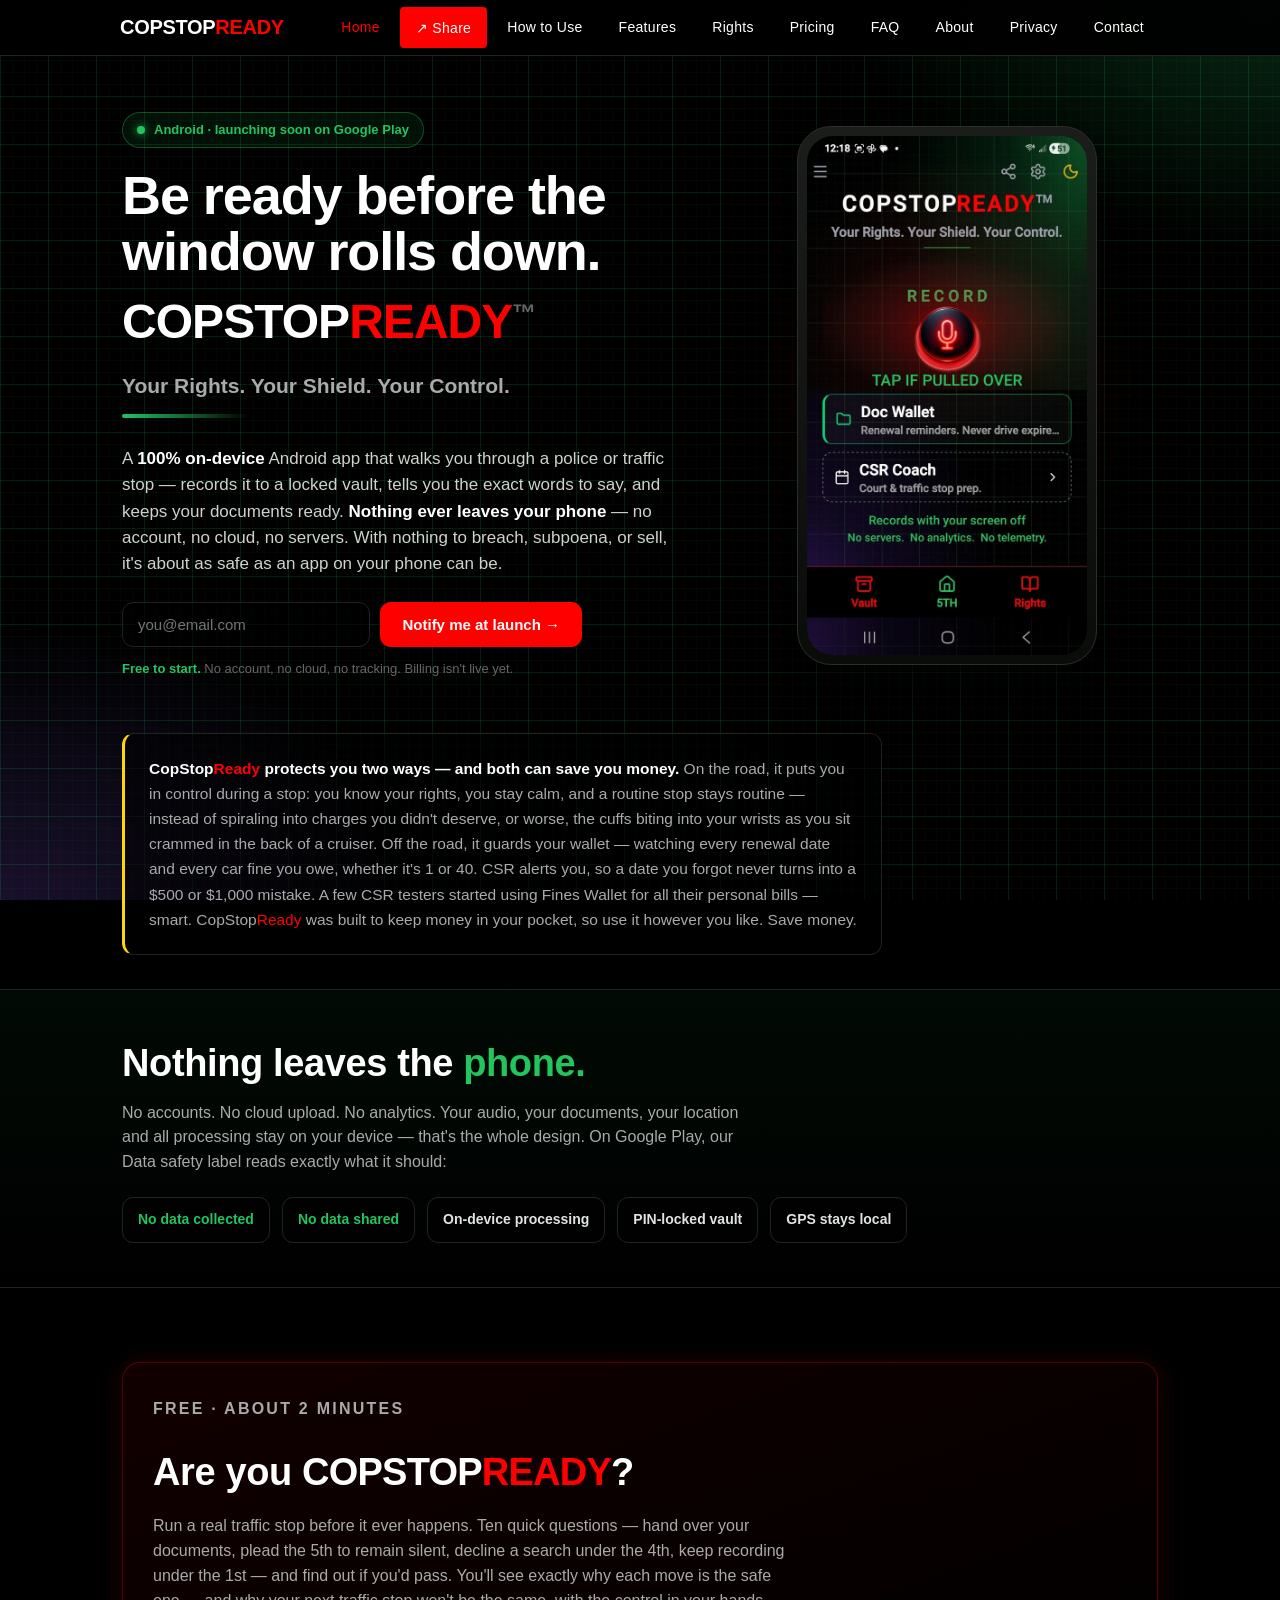
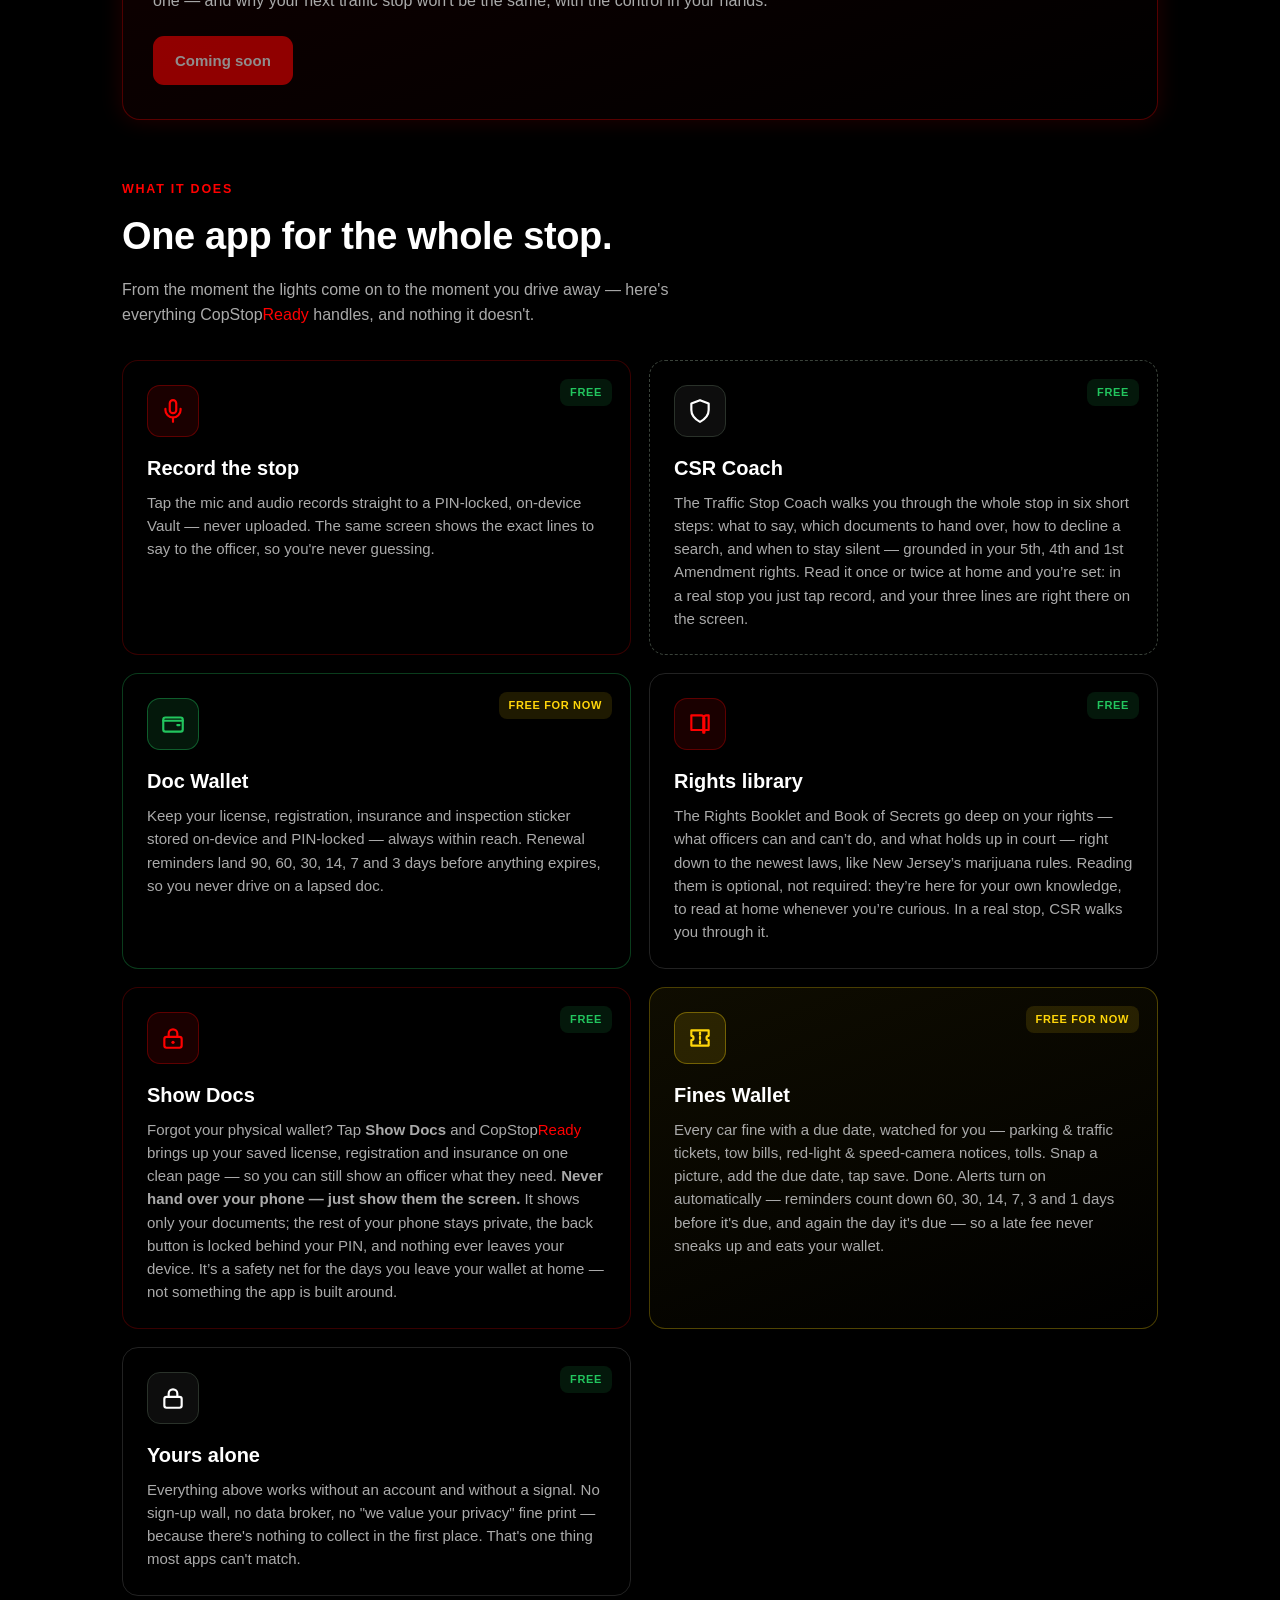
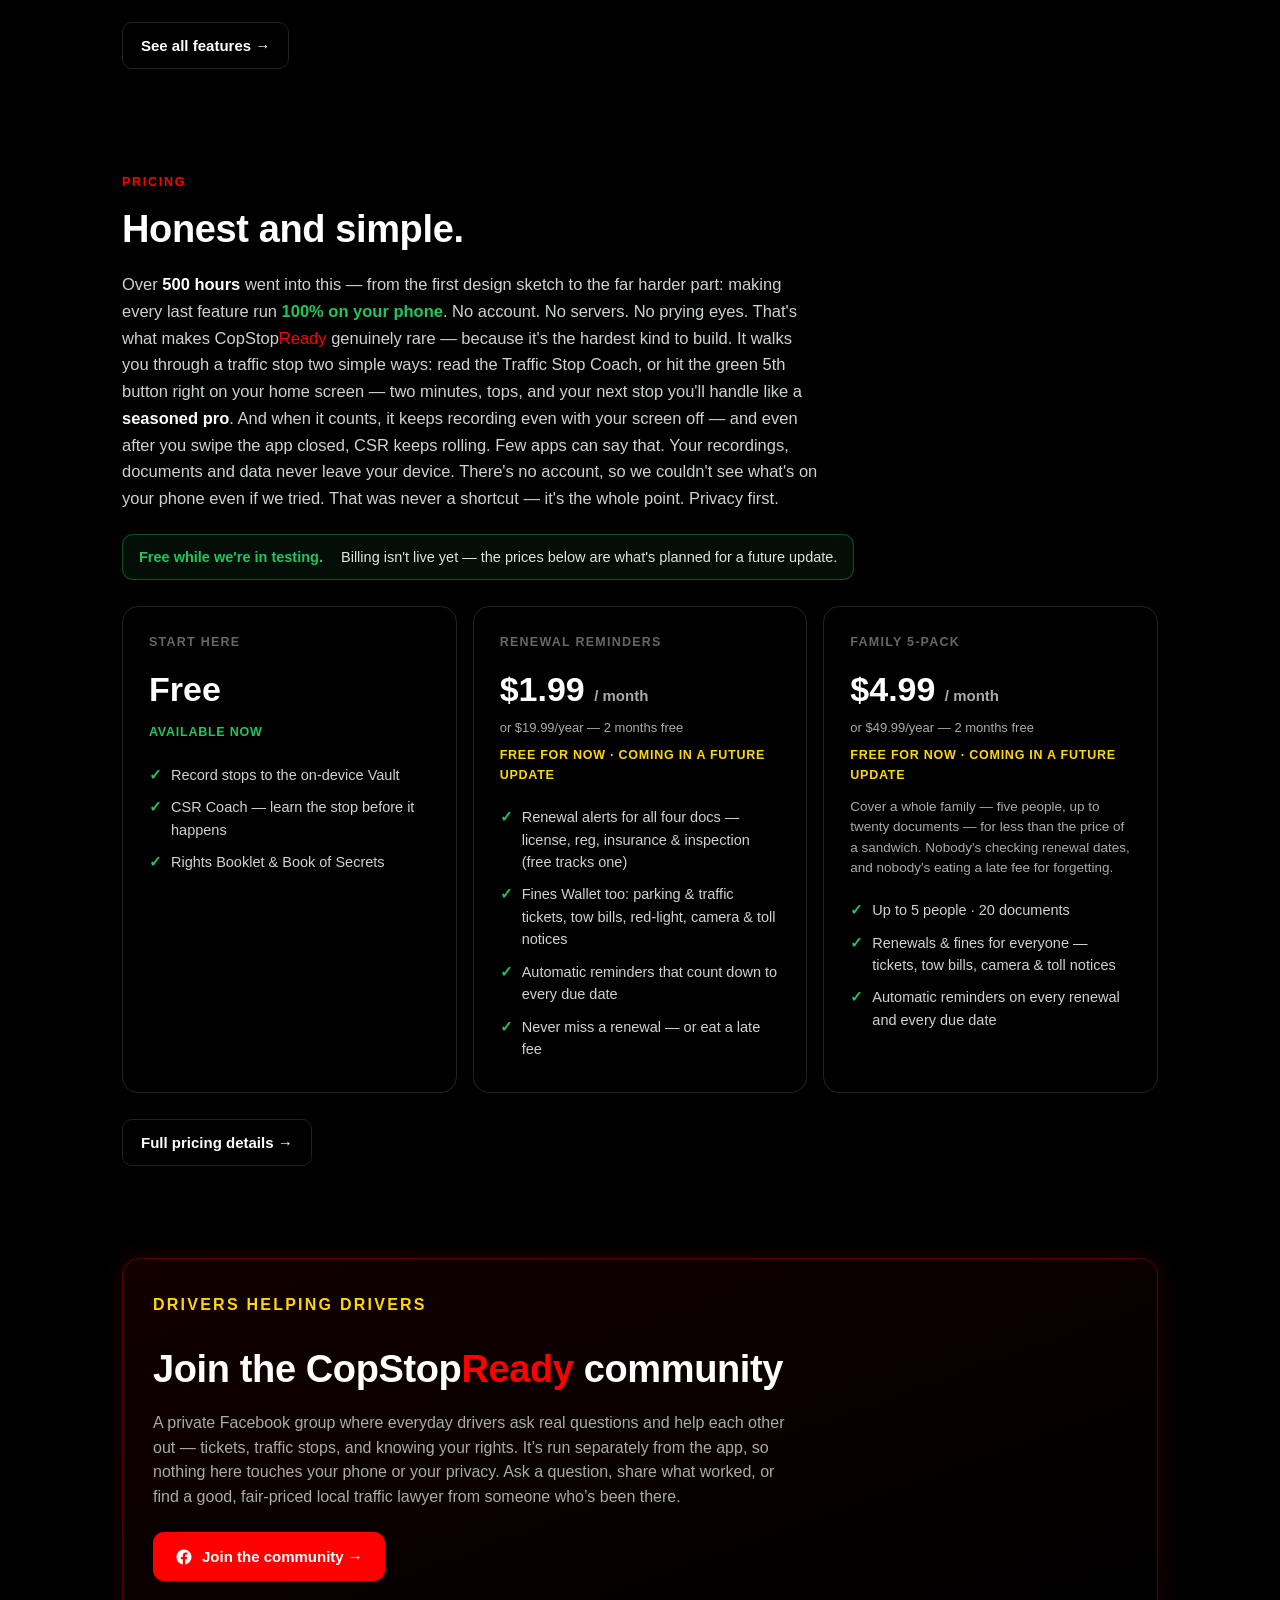
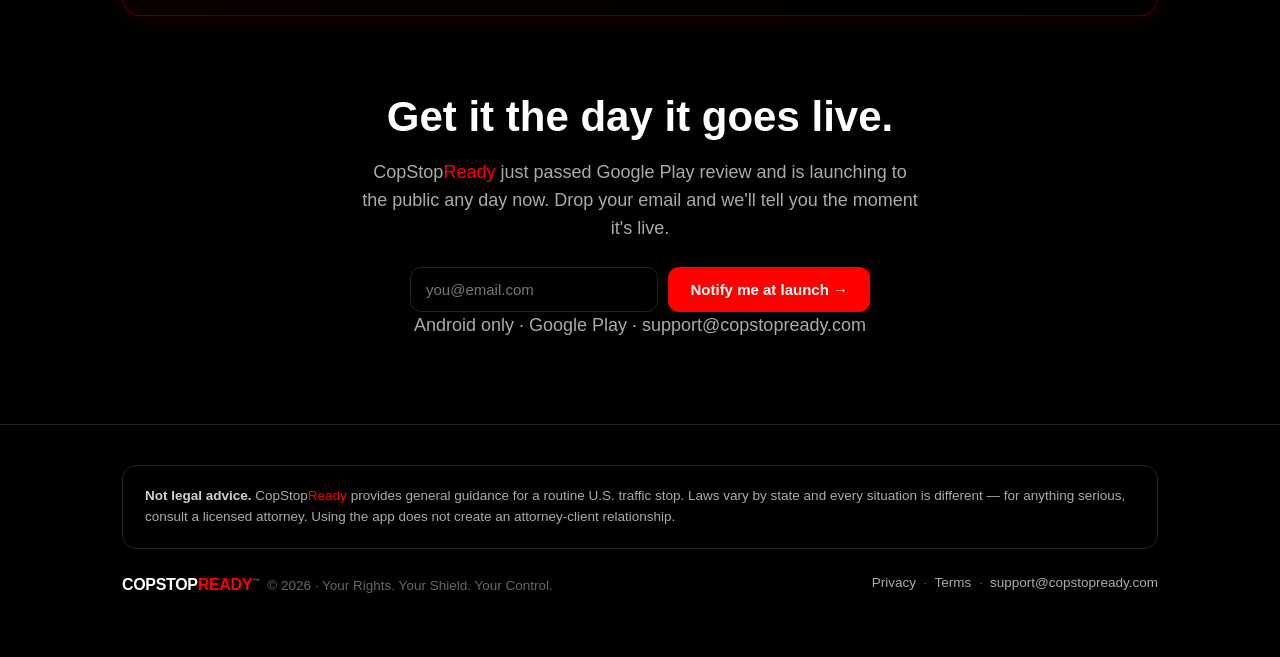
==== index.html @ 3f1f944c "Home: rework 500-hours paragraph - two ways, screen-off and records-after-swipe-closed" ====
<!DOCTYPE html>
<html lang="en">
<head>
  <meta charset="UTF-8">
  <meta name="viewport" content="width=device-width, initial-scale=1.0">
  <meta name="description" content="CopStopReady is a 100% on-device Android app that walks you through a police or traffic stop — records it to a locked vault, tells you exactly what to say, and keeps your documents ready. Nothing leaves your phone.">
  <title>CopStopReady — Your Rights. Your Shield. Your Control.</title>
  <link rel="stylesheet" href="/nav.css">
  <script src="/nav.js" defer></script>
  <style>
    * { box-sizing: border-box; margin: 0; padding: 0; }
    html, body {
      color: var(--csr-fg);
      font-family: -apple-system, BlinkMacSystemFont, "Segoe UI", Roboto, "Helvetica Neue", Arial, sans-serif;
      -webkit-font-smoothing: antialiased;
      line-height: 1.55;
    }
    a { color: inherit; text-decoration: none; }
    .wrap { max-width: var(--csr-max-width); margin: 0 auto; padding: 0 22px; }

    /* red glow layer over the shared green grid */
    .glowfield {
      position: fixed; inset: 0; z-index: -1; pointer-events: none;
      background:
        radial-gradient(60% 40% at 50% -5%, rgba(255,0,0,.20), transparent 60%),
        radial-gradient(50% 40% at 100% 0%, rgba(34,197,94,.10), transparent 60%),
        radial-gradient(55% 45% at 0% 12%, rgba(34,197,94,.06), transparent 60%);
    }

    .mark { font-weight: 900; letter-spacing: -.02em; }
    .mark .c { color: #fff; }
    .mark .r { color: var(--csr-accent); }
    .mark .tm { color: var(--csr-fg-mute); font-weight: 700; font-size: .5em; vertical-align: super; }

    .btn {
      display: inline-flex; align-items: center; gap: 9px; font-weight: 800;
      border-radius: 11px; padding: 13px 22px; cursor: pointer; border: 0; font-size: 15px;
      transition: transform .12s ease, box-shadow .12s ease;
    }
    .btn-red { background: var(--csr-accent); color: #fff; }
    .btn-red:hover { transform: translateY(-1px); box-shadow: 0 10px 30px rgba(255,0,0,.35); }

    /* HERO */
    .hero { padding: 40px 0 20px; }
    .hero-grid { display: grid; grid-template-columns: 1.15fr .85fr; gap: 42px; align-items: center; }
    .badge {
      display: inline-flex; align-items: center; gap: 9px;
      border: 1px solid rgba(34,197,94,.35); background: rgba(34,197,94,.08); color: #22c55e;
      border-radius: 999px; padding: 7px 14px; font-size: 13px; font-weight: 700;
    }
    .badge .dot { width: 8px; height: 8px; border-radius: 50%; background: #22c55e; box-shadow: 0 0 10px #22c55e; }
    h1 { font-size: clamp(32px,5vw,54px); line-height: 1.03; margin: 20px 0 6px; font-weight: 900; letter-spacing: -.02em; }
    .brandline { font-size: clamp(28px,4.2vw,48px); margin: 2px 0 10px; }
    .tagline { font-size: clamp(16px,2.2vw,21px); color: var(--csr-fg-dim); font-weight: 700; margin: 0; }
    .ul { display: inline-block; height: 4px; width: 128px; border-radius: 3px;
      background: linear-gradient(90deg,#22c55e,rgba(34,197,94,0)); margin: 12px 0 20px; }
    .lede { font-size: 17px; color: #cdd3cd; max-width: 560px; margin: 0 0 24px; }
    .lede b { color: #fff; }
    .form { display: flex; gap: 10px; max-width: 460px; flex-wrap: wrap; }
    .form input {
      flex: 1; min-width: 210px; background: rgba(0,0,0,.55); border: 1px solid var(--csr-border);
      color: #fff; border-radius: 11px; padding: 13px 15px; font-size: 15px; outline: none;
    }
    .form input:focus { border-color: #22c55e; }
    .subnote { color: var(--csr-fg-mute); font-size: 13px; margin: 12px 0 0; }
    .subnote .free { color: #22c55e; font-weight: 700; }
    .ok { color: #22c55e; font-weight: 700; font-size: 14px; margin: 12px 0 0; display: none; }

    .phone-stage { position: relative; display: flex; justify-content: center; }
    .glow { position: absolute; width: 80%; height: 80%; top: 8%; left: 10%;
      background: radial-gradient(circle, rgba(255,0,0,.35), transparent 62%); filter: blur(30px); z-index: 0; }
    .phone { position: relative; z-index: 1; width: min(300px,80vw); border-radius: 34px; padding: 9px;
      background: linear-gradient(#1a1d1a,#0a0c0a); border: 1px solid #2a2f2a; box-shadow: 0 30px 70px rgba(0,0,0,.65); }
    .phone img { width: 100%; height: auto; display: block; border-radius: 26px; }
    @media (max-width: 900px) { .hero-grid { grid-template-columns: 1fr; gap: 26px; } .phone-stage { order: -1; } }

    /* PRIVACY BAND */
    .band { margin: 34px 0; border-top: 1px solid var(--csr-border); border-bottom: 1px solid var(--csr-border);
      background: linear-gradient(180deg, rgba(34,197,94,.05), transparent); padding: 44px 0; }
    .band h2 { font-size: clamp(25px,3.6vw,38px); margin: 0 0 8px; font-weight: 900; letter-spacing: -.01em; }
    .band h2 .g { color: #22c55e; }
    .band p { color: var(--csr-fg-dim); max-width: 640px; margin: 0 0 22px; font-size: 16px; }
    .chips { display: flex; flex-wrap: wrap; gap: 12px; }
    .chip { border: 1px solid var(--csr-border); background: rgba(0,0,0,.5); border-radius: 11px; padding: 11px 15px;
      font-size: 14px; font-weight: 600; color: #dfe4df; }
    .chip b { color: #22c55e; }

    /* QUIZ CALLOUT */
    .quizcta { background: linear-gradient(160deg, rgba(255,0,0,.07), rgba(0,0,0,.5)); border: 1px solid rgba(255,0,0,.3); border-radius: 18px; padding: 34px 30px; box-shadow: 0 0 22px rgba(255,0,0,.14); }
    .quizcta h2 { font-size: clamp(24px,3.4vw,36px); font-weight: 900; margin: 0 0 12px; letter-spacing: -.01em; }
    .quizcta p { color: var(--csr-fg-dim); max-width: 640px; margin: 0 0 22px; font-size: 16px; }
    .quizcta .btn { text-decoration: none; }

    /* SECTIONS */
    .sec { padding: 52px 0; }
    .kicker { color: var(--csr-accent); font-weight: 800; letter-spacing: .14em; text-transform: uppercase; font-size: 12.5px; margin: 0 0 8px; }
    .sec h2 { font-size: clamp(25px,3.6vw,38px); margin: 0 0 12px; font-weight: 900; letter-spacing: -.01em; }
    .sec .sub { color: var(--csr-fg-dim); max-width: 600px; margin: 0 0 32px; font-size: 16px; }

    .features { display: grid; grid-template-columns: repeat(2,1fr); gap: 18px; }
    @media (max-width: 820px) { .features { grid-template-columns: 1fr; } }
    .card { background: rgba(0,0,0,.5); border: 1px solid var(--csr-border); border-radius: 16px; padding: 24px; position: relative; overflow: hidden; }
    .card .ico { width: 52px; height: 52px; border-radius: 13px; display: flex; align-items: center; justify-content: center; margin-bottom: 16px; }
    .card h3 { margin: 0 0 7px; font-size: 20px; font-weight: 800; }
    .card p { margin: 0; color: var(--csr-fg-dim); font-size: 15px; }
    .card .tag { position: absolute; top: 18px; right: 18px; font-size: 11px; font-weight: 800; letter-spacing: .06em;
      padding: 5px 10px; border-radius: 8px; text-transform: uppercase; }
    .tag-free { background: rgba(34,197,94,.12); color: #22c55e; }
    .tag-soon { background: rgba(255,214,10,.12); color: #ffd60a; }
    .f-red .ico { background: rgba(255,0,0,.10); border: 1px solid rgba(255,0,0,.30); color: var(--csr-accent); }
    .f-red { border-color: rgba(255,0,0,.22); }
    .f-gold .ico { background: rgba(255,214,10,.12); border: 1px solid rgba(255,214,10,.35); color: #ffd60a; }
    .f-gold { background: linear-gradient(160deg, rgba(255,214,10,.06), rgba(0,0,0,.5)); border-color: rgba(255,214,10,.28); }
    .f-green .ico { background: rgba(34,197,94,.12); border: 1px solid rgba(34,197,94,.4); color: #22c55e; }
    .f-green { border-color: rgba(34,197,94,.3); }
    .f-coach { border: 1px dashed #3a423a; }
    .f-coach .ico { background: rgba(255,255,255,.05); border: 1px solid #2a322a; color: #fff; }
    .f-rights .ico { background: rgba(255,0,0,.10); border: 1px solid rgba(255,0,0,.30); color: var(--csr-accent); }
    .worth { color: #ffd60a; font-weight: 800; }
    .more { display: inline-flex; align-items: center; gap: 8px; margin-top: 26px; color: #fff; font-weight: 700; font-size: 15px;
      border: 1px solid var(--csr-border); border-radius: 10px; padding: 11px 18px; }
    .more:hover { border-color: var(--csr-accent); color: var(--csr-accent); }

    /* SHOTS */
    .shots { display: grid; grid-template-columns: repeat(4,1fr); gap: 18px; align-items: start; }
    @media (max-width: 900px) { .shots { grid-template-columns: 1fr 1fr; max-width: 620px; margin: 0 auto; } }
    @media (max-width: 520px) { .shots { grid-template-columns: 1fr; max-width: 320px; } }
    .shot { background: linear-gradient(#141714,#0a0c0a); border: 1px solid #232a23; border-radius: 22px; padding: 8px; }
    .shot img { width: 100%; height: auto; display: block; border-radius: 16px; }
    .shot span { display: block; text-align: center; color: var(--csr-fg-dim); font-size: 13.5px; font-weight: 600; padding: 12px 6px 6px; }

    /* PRICING TEASER */
    .pricelead { color: #cdd3cd; max-width: 700px; font-size: 16.5px; line-height: 1.62; margin: 0 0 22px; }
    .pricelead b { color: #fff; }
    .pricelead .g { color: #22c55e; font-weight: 700; }
    .pricebar { display: inline-flex; align-items: center; gap: 10px; border: 1px solid rgba(34,197,94,.35);
      background: rgba(34,197,94,.07); border-radius: 11px; padding: 11px 16px; color: #dfe4df; font-size: 14.5px; margin-bottom: 26px; }
    .pricebar b { color: #22c55e; }
    .plans { display: grid; grid-template-columns: repeat(3,1fr); gap: 16px; }
    .plan-lead { color: var(--csr-fg-dim); font-size: 13.5px; line-height: 1.5; margin: 12px 0 0; }
    @media (max-width: 980px) { .plans { grid-template-columns: repeat(2,1fr); } }
    @media (max-width: 560px) { .plans { grid-template-columns: 1fr; } }
    .plan { background: rgba(0,0,0,.5); border: 1px solid var(--csr-border); border-radius: 16px; padding: 26px; }
    .plan.hi { border-color: rgba(255,214,10,.4); background: linear-gradient(170deg, rgba(255,214,10,.06), rgba(0,0,0,.5)); }
    .plan .pt { font-size: 12.5px; font-weight: 800; letter-spacing: .1em; text-transform: uppercase; color: var(--csr-fg-mute); margin: 0 0 10px; }
    .plan .price { font-size: 34px; font-weight: 900; margin: 0; }
    .plan .price small { font-size: 15px; color: var(--csr-fg-dim); font-weight: 600; }
    .plan .free-now { font-size: 12.5px; font-weight: 800; color: #ffd60a; text-transform: uppercase; letter-spacing: .06em; margin: 8px 0 0; }
    .plan .free-now.g { color: #22c55e; }
    .plan ul { list-style: none; padding: 0; margin: 16px 0 0; }
    .plan li { color: #cdd3cd; font-size: 14.5px; padding: 5px 0 5px 22px; position: relative; }
    .plan li::before { content: "✓"; color: #22c55e; position: absolute; left: 0; font-weight: 700; }

    /* FINAL CTA */
    .final { text-align: center; padding: 60px 0; }
    .final h2 { font-size: clamp(27px,4vw,42px); font-weight: 900; margin: 0 0 10px; }
    .final p { color: var(--csr-fg-dim); font-size: 18px; margin: 0 auto 24px; max-width: 560px; }
    .final .form { margin: 0 auto; justify-content: center; }

    /* FOOTER */
    footer { border-top: 1px solid var(--csr-border); padding: 40px 0 60px; }
    .disc { background: rgba(0,0,0,.5); border: 1px solid var(--csr-border); border-radius: 14px; padding: 20px 22px;
      color: var(--csr-fg-dim); font-size: 13.5px; margin-bottom: 24px; }
    .disc b { color: #cdd3cd; }
    .foot { display: flex; justify-content: space-between; gap: 16px; flex-wrap: wrap; color: var(--csr-fg-mute); font-size: 13.5px; }
    .foot a { color: var(--csr-fg-dim); }
    .foot a:hover { color: #fff; }

    @media (min-width: 768px) { .hero { padding: 56px 0 24px; } }
  </style>
  <link rel="icon" type="image/png" href="/favicon.png">
  <link rel="apple-touch-icon" href="/apple-touch-icon.png">
  <meta property="og:type" content="website">
  <meta property="og:site_name" content="CopStopReady">
  <meta property="og:title" content="CopStopReady — Your Rights. Your Shield. Your Control.">
  <meta property="og:description" content="CopStopReady is a 100% on-device Android app that walks you through a police or traffic stop — records it to a locked vault, tells you exactly what to say, and keeps your documents ready. Nothing leaves your phone.">
  <meta property="og:url" content="https://copstopready.com/">
  <meta property="og:image" content="https://copstopready.com/img/og.jpg">
  <meta property="og:image:width" content="1200">
  <meta property="og:image:height" content="630">
  <meta name="twitter:card" content="summary_large_image">
  <meta name="twitter:title" content="CopStopReady — Your Rights. Your Shield. Your Control.">
  <meta name="twitter:description" content="CopStopReady is a 100% on-device Android app that walks you through a police or traffic stop — records it to a locked vault, tells you exactly what to say, and keeps your documents ready. Nothing leaves your phone.">
  <meta name="twitter:image" content="https://copstopready.com/img/og.jpg">
</head>
<body>
  <div class="glowfield"></div>
  <nav id="csr-nav"></nav>

  <!-- HERO -->
  <section class="hero">
    <div class="wrap hero-grid">
      <div>
        <span class="badge"><span class="dot"></span>Android &middot; launching soon on Google Play</span>
        <h1>Be ready before the window rolls down.</h1>
        <div class="brandline mark"><span class="c">COPSTOP</span><span class="r">READY</span><span class="tm">&trade;</span></div>
        <p class="tagline">Your Rights. Your Shield. Your Control.</p>
        <span class="ul"></span>
        <p class="lede">A <b>100% on-device</b> Android app that walks you through a police or traffic stop &mdash; records it to a locked vault, tells you the exact words to say, and keeps your documents ready. <b>Nothing ever leaves your phone</b> &mdash; no account, no cloud, no servers. With nothing to breach, subpoena, or sell, it's about as safe as an app on your phone can be.</p>
        <form class="form" onsubmit="return csrJoin(event,this)">
          <input type="email" name="email" placeholder="you@email.com" required aria-label="Email address">
          <button class="btn btn-red" type="submit">Notify me at launch &rarr;</button>
        </form>
        <p class="ok" data-ok>Thanks &mdash; your email app should open so you can send it. We'll add you to the launch list.</p>
        <p class="subnote"><span class="free">Free to start.</span> No account, no cloud, no tracking. Billing isn't live yet.</p>
      </div>
      <div class="phone-stage">
        <div class="glow"></div>
        <div class="phone"><img src="/img/home.jpg" alt="CopStopReady home screen" width="620" height="1151"></div>
      </div>
    </div>
  </section>

  <!-- TWO WAYS -->
  <section class="sec" style="padding:30px 0 0">
    <div class="wrap">
      <div style="background:rgba(0,0,0,.55);border:1px solid var(--csr-border);border-left:3px solid #ffd60a;border-radius:12px;padding:22px 24px;max-width:760px;">
        <p style="color:var(--csr-fg-dim);font-size:15.5px;line-height:1.62;margin:0;"><strong style="color:#fff;">CopStop<span style="color:var(--csr-accent)">Ready</span> protects you two ways &mdash; and both can save you money.</strong> On the road, it puts you in control during a stop: you know your rights, you stay calm, and a routine stop stays routine &mdash; instead of spiraling into charges you didn't deserve, or worse, the cuffs biting into your wrists as you sit crammed in the back of a cruiser. Off the road, it guards your wallet &mdash; watching every renewal date and every car fine you owe, whether it's 1 or 40. CSR alerts you, so a date you forgot never turns into a $500 or $1,000 mistake. A few CSR testers started using Fines Wallet for all their personal bills &mdash; smart. CopStop<span style="color:var(--csr-accent)">Ready</span> was built to keep money in your pocket, so use it however you like. Save money.</p>
      </div>
    </div>
  </section>

  <!-- PRIVACY BAND -->
  <section class="band">
    <div class="wrap">
      <h2>Nothing leaves the <span class="g">phone.</span></h2>
      <p>No accounts. No cloud upload. No analytics. Your audio, your documents, your location and all processing stay on your device &mdash; that's the whole design. On Google Play, our Data safety label reads exactly what it should:</p>
      <div class="chips">
        <div class="chip"><b>No data collected</b></div>
        <div class="chip"><b>No data shared</b></div>
        <div class="chip">On-device processing</div>
        <div class="chip">PIN-locked vault</div>
        <div class="chip">GPS stays local</div>
      </div>
    </div>
  </section>

  <!-- QUIZ CALLOUT -->
  <section class="sec" style="padding:40px 0 8px">
    <div class="wrap">
      <div class="quizcta">
        <p class="kicker">Free &middot; about 2 minutes</p>
        <h2>Are you <span class="mark"><span class="c">COPSTOP</span><span class="r">READY</span></span>?</h2>
        <p>Run a real traffic stop before it ever happens. Ten quick questions &mdash; hand over your documents, plead the 5th to remain silent, decline a search under the 4th, keep recording under the 1st &mdash; and find out if you'd pass. You'll see exactly why each move is the safe one &mdash; and why your next traffic stop won't be the same, with the control in your hands.</p>
        <!-- QUIZ-DISABLED: to re-enable, delete the span below and uncomment the link -->
        <!-- <a class="btn btn-red" href="/quiz/">Take the test &rarr;</a> -->
        <span class="btn btn-red" style="opacity:.55;cursor:not-allowed" aria-disabled="true">Coming soon</span>
      </div>
    </div>
  </section>

  <!-- FEATURES -->
  <section class="sec">
    <div class="wrap">
      <p class="kicker">What it does</p>
      <h2>One app for the whole stop.</h2>
      <p class="sub">From the moment the lights come on to the moment you drive away &mdash; here's everything CopStop<span style="color:var(--csr-accent)">Ready</span> handles, and nothing it doesn't.</p>
      <div class="features">

        <div class="card f-red">
          <span class="tag tag-free">Free</span>
          <div class="ico"><svg width="26" height="26" viewBox="0 0 24 24" fill="none" stroke="currentColor" stroke-width="2" stroke-linecap="round" stroke-linejoin="round"><path d="M12 2a3 3 0 0 0-3 3v6a3 3 0 0 0 6 0V5a3 3 0 0 0-3-3z"/><path d="M19 10v1a7 7 0 0 1-14 0v-1"/><line x1="12" y1="18" x2="12" y2="22"/></svg></div>
          <h3>Record the stop</h3>
          <p>Tap the mic and audio records straight to a PIN-locked, on-device Vault &mdash; never uploaded. The same screen shows the exact lines to say to the officer, so you're never guessing.</p>
        </div>

        <div class="card f-coach">
          <span class="tag tag-free">Free</span>
          <div class="ico"><svg width="26" height="26" viewBox="0 0 24 24" fill="none" stroke="currentColor" stroke-width="2" stroke-linecap="round" stroke-linejoin="round"><path d="M12 2l8 3v6c0 5-3.5 8.5-8 11-4.5-2.5-8-6-8-11V5l8-3z"/></svg></div>
          <h3>CSR Coach</h3>
          <p>The Traffic Stop Coach walks you through the whole stop in six short steps: what to say, which documents to hand over, how to decline a search, and when to stay silent &mdash; grounded in your 5th, 4th and 1st Amendment rights. Read it once or twice at home and you&rsquo;re set: in a real stop you just tap record, and your three lines are right there on the screen.</p>
        </div>

        <div class="card f-green">
          <span class="tag tag-soon">Free for now</span>
          <div class="ico"><svg width="26" height="26" viewBox="0 0 24 24" fill="none" stroke="currentColor" stroke-width="2" stroke-linecap="round" stroke-linejoin="round"><rect x="3" y="6" width="18" height="13" rx="2"/><path d="M3 9h18"/><path d="M16 13h2"/></svg></div>
          <h3>Doc Wallet</h3>
          <p>Keep your license, registration, insurance and inspection sticker stored on-device and PIN-locked &mdash; always within reach. Renewal reminders land 90, 60, 30, 14, 7 and 3 days before anything expires, so you never drive on a lapsed doc.</p>
        </div>

        <div class="card f-rights">
          <span class="tag tag-free">Free</span>
          <div class="ico"><svg width="26" height="26" viewBox="0 0 24 24" fill="none" stroke="currentColor" stroke-width="2" stroke-linecap="round" stroke-linejoin="round"><path d="M4 4h9a3 3 0 0 1 3 3v13a2.5 2.5 0 0 0-2.5-2.5H4z"/><path d="M20 4h-2a3 3 0 0 0-3 3v13a2.5 2.5 0 0 1 2.5-2.5H20z"/></svg></div>
          <h3>Rights library</h3>
          <p>The Rights Booklet and Book of Secrets go deep on your rights &mdash; what officers can and can&rsquo;t do, and what holds up in court &mdash; right down to the newest laws, like New Jersey&rsquo;s marijuana rules. Reading them is optional, not required: they&rsquo;re here for your own knowledge, to read at home whenever you&rsquo;re curious. In a real stop, CSR walks you through it.</p>
        </div>

        <div class="card f-red">
          <span class="tag tag-free">Free</span>
          <div class="ico"><svg width="26" height="26" viewBox="0 0 24 24" fill="none" stroke="currentColor" stroke-width="2" stroke-linecap="round" stroke-linejoin="round"><rect x="4" y="11" width="16" height="10" rx="2"/><path d="M8 11V8a4 4 0 0 1 8 0v3"/><circle cx="12" cy="16" r="1.5" fill="currentColor" stroke="none"/></svg></div>
          <h3>Show Docs</h3>
          <p>Forgot your physical wallet? Tap <strong>Show Docs</strong> and CopStop<span style="color:var(--csr-accent)">Ready</span> brings up your saved license, registration and insurance on one clean page &mdash; so you can still show an officer what they need. <strong>Never hand over your phone &mdash; just show them the screen.</strong> It shows only your documents; the rest of your phone stays private, the back button is locked behind your PIN, and nothing ever leaves your device. It&rsquo;s a safety net for the days you leave your wallet at home &mdash; not something the app is built around.</p>
        </div>

        <div class="card f-gold">
          <span class="tag tag-soon">Free for now</span>
          <div class="ico"><svg width="26" height="26" viewBox="0 0 24 24" fill="none" stroke="currentColor" stroke-width="2" stroke-linecap="round" stroke-linejoin="round"><path d="M4 5h16v5a2 2 0 0 0 0 4v5H4v-5a2 2 0 0 0 0-4z"/><line x1="12" y1="7" x2="12" y2="17" stroke-dasharray="2 2"/></svg></div>
          <h3>Fines Wallet</h3>
          <p>Every car fine with a due date, watched for you &mdash; parking &amp; traffic tickets, tow bills, red-light &amp; speed-camera notices, tolls. Snap a picture, add the due date, tap save. Done. Alerts turn on automatically &mdash; reminders count down 60, 30, 14, 7, 3 and 1 days before it's due, and again the day it's due &mdash; so a late fee never sneaks up and eats your wallet.</p>
        </div>

        <div class="card">
          <span class="tag tag-free">Free</span>
          <div class="ico" style="background:rgba(255,255,255,.05);border:1px solid #2a322a;color:#fff"><svg width="26" height="26" viewBox="0 0 24 24" fill="none" stroke="currentColor" stroke-width="2" stroke-linecap="round" stroke-linejoin="round"><rect x="4" y="11" width="16" height="10" rx="2"/><path d="M8 11V8a4 4 0 0 1 8 0v3"/></svg></div>
          <h3>Yours alone</h3>
          <p>Everything above works without an account and without a signal. No sign-up wall, no data broker, no "we value your privacy" fine print &mdash; because there's nothing to collect in the first place. That's one thing most apps can't match.</p>
        </div>

      </div>
      <a class="more" href="/features/">See all features &rarr;</a>
    </div>
  </section>

  <!-- PRICING TEASER -->
  <section class="sec">
    <div class="wrap">
      <p class="kicker">Pricing</p>
      <h2>Honest and simple.</h2>
      <p class="pricelead">Over <b>500 hours</b> went into this &mdash; from the first design sketch to the far harder part: making every last feature run <span class="g">100% on your phone</span>. No account. No servers. No prying eyes. That's what makes CopStop<span style="color:var(--csr-accent)">Ready</span> genuinely rare &mdash; because it's the hardest kind to build. It walks you through a traffic stop two simple ways: read the Traffic Stop Coach, or hit the green 5th button right on your home screen &mdash; two minutes, tops, and your next stop you'll handle like a <b>seasoned pro</b>. And when it counts, it keeps recording even with your screen off &mdash; and even after you swipe the app closed, CSR keeps rolling. Few apps can say that. Your recordings, documents and data never leave your device. There's no account, so we couldn't see what's on your phone even if we tried. That was never a shortcut &mdash; it's the whole point. Privacy first.</p>
      <div class="pricebar"><b>Free while we're in testing.</b>&nbsp; Billing isn't live yet &mdash; the prices below are what's planned for a future update.</div>
      <div class="plans">
        <div class="plan">
          <p class="pt">Start here</p>
          <p class="price">Free</p>
          <p class="free-now g">Available now</p>
          <ul>
            <li>Record stops to the on-device Vault</li>
            <li>CSR Coach &mdash; learn the stop before it happens</li>
            <li>Rights Booklet &amp; Book of Secrets</li>
          </ul>
        </div>
        <div class="plan">
          <p class="pt">Renewal Reminders</p>
          <p class="price">$1.99 <small>/ month</small></p>
          <p style="color:var(--csr-fg-dim);font-size:13px;margin:3px 0 0;">or $19.99/year &mdash; 2 months free</p>
          <p class="free-now">Free for now &middot; coming in a future update</p>
          <ul>
            <li>Renewal alerts for all four docs &mdash; license, reg, insurance &amp; inspection (free tracks one)</li>
            <li>Fines Wallet too: parking &amp; traffic tickets, tow bills, red-light, camera &amp; toll notices</li>
            <li>Automatic reminders that count down to every due date</li>
            <li>Never miss a renewal &mdash; or eat a late fee</li>
          </ul>
        </div>
        <div class="plan">
          <p class="pt">Family 5-Pack</p>
          <p class="price">$4.99 <small>/ month</small></p>
          <p style="color:var(--csr-fg-dim);font-size:13px;margin:3px 0 0;">or $49.99/year &mdash; 2 months free</p>
          <p class="free-now">Free for now &middot; coming in a future update</p>
          <p class="plan-lead">Cover a whole family &mdash; five people, up to twenty documents &mdash; for less than the price of a sandwich. Nobody's checking renewal dates, and nobody's eating a late fee for forgetting.</p>
          <ul>
            <li>Up to 5 people &middot; 20 documents</li>
            <li>Renewals &amp; fines for everyone &mdash; tickets, tow bills, camera &amp; toll notices</li>
            <li>Automatic reminders on every renewal and every due date</li>
          </ul>
        </div>
      </div>
      <a class="more" href="/pricing/">Full pricing details &rarr;</a>
    </div>
  </section>

  <!-- COMMUNITY -->
  <section class="sec" style="padding:40px 0 8px">
    <div class="wrap">
      <div class="quizcta">
        <p class="kicker" style="color:#ffd60a">Drivers helping drivers</p>
        <h2>Join the CopStop<span style="color:var(--csr-accent)">Ready</span> community</h2>
        <p>A private Facebook group where everyday drivers ask real questions and help each other out &mdash; tickets, traffic stops, and knowing your rights. It&rsquo;s run separately from the app, so nothing here touches your phone or your privacy. Ask a question, share what worked, or find a good, fair-priced local traffic lawyer from someone who&rsquo;s been there.</p>
        <a class="btn btn-red" href="https://www.facebook.com/groups/1964012004300071" target="_blank" rel="noopener">
          <svg width="18" height="18" viewBox="0 0 24 24" fill="currentColor" aria-hidden="true"><path d="M22 12.06C22 6.5 17.52 2 12 2S2 6.5 2 12.06c0 5 3.66 9.15 8.44 9.94v-7.03H7.9v-2.9h2.54V9.85c0-2.51 1.49-3.9 3.78-3.9 1.09 0 2.24.2 2.24.2v2.46h-1.26c-1.24 0-1.63.77-1.63 1.56v1.87h2.78l-.44 2.9h-2.34V22c4.78-.79 8.44-4.94 8.44-9.94z"/></svg>
          Join the community &rarr;
        </a>
      </div>
    </div>
  </section>

  <!-- FINAL CTA -->
  <section class="final">
    <div class="wrap">
      <h2>Get it the day it goes live.</h2>
      <p>CopStop<span style="color:var(--csr-accent)">Ready</span> just passed Google Play review and is launching to the public any day now. Drop your email and we'll tell you the moment it's live.</p>
      <form class="form" onsubmit="return csrJoin(event,this)">
        <input type="email" name="email" placeholder="you@email.com" required aria-label="Email address">
        <button class="btn btn-red" type="submit">Notify me at launch &rarr;</button>
      </form>
      <p class="ok" data-ok>Thanks &mdash; your email app should open so you can send it. We'll add you to the launch list.</p>
      <p class="subnote">Android only &middot; Google Play &middot; <a href="mailto:support@copstopready.com" style="color:var(--csr-fg-dim)">support@copstopready.com</a></p>
    </div>
  </section>

  <!-- FOOTER -->
  <footer>
    <div class="wrap">
      <div class="disc">
        <b>Not legal advice.</b> CopStop<span style="color:var(--csr-accent)">Ready</span> provides general guidance for a routine U.S. traffic stop. Laws vary by state and every situation is different &mdash; for anything serious, consult a licensed attorney. Using the app does not create an attorney-client relationship.
      </div>
      <div class="foot">
        <div><span class="mark" style="font-size:16px"><span class="c">COPSTOP</span><span class="r">READY</span><span class="tm">&trade;</span></span> &nbsp;&copy; 2026 &middot; Your Rights. Your Shield. Your Control.</div>
        <div>
          <a href="/privacy/">Privacy</a> &nbsp;&middot;&nbsp;
          <a href="/terms/">Terms</a> &nbsp;&middot;&nbsp;
          <a href="mailto:support@copstopready.com">support@copstopready.com</a>
        </div>
      </div>
    </div>
  </footer>

  <script>
    function csrJoin(e, form) {
      e.preventDefault();
      var email = (form.email.value || "").trim();
      if (!email) return false;
      var s = encodeURIComponent("CopStopReady launch list");
      var b = encodeURIComponent("Please add me to the launch list: " + email);
      window.location.href = "mailto:support@copstopready.com?subject=" + s + "&body=" + b;
      var ok = form.parentElement.querySelector("[data-ok]");
      if (ok) ok.style.display = "block";
      form.reset();
      return false;
    }
  </script>
</body>
</html>
---- nav.css ----
/* CopStopReady site nav + global tokens. BC-SITE-NAV-1. */
:root {
  --csr-bg: #000;
  --csr-bg-card: #0a0a0a;
  --csr-fg: #fff;
  --csr-fg-dim: #aaa;
  --csr-fg-mute: #666;
  --csr-accent: #FF0000;
  --csr-accent-hover: #FF3838;
  --csr-border: #222;
  --csr-nav-height: 56px;
  --csr-max-width: 1080px;
}

/* Reserve space at top of every page so content does not slide under fixed nav. */
body { padding-top: var(--csr-nav-height); }

#csr-nav {
  position: fixed;
  top: 0;
  left: 0;
  right: 0;
  height: var(--csr-nav-height);
  background: rgba(0, 0, 0, 0.92);
  backdrop-filter: blur(12px);
  -webkit-backdrop-filter: blur(12px);
  border-bottom: 1px solid var(--csr-border);
  z-index: 1000;
  display: flex;
  align-items: center;
}

.csr-nav-inner {
  width: 100%;
  max-width: var(--csr-max-width);
  margin: 0 auto;
  padding: 0 20px;
  display: flex;
  align-items: center;
  justify-content: space-between;
}

.csr-nav-brand {
  font-size: 18px;
  font-weight: 800;
  letter-spacing: -0.3px;
  text-decoration: none;
  white-space: nowrap;
}
.csr-nav-brand .copstop { color: var(--csr-fg); }
.csr-nav-brand .ready   { color: var(--csr-accent); }

/* Mobile: hamburger button right side. */
.csr-nav-toggle {
  background: none;
  border: 0;
  width: 44px;
  height: 44px;
  padding: 0;
  cursor: pointer;
  display: flex;
  flex-direction: column;
  justify-content: center;
  align-items: center;
  gap: 5px;
}
.csr-nav-toggle span {
  display: block;
  width: 22px;
  height: 2px;
  background: var(--csr-fg);
  transition: transform 0.2s ease, opacity 0.2s ease;
  border-radius: 1px;
}
.csr-nav-toggle[aria-expanded="true"] span:nth-child(1) { transform: translateY(7px) rotate(45deg); }
.csr-nav-toggle[aria-expanded="true"] span:nth-child(2) { opacity: 0; }
.csr-nav-toggle[aria-expanded="true"] span:nth-child(3) { transform: translateY(-7px) rotate(-45deg); }

/* Mobile menu: full-screen drawer. */
.csr-nav-menu {
  position: fixed;
  top: var(--csr-nav-height);
  left: 0;
  right: 0;
  bottom: 0;
  /* Explicit height: #csr-nav's backdrop-filter makes it the containing block
     for this fixed drawer, so bottom:0 alone collapses it. */
  height: calc(100vh - var(--csr-nav-height));
  height: calc(100dvh - var(--csr-nav-height));
  background: var(--csr-bg);
  display: flex;
  flex-direction: column;
  padding: 24px 20px 48px;
  gap: 4px;
  transform: translateX(100%);
  transition: transform 0.25s ease;
  overflow-y: auto;
}
.csr-nav-menu[data-open="true"] { transform: translateX(0); }

.csr-nav-link {
  display: block;
  padding: 16px 12px;
  color: var(--csr-fg);
  text-decoration: none;
  font-size: 18px;
  font-weight: 600;
  border-bottom: 1px solid var(--csr-border);
  letter-spacing: 0.2px;
}
.csr-nav-link:hover { color: var(--csr-accent); }
.csr-nav-link[aria-current="page"] { color: var(--csr-accent); }

/* Share button in the nav */
.csr-nav-share {
  background: var(--csr-accent);
  color: var(--csr-fg);
  border: 0;
  cursor: pointer;
  font-weight: 700;
  border-radius: 6px;
  font-family: inherit;
}
.csr-nav-share:hover { background: var(--csr-accent-hover); color: var(--csr-fg); }

/* Desktop nav: horizontal inline links. */
@media (min-width: 768px) {
  .csr-nav-toggle { display: none; }
  .csr-nav-menu {
    position: static;
    transform: none;
    height: auto;
    flex-direction: row;
    background: transparent;
    padding: 0;
    gap: 4px;
    overflow: visible;
  }
  .csr-nav-link {
    padding: 10px 16px;
    font-size: 14px;
    font-weight: 500;
    border-bottom: 0;
    border-radius: 4px;
    letter-spacing: 0.3px;
  }
  .csr-nav-link:hover { background: var(--csr-bg-card); }
  .csr-nav-brand { font-size: 20px; }
}

/* Prevent body scroll when mobile menu is open. */
body[data-nav-open="true"] { overflow: hidden; }

/* ============================================================ */
/* BC-SITE-GRID-BG-1: red grid background, mirrors the in-app   */
/* home-screen aesthetic. Pure CSS, no images.                  */
/* ============================================================ */
html {
  background-color: var(--csr-bg);
  background-image:
    /* gridMinor vertical (sub-squares). */
    linear-gradient(to right, rgba(34, 197, 94, 0.04) 1px, transparent 1px),
    /* gridMinor horizontal (sub-squares). */
    linear-gradient(to bottom, rgba(34, 197, 94, 0.04) 1px, transparent 1px),
    /* gridMajor vertical. */
    linear-gradient(to right, rgba(34, 197, 94, 0.12) 1px, transparent 1px),
    /* gridMajor horizontal. */
    linear-gradient(to bottom, rgba(34, 197, 94, 0.12) 1px, transparent 1px),
    /* glow: green top-right (mirrors in-app mic halo). */
    radial-gradient(55% 45% at 100% 0%, rgba(34, 197, 94, 0.20), transparent 62%),
    /* glow: purple bottom-left (mirrors in-app CSR Coach card). */
    radial-gradient(55% 50% at 0% 100%, rgba(139, 92, 246, 0.18), transparent 62%);
  background-size:
    9px 9px,
    9px 9px,
    36px 36px,
    36px 36px,
    100% 100%,
    100% 100%;
  background-attachment: fixed, fixed, fixed, fixed, fixed, fixed;
  background-position: 0 0, 0 0, 0 0, 0 0, 0 0, 0 0;
  background-repeat: repeat, repeat, repeat, repeat, no-repeat, no-repeat;
}

/* Body inherits transparent so html grid shows through. */
body {
  background: transparent;
}

/* BC-SITE-GLOW-1: shared glow replaces per-page red .glowfield. */
.glowfield { display: none !important; }

/* On small screens, denser grid feels right; keep 36px. */
@media (min-width: 768px) {
  html {
    background-size:
      12px 12px,
      12px 12px,
      48px 48px,
      48px 48px,
      100% 100%,
      100% 100%;
  }
}

/* Privacy page container has its own dark bg; lift it so the   */
/* grid shows through edges but content is still readable.      */
.container {
  background: rgba(0, 0, 0, 0.55);
}
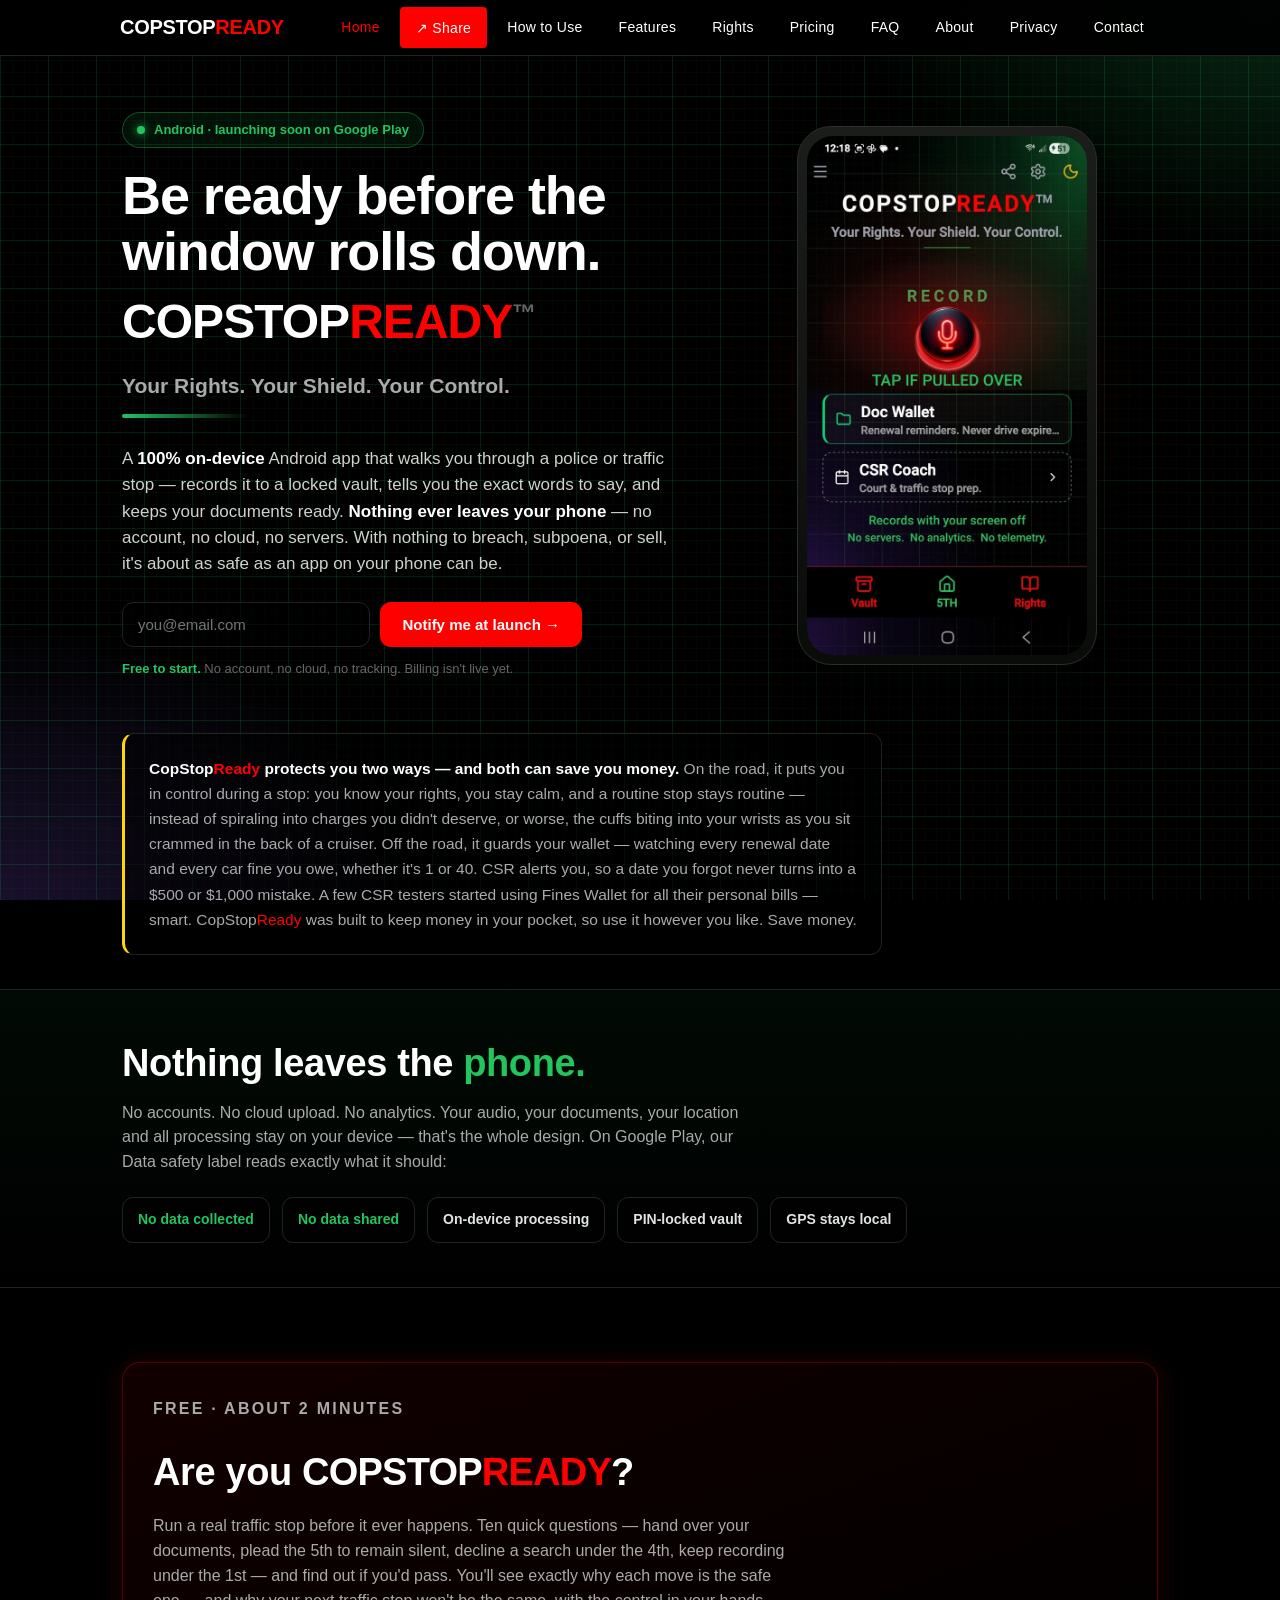
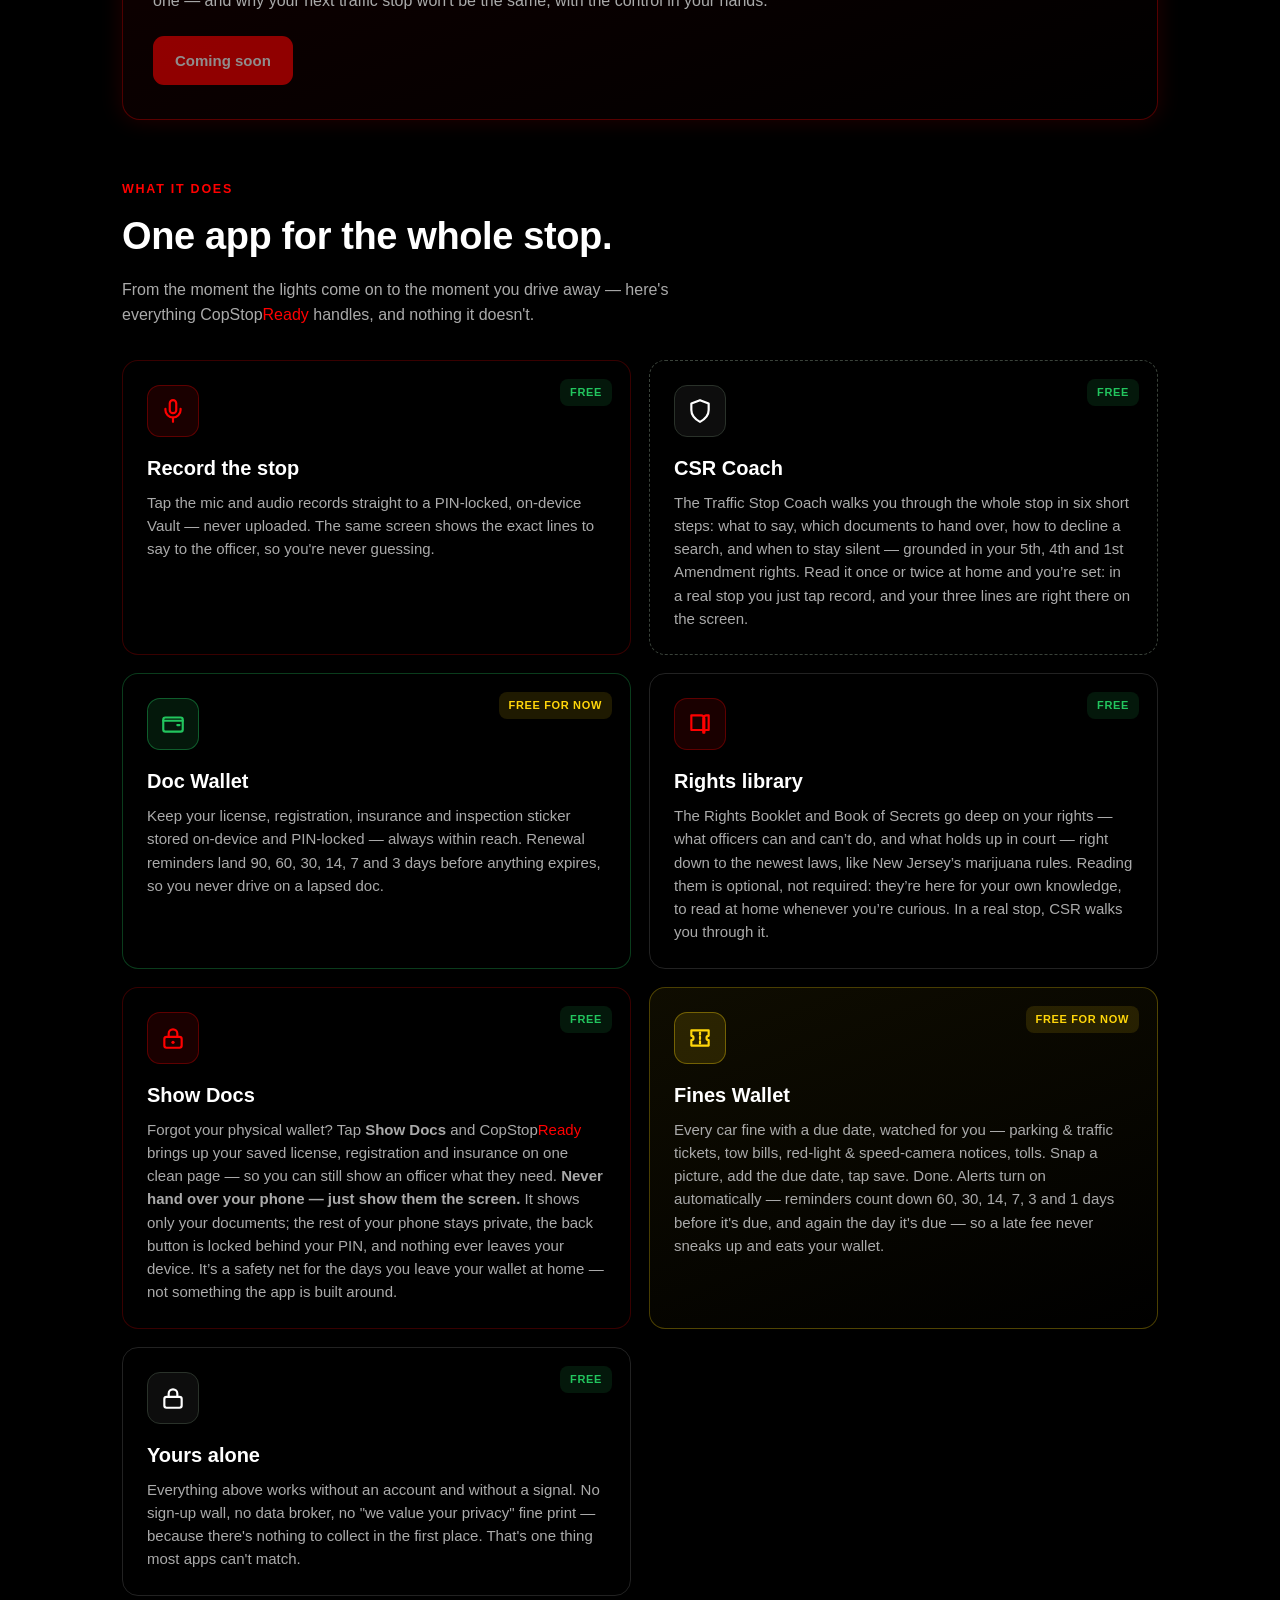
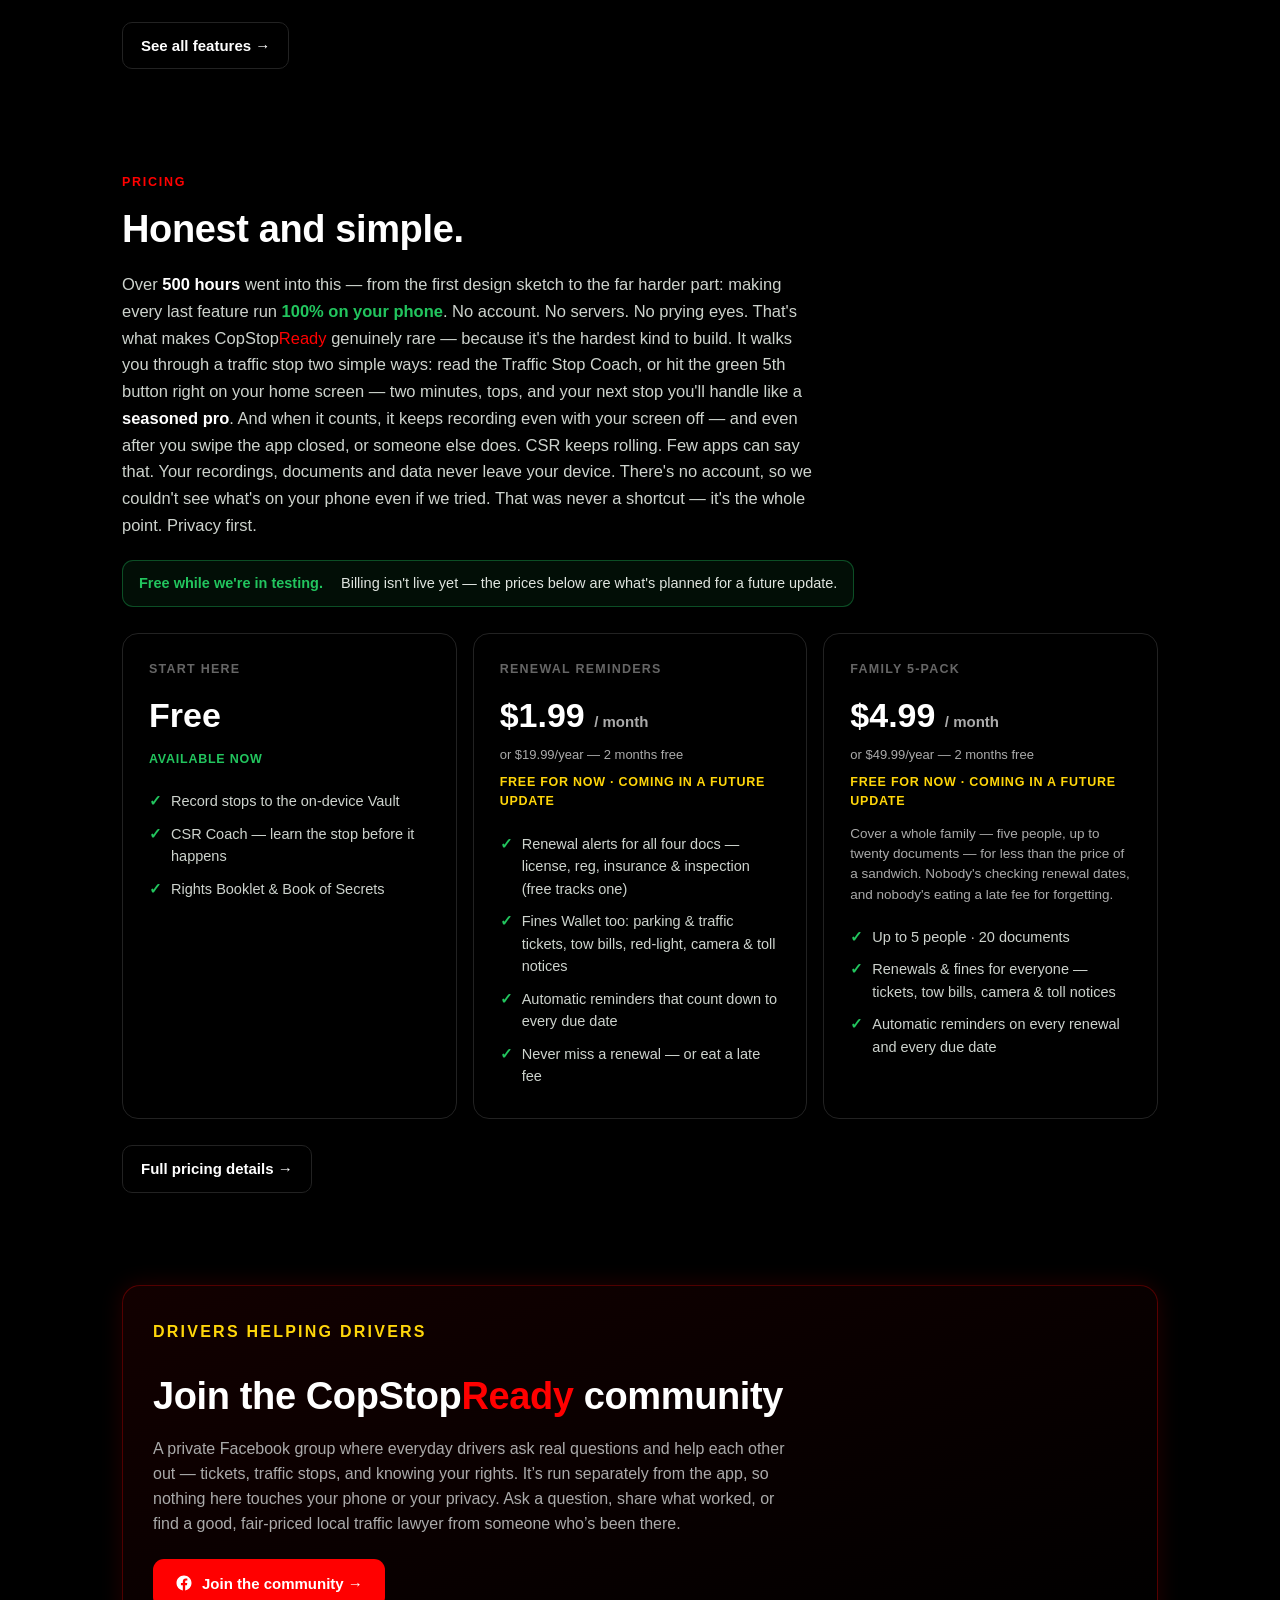
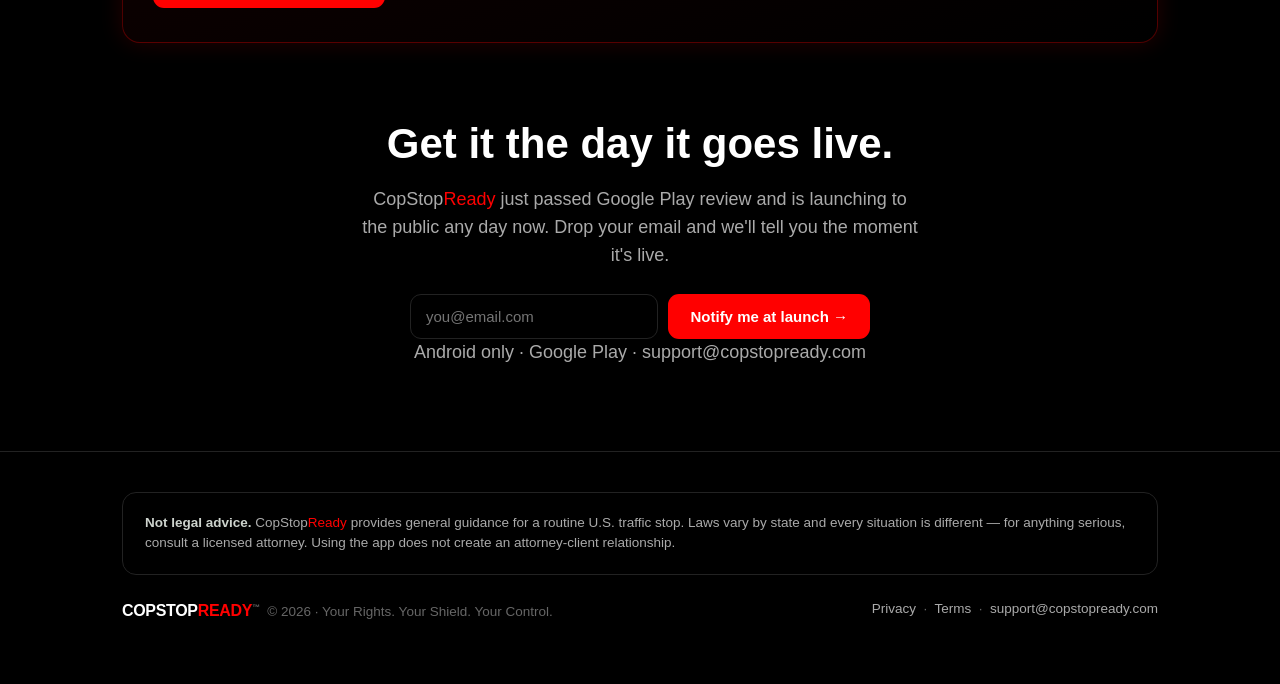
==== commit 4b7cf50c: "Home: recording keeps rolling even if someone else swipes app closed" ====
--- a/index.html
+++ b/index.html
@@ -316,7 +316,7 @@
     <div class="wrap">
       <p class="kicker">Pricing</p>
       <h2>Honest and simple.</h2>
-      <p class="pricelead">Over <b>500 hours</b> went into this &mdash; from the first design sketch to the far harder part: making every last feature run <span class="g">100% on your phone</span>. No account. No servers. No prying eyes. That's what makes CopStop<span style="color:var(--csr-accent)">Ready</span> genuinely rare &mdash; because it's the hardest kind to build. It walks you through a traffic stop two simple ways: read the Traffic Stop Coach, or hit the green 5th button right on your home screen &mdash; two minutes, tops, and your next stop you'll handle like a <b>seasoned pro</b>. And when it counts, it keeps recording even with your screen off &mdash; and even after you swipe the app closed, CSR keeps rolling. Few apps can say that. Your recordings, documents and data never leave your device. There's no account, so we couldn't see what's on your phone even if we tried. That was never a shortcut &mdash; it's the whole point. Privacy first.</p>
+      <p class="pricelead">Over <b>500 hours</b> went into this &mdash; from the first design sketch to the far harder part: making every last feature run <span class="g">100% on your phone</span>. No account. No servers. No prying eyes. That's what makes CopStop<span style="color:var(--csr-accent)">Ready</span> genuinely rare &mdash; because it's the hardest kind to build. It walks you through a traffic stop two simple ways: read the Traffic Stop Coach, or hit the green 5th button right on your home screen &mdash; two minutes, tops, and your next stop you'll handle like a <b>seasoned pro</b>. And when it counts, it keeps recording even with your screen off &mdash; and even after you swipe the app closed, or someone else does. CSR keeps rolling. Few apps can say that. Your recordings, documents and data never leave your device. There's no account, so we couldn't see what's on your phone even if we tried. That was never a shortcut &mdash; it's the whole point. Privacy first.</p>
       <div class="pricebar"><b>Free while we're in testing.</b>&nbsp; Billing isn't live yet &mdash; the prices below are what's planned for a future update.</div>
       <div class="plans">
         <div class="plan">
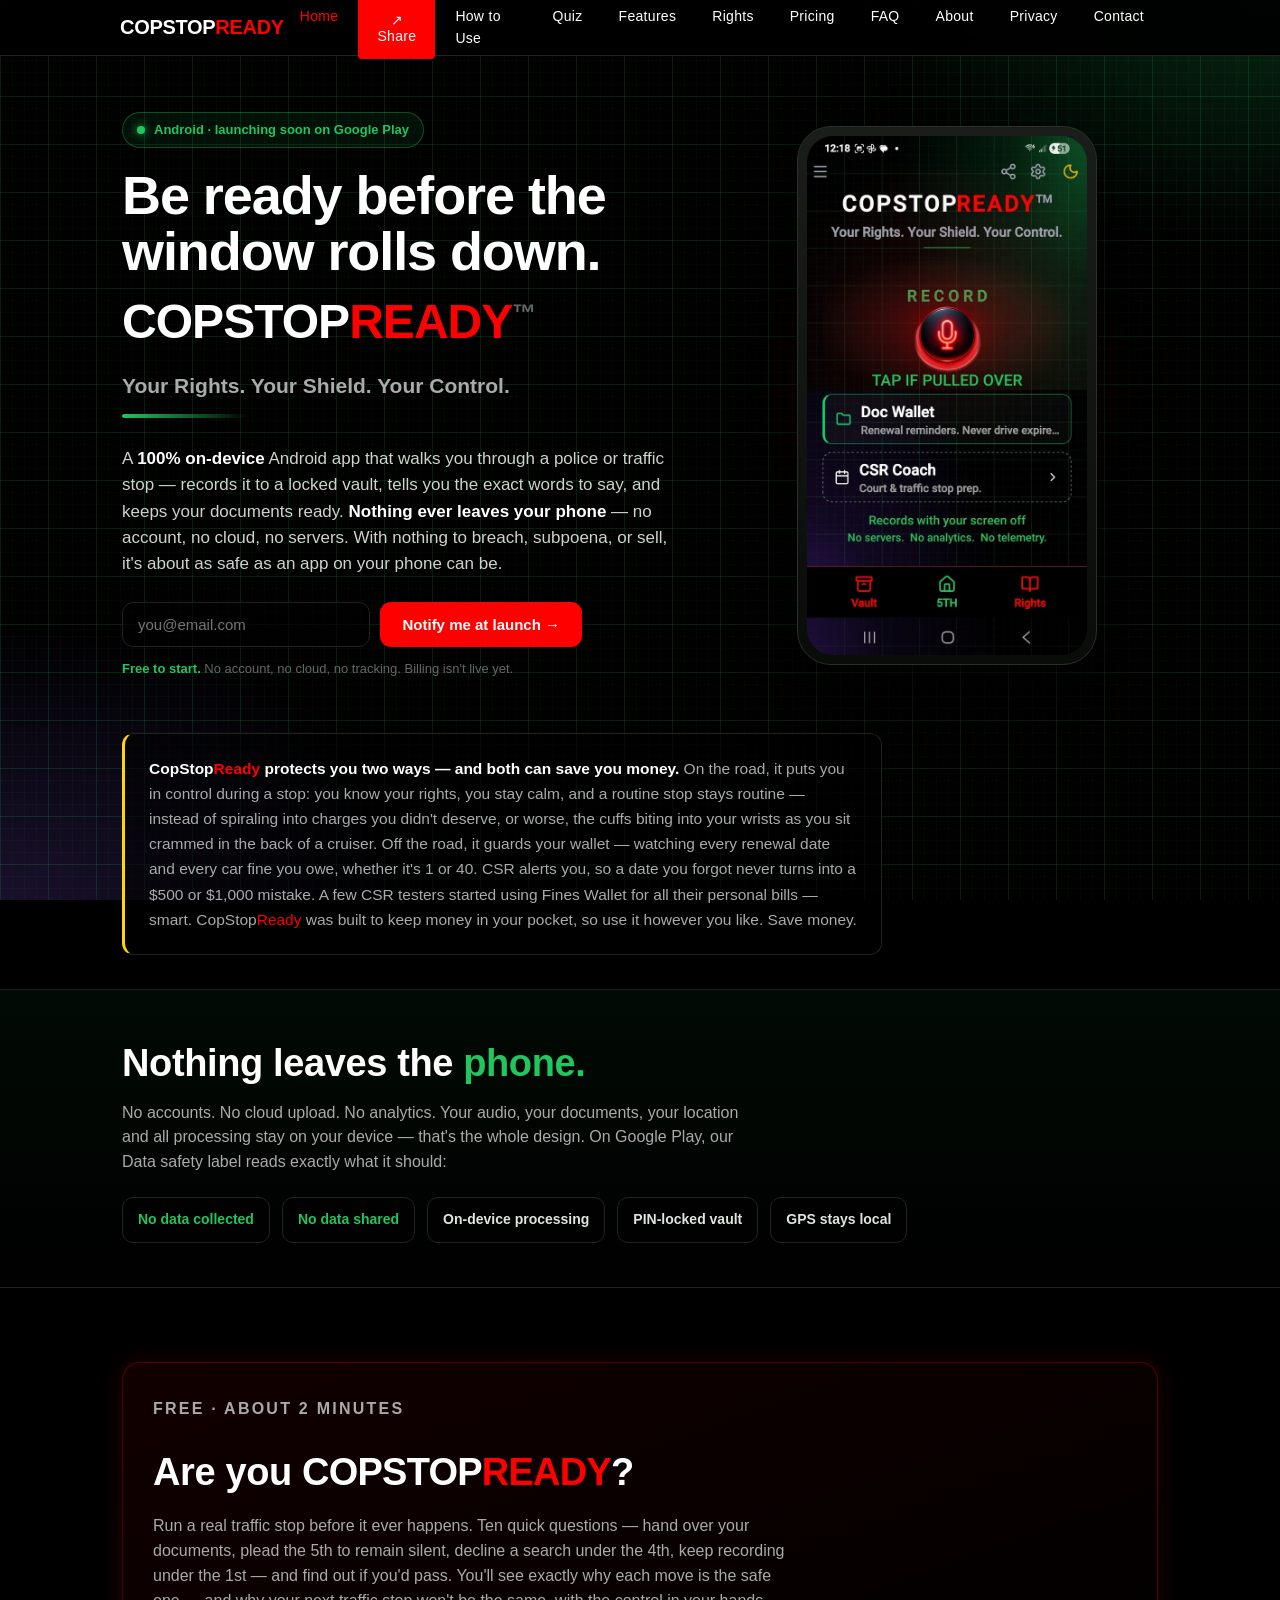
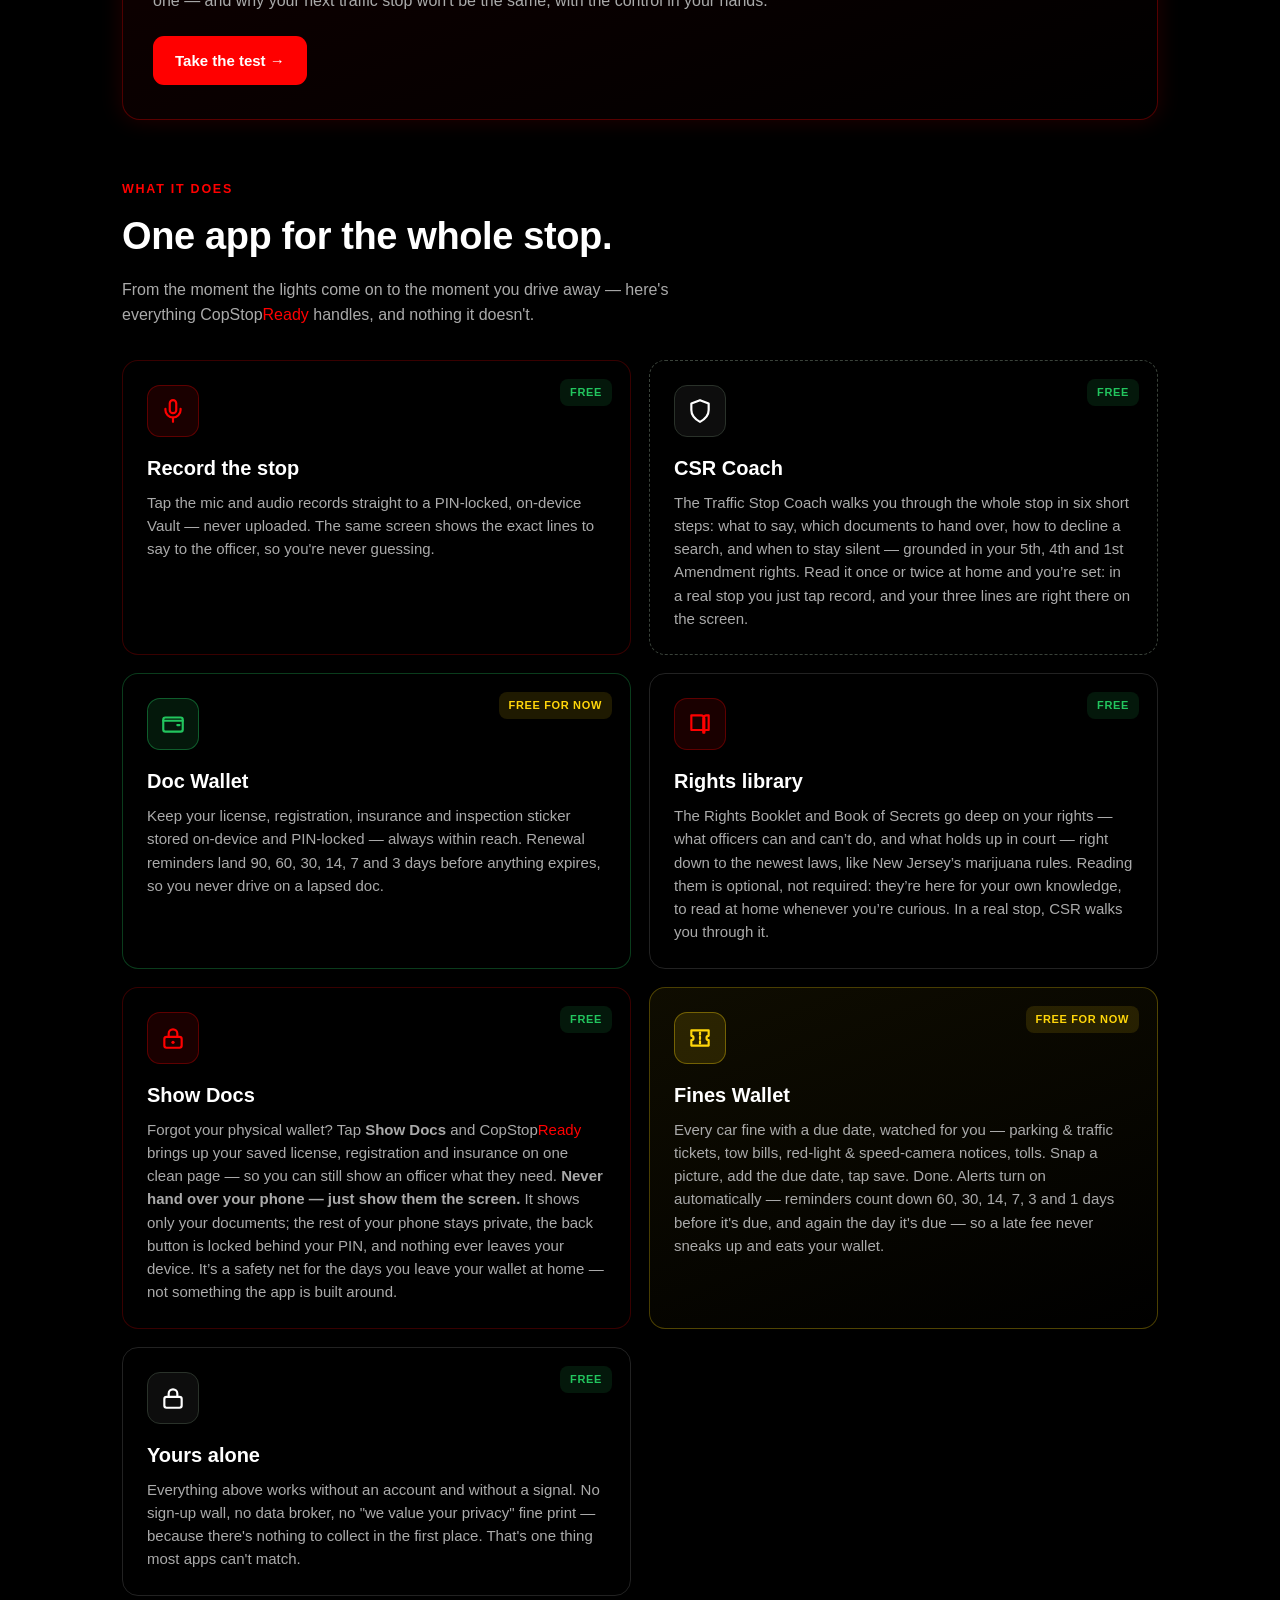
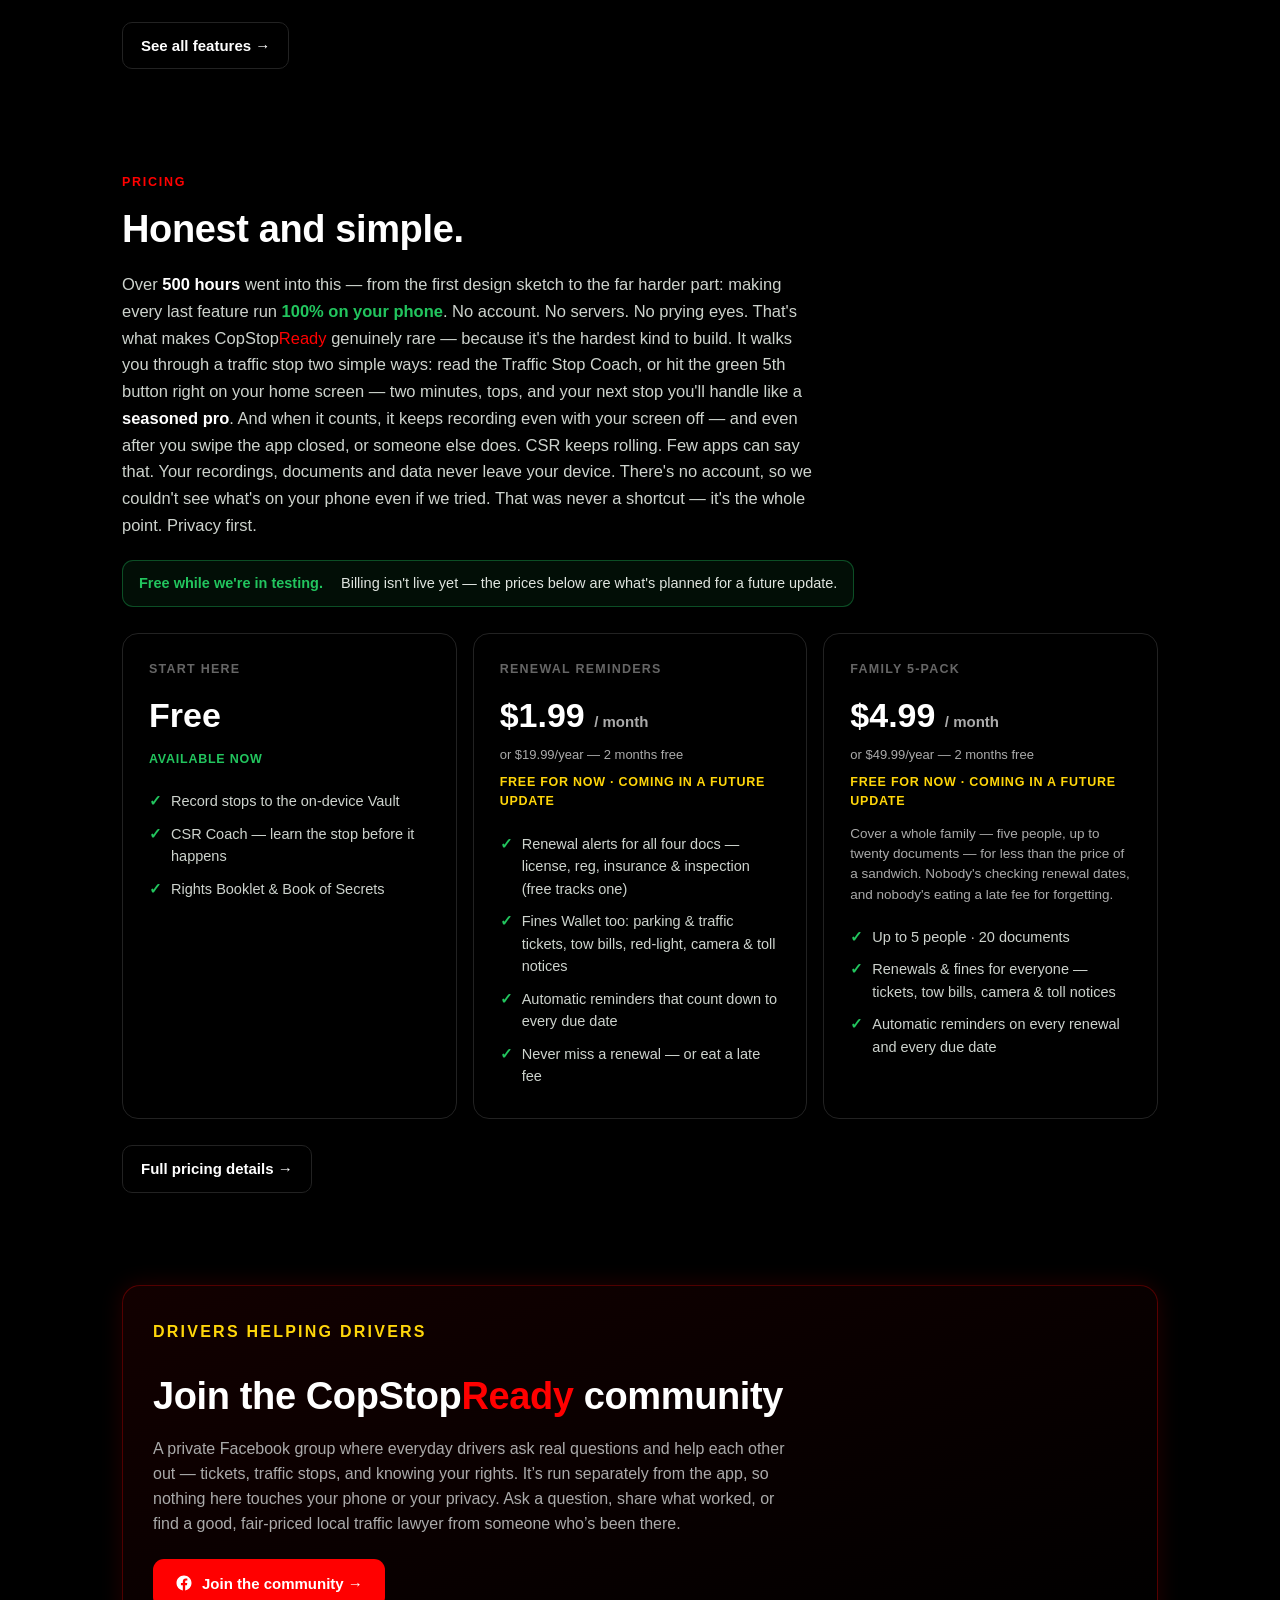
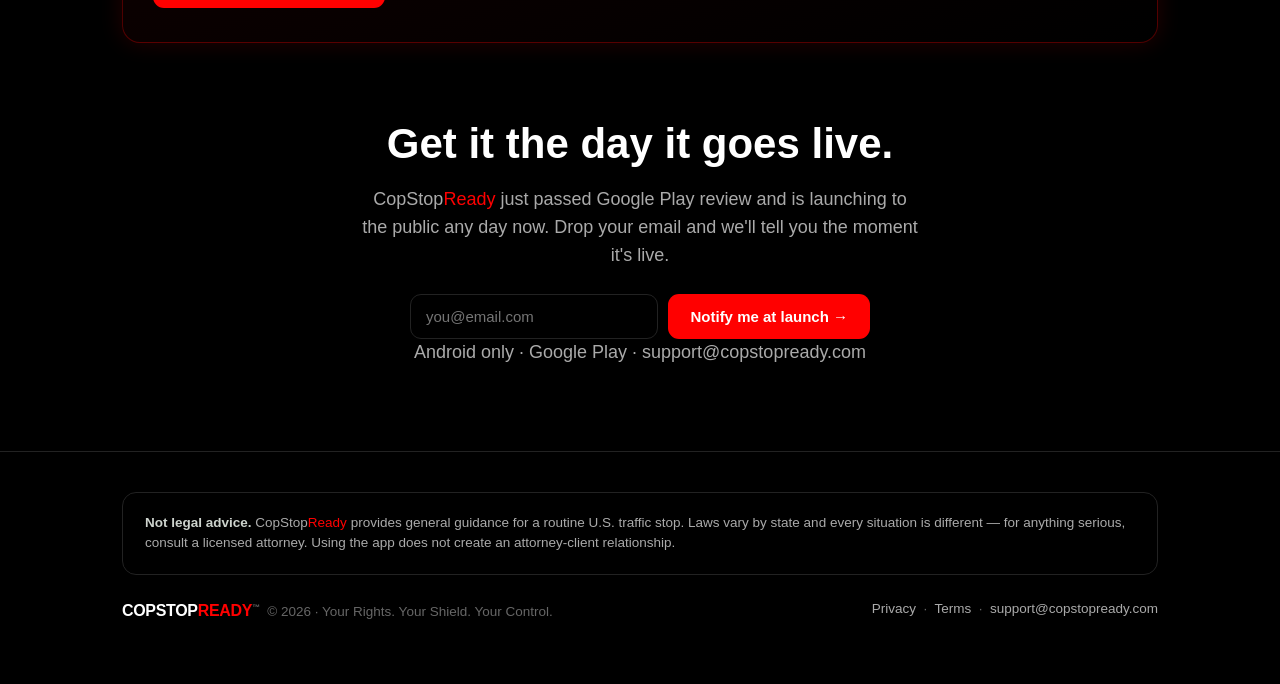
==== commit ddaef902: "Re-enable quiz (remove disable blocks)" ====
--- a/index.html
+++ b/index.html
@@ -242,9 +242,7 @@
         <p class="kicker">Free &middot; about 2 minutes</p>
         <h2>Are you <span class="mark"><span class="c">COPSTOP</span><span class="r">READY</span></span>?</h2>
         <p>Run a real traffic stop before it ever happens. Ten quick questions &mdash; hand over your documents, plead the 5th to remain silent, decline a search under the 4th, keep recording under the 1st &mdash; and find out if you'd pass. You'll see exactly why each move is the safe one &mdash; and why your next traffic stop won't be the same, with the control in your hands.</p>
-        <!-- QUIZ-DISABLED: to re-enable, delete the span below and uncomment the link -->
-        <!-- <a class="btn btn-red" href="/quiz/">Take the test &rarr;</a> -->
-        <span class="btn btn-red" style="opacity:.55;cursor:not-allowed" aria-disabled="true">Coming soon</span>
+        <a class="btn btn-red" href="/quiz/">Take the test &rarr;</a>
       </div>
     </div>
   </section>
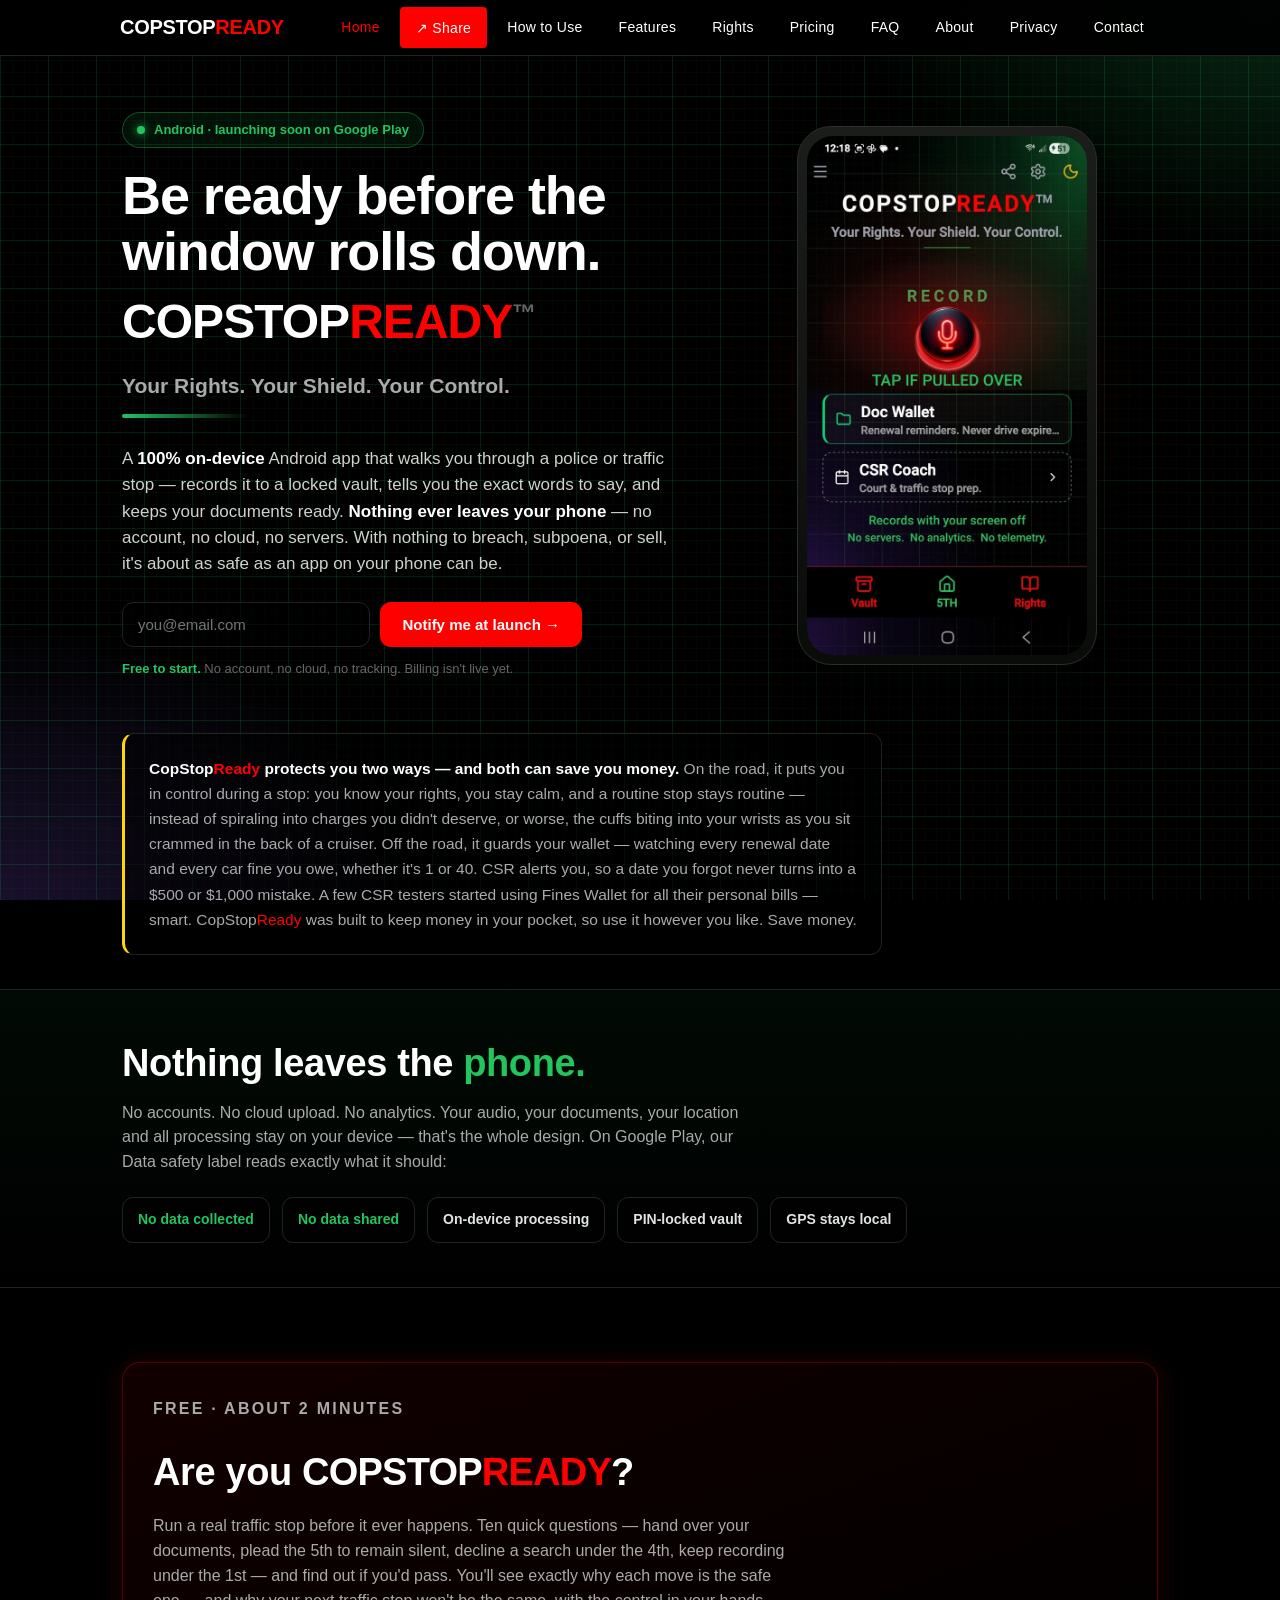
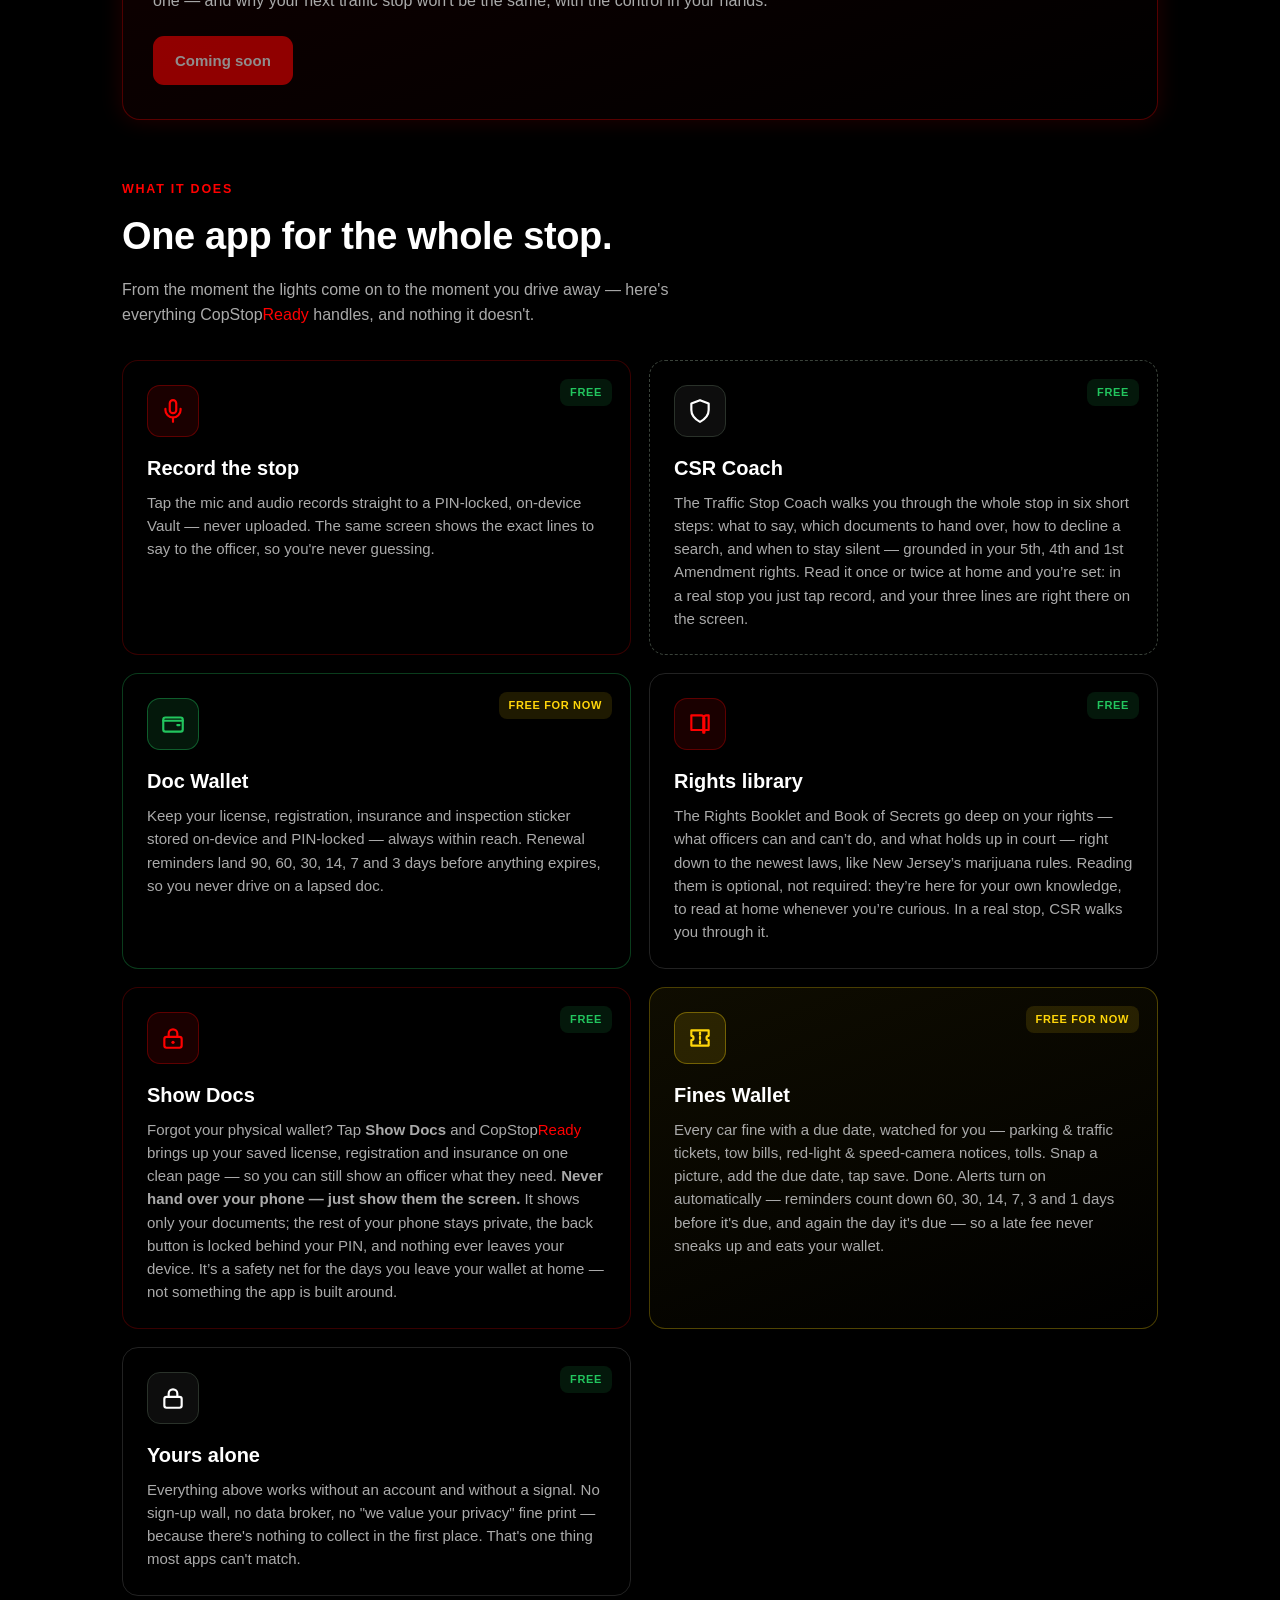
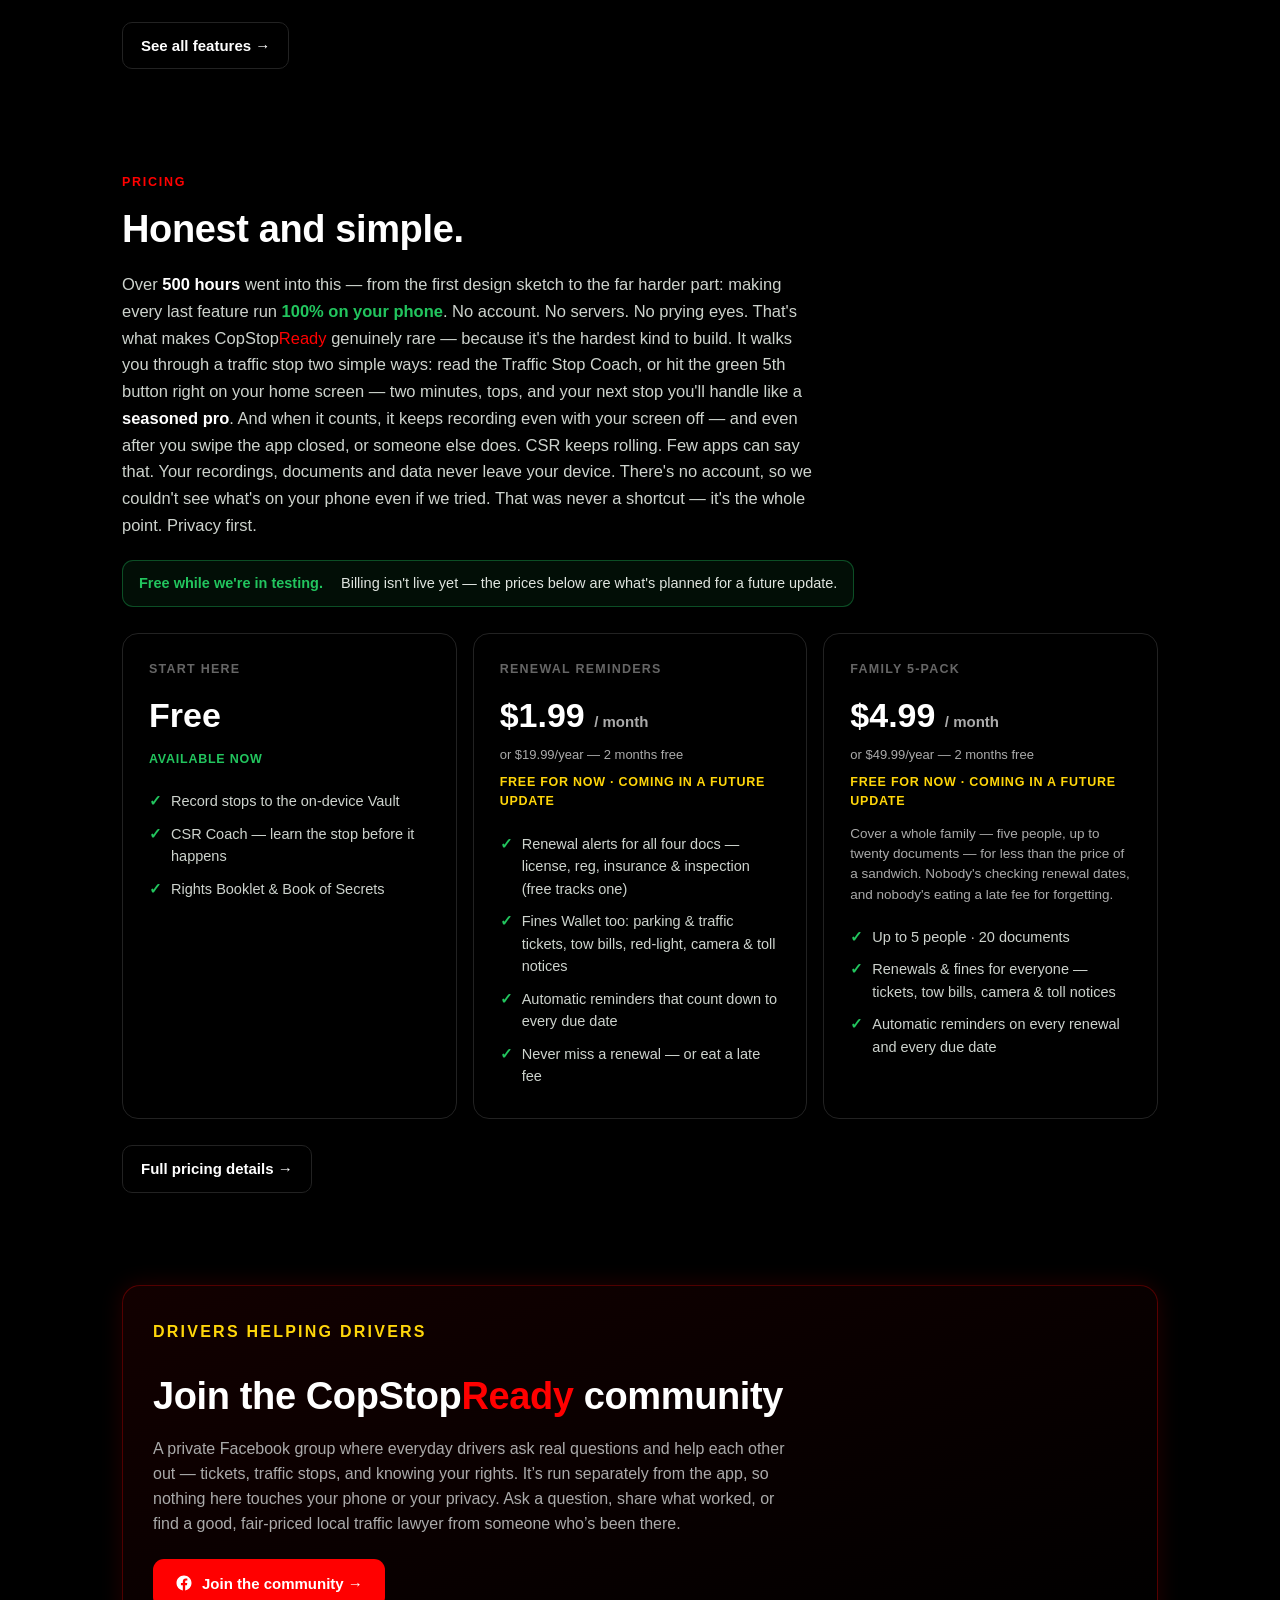
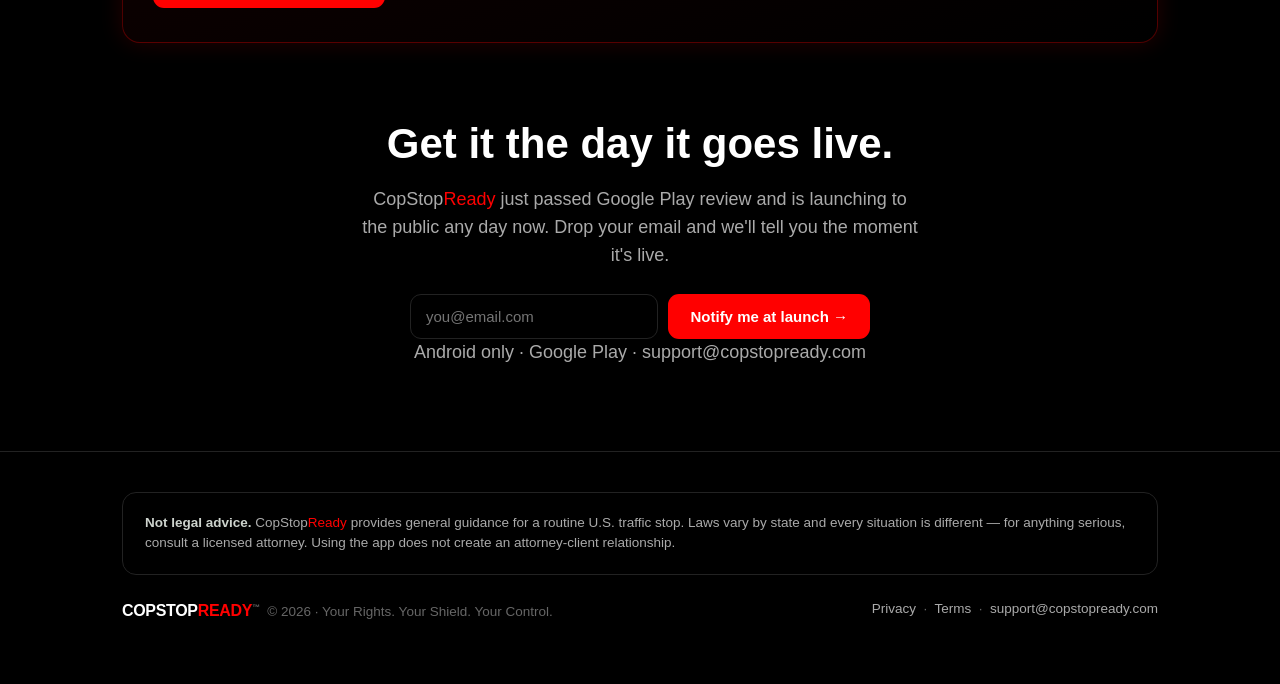
==== commit b21db811: "Quiz: disable again until all replies are recorded" ====
--- a/index.html
+++ b/index.html
@@ -242,7 +242,9 @@
         <p class="kicker">Free &middot; about 2 minutes</p>
         <h2>Are you <span class="mark"><span class="c">COPSTOP</span><span class="r">READY</span></span>?</h2>
         <p>Run a real traffic stop before it ever happens. Ten quick questions &mdash; hand over your documents, plead the 5th to remain silent, decline a search under the 4th, keep recording under the 1st &mdash; and find out if you'd pass. You'll see exactly why each move is the safe one &mdash; and why your next traffic stop won't be the same, with the control in your hands.</p>
-        <a class="btn btn-red" href="/quiz/">Take the test &rarr;</a>
+        <!-- QUIZ-DISABLED: to re-enable, delete the span below and uncomment the link -->
+        <!-- <a class="btn btn-red" href="/quiz/">Take the test &rarr;</a> -->
+        <span class="btn btn-red" style="opacity:.55;cursor:not-allowed" aria-disabled="true">Coming soon</span>
       </div>
     </div>
   </section>
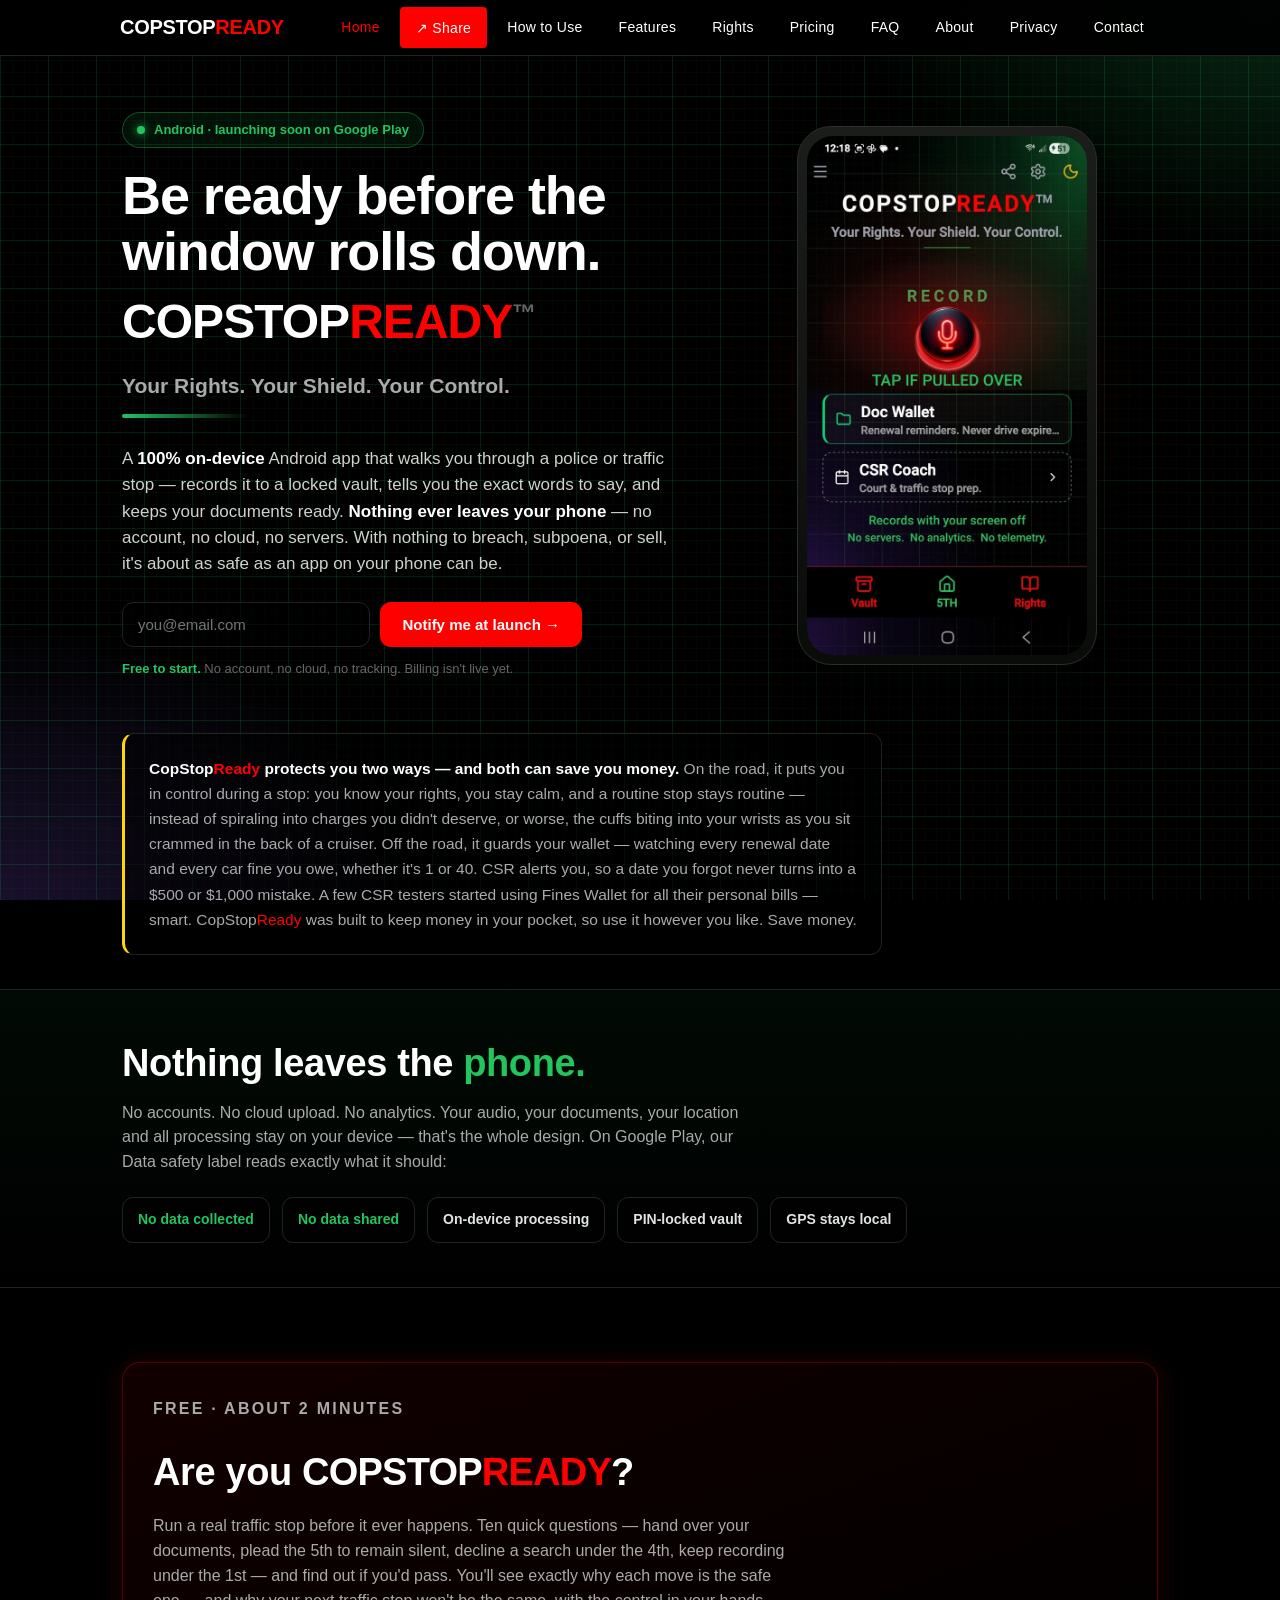
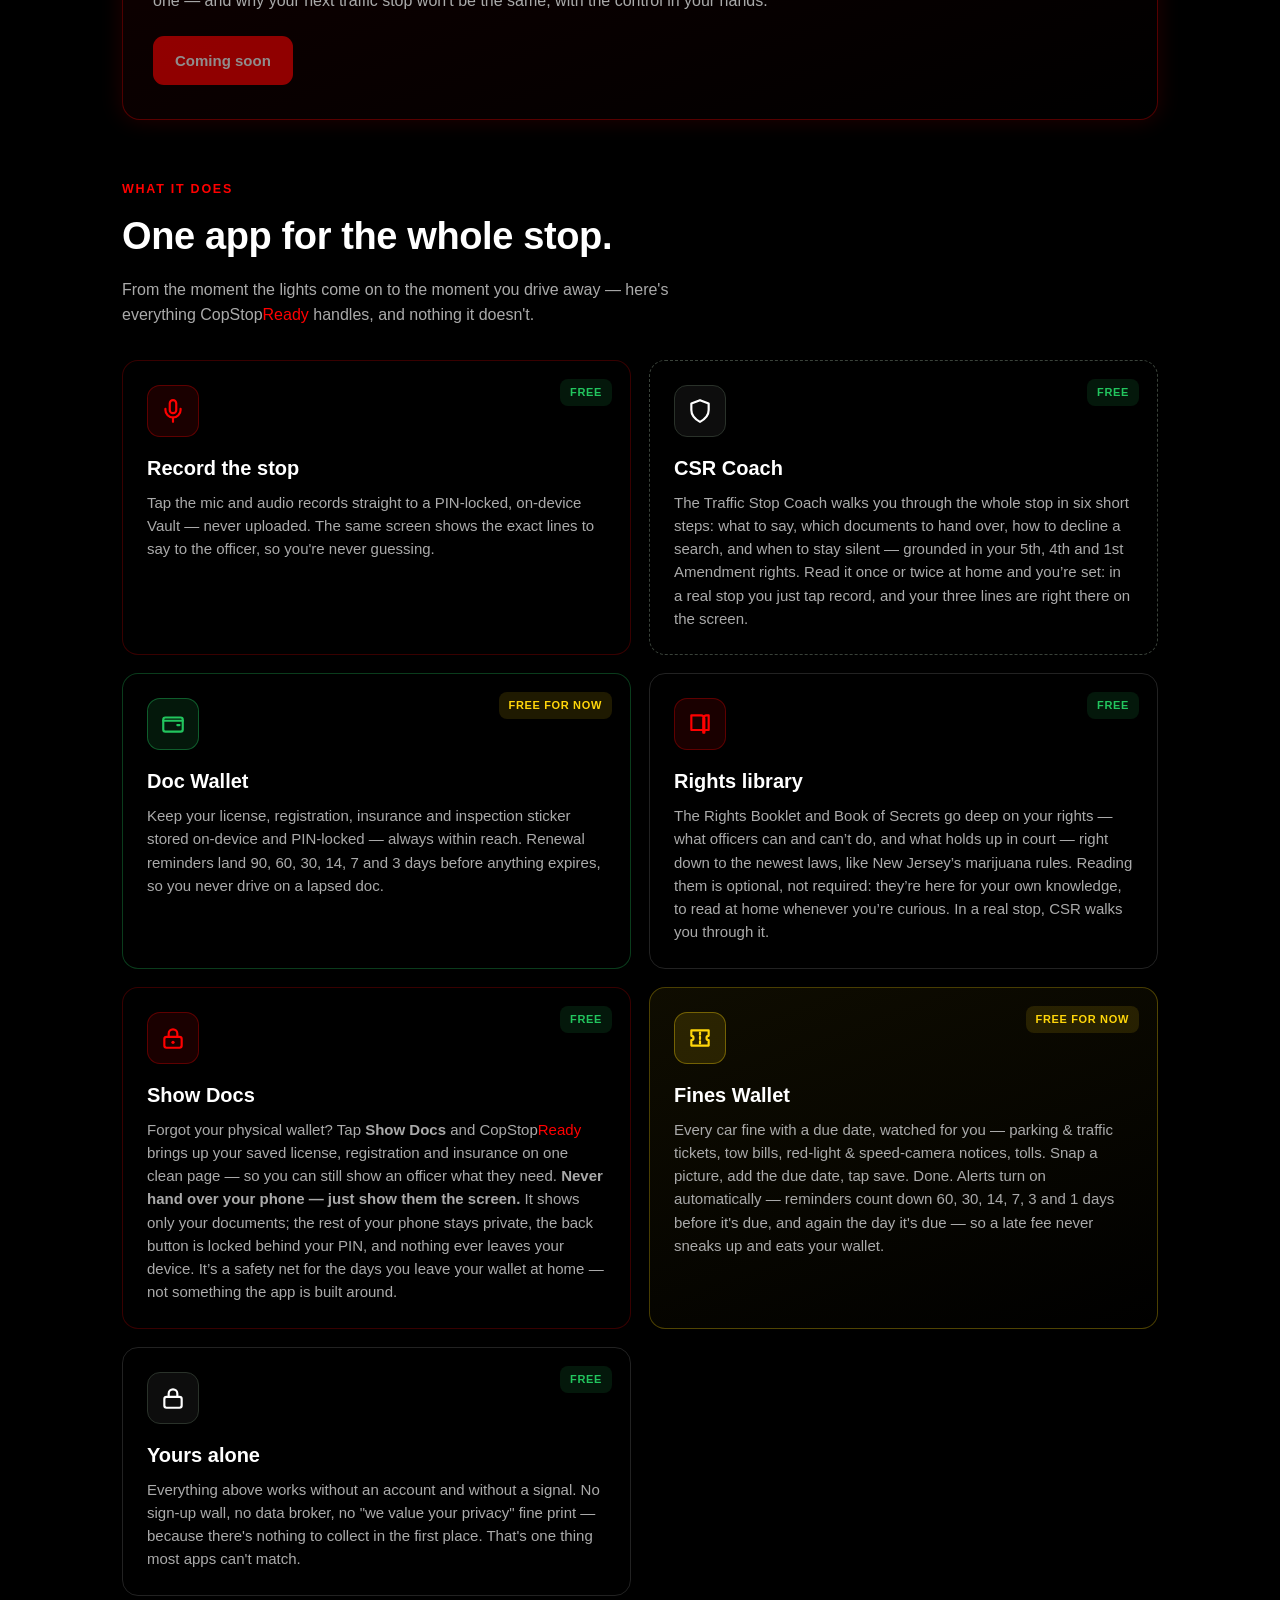
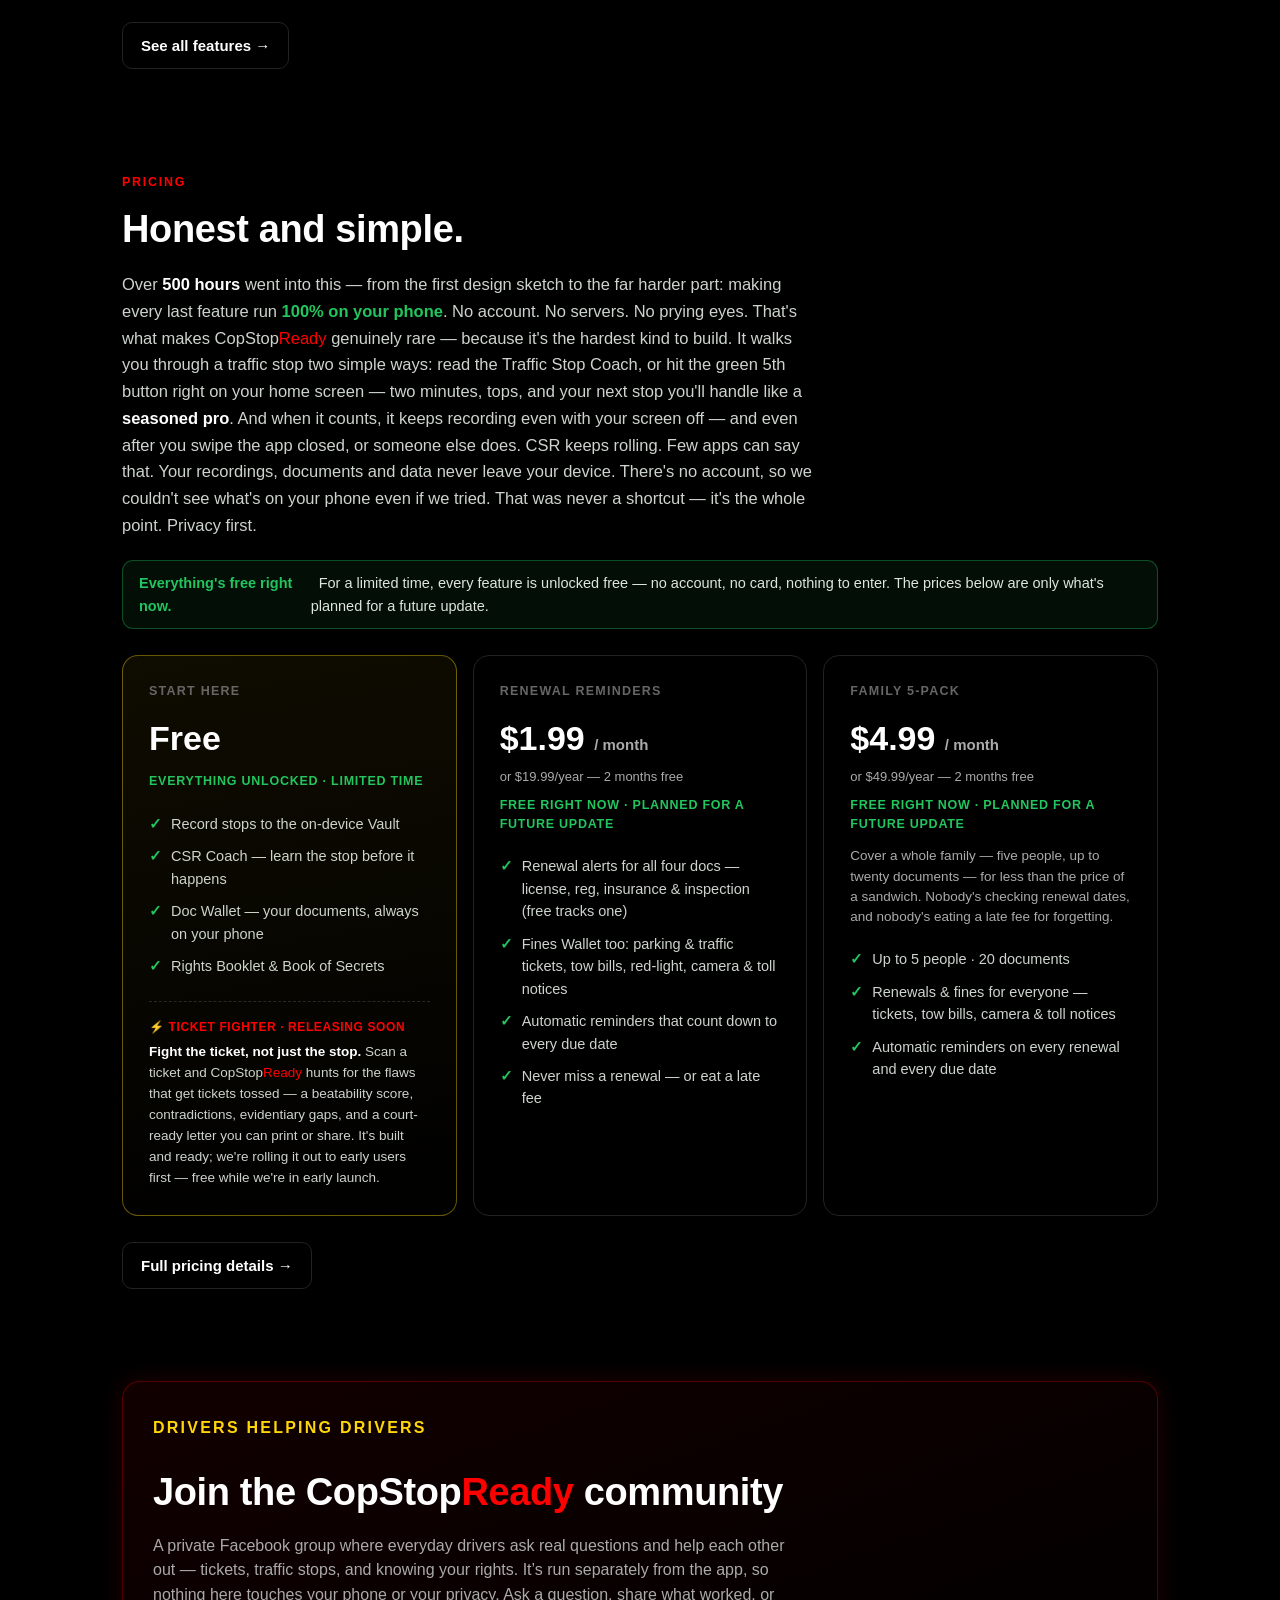
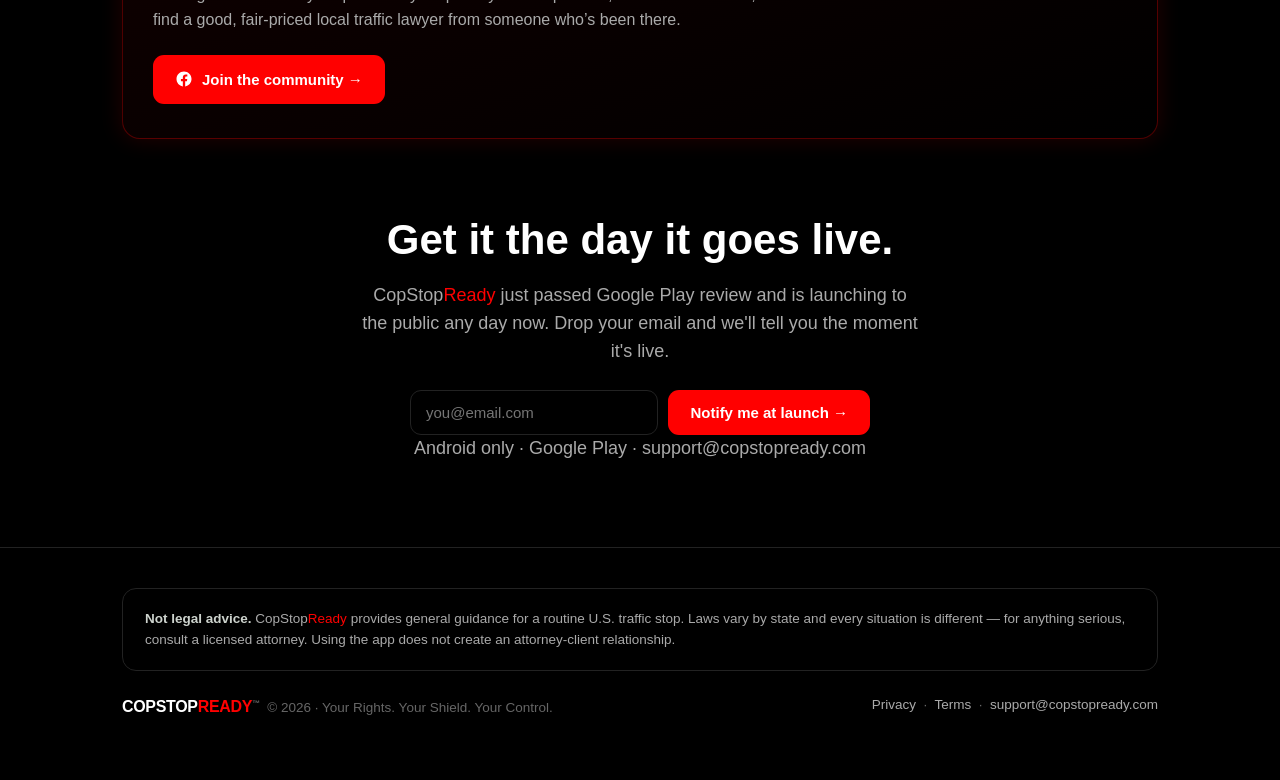
==== commit 4d89ad29: "Pricing: everything free for a limited time, add Ticket Fighter tease to Free card" ====
--- a/index.html
+++ b/index.html
@@ -151,6 +151,10 @@
     .plan li { color: #cdd3cd; font-size: 14.5px; padding: 5px 0 5px 22px; position: relative; }
     .plan li::before { content: "✓"; color: #22c55e; position: absolute; left: 0; font-weight: 700; }
 
+    .plan .tf { margin-top: 18px; padding-top: 16px; border-top: 1px dashed rgba(255,255,255,.14); }
+    .plan .tf-tag { font-size: 12px; font-weight: 800; letter-spacing: .05em; text-transform: uppercase; color: var(--csr-accent); margin: 0 0 6px; }
+    .plan .tf-body { color: #cdd3cd; font-size: 13.5px; line-height: 1.55; margin: 0; }
+    .plan .tf-body b { color: #fff; }
     /* FINAL CTA */
     .final { text-align: center; padding: 60px 0; }
     .final h2 { font-size: clamp(27px,4vw,42px); font-weight: 900; margin: 0 0 10px; }
@@ -317,23 +321,28 @@
       <p class="kicker">Pricing</p>
       <h2>Honest and simple.</h2>
       <p class="pricelead">Over <b>500 hours</b> went into this &mdash; from the first design sketch to the far harder part: making every last feature run <span class="g">100% on your phone</span>. No account. No servers. No prying eyes. That's what makes CopStop<span style="color:var(--csr-accent)">Ready</span> genuinely rare &mdash; because it's the hardest kind to build. It walks you through a traffic stop two simple ways: read the Traffic Stop Coach, or hit the green 5th button right on your home screen &mdash; two minutes, tops, and your next stop you'll handle like a <b>seasoned pro</b>. And when it counts, it keeps recording even with your screen off &mdash; and even after you swipe the app closed, or someone else does. CSR keeps rolling. Few apps can say that. Your recordings, documents and data never leave your device. There's no account, so we couldn't see what's on your phone even if we tried. That was never a shortcut &mdash; it's the whole point. Privacy first.</p>
-      <div class="pricebar"><b>Free while we're in testing.</b>&nbsp; Billing isn't live yet &mdash; the prices below are what's planned for a future update.</div>
+      <div class="pricebar"><b>Everything's free right now.</b>&nbsp; For a limited time, every feature is unlocked free &mdash; no account, no card, nothing to enter. The prices below are only what's planned for a future update.</div>
       <div class="plans">
-        <div class="plan">
+        <div class="plan hi">
           <p class="pt">Start here</p>
           <p class="price">Free</p>
-          <p class="free-now g">Available now</p>
+          <p class="free-now g">Everything unlocked &middot; limited time</p>
           <ul>
             <li>Record stops to the on-device Vault</li>
             <li>CSR Coach &mdash; learn the stop before it happens</li>
+            <li>Doc Wallet &mdash; your documents, always on your phone</li>
             <li>Rights Booklet &amp; Book of Secrets</li>
           </ul>
+          <div class="tf">
+            <p class="tf-tag">&#9889; Ticket Fighter &middot; releasing soon</p>
+            <p class="tf-body"><b>Fight the ticket, not just the stop.</b> Scan a ticket and CopStop<span style="color:var(--csr-accent)">Ready</span> hunts for the flaws that get tickets tossed &mdash; a beatability score, contradictions, evidentiary gaps, and a court-ready letter you can print or share. It's built and ready; we're rolling it out to early users first &mdash; free while we're in early launch.</p>
+          </div>
         </div>
         <div class="plan">
           <p class="pt">Renewal Reminders</p>
           <p class="price">$1.99 <small>/ month</small></p>
           <p style="color:var(--csr-fg-dim);font-size:13px;margin:3px 0 0;">or $19.99/year &mdash; 2 months free</p>
-          <p class="free-now">Free for now &middot; coming in a future update</p>
+          <p class="free-now g">Free right now &middot; planned for a future update</p>
           <ul>
             <li>Renewal alerts for all four docs &mdash; license, reg, insurance &amp; inspection (free tracks one)</li>
             <li>Fines Wallet too: parking &amp; traffic tickets, tow bills, red-light, camera &amp; toll notices</li>
@@ -345,7 +354,7 @@
           <p class="pt">Family 5-Pack</p>
           <p class="price">$4.99 <small>/ month</small></p>
           <p style="color:var(--csr-fg-dim);font-size:13px;margin:3px 0 0;">or $49.99/year &mdash; 2 months free</p>
-          <p class="free-now">Free for now &middot; coming in a future update</p>
+          <p class="free-now g">Free right now &middot; planned for a future update</p>
           <p class="plan-lead">Cover a whole family &mdash; five people, up to twenty documents &mdash; for less than the price of a sandwich. Nobody's checking renewal dates, and nobody's eating a late fee for forgetting.</p>
           <ul>
             <li>Up to 5 people &middot; 20 documents</li>
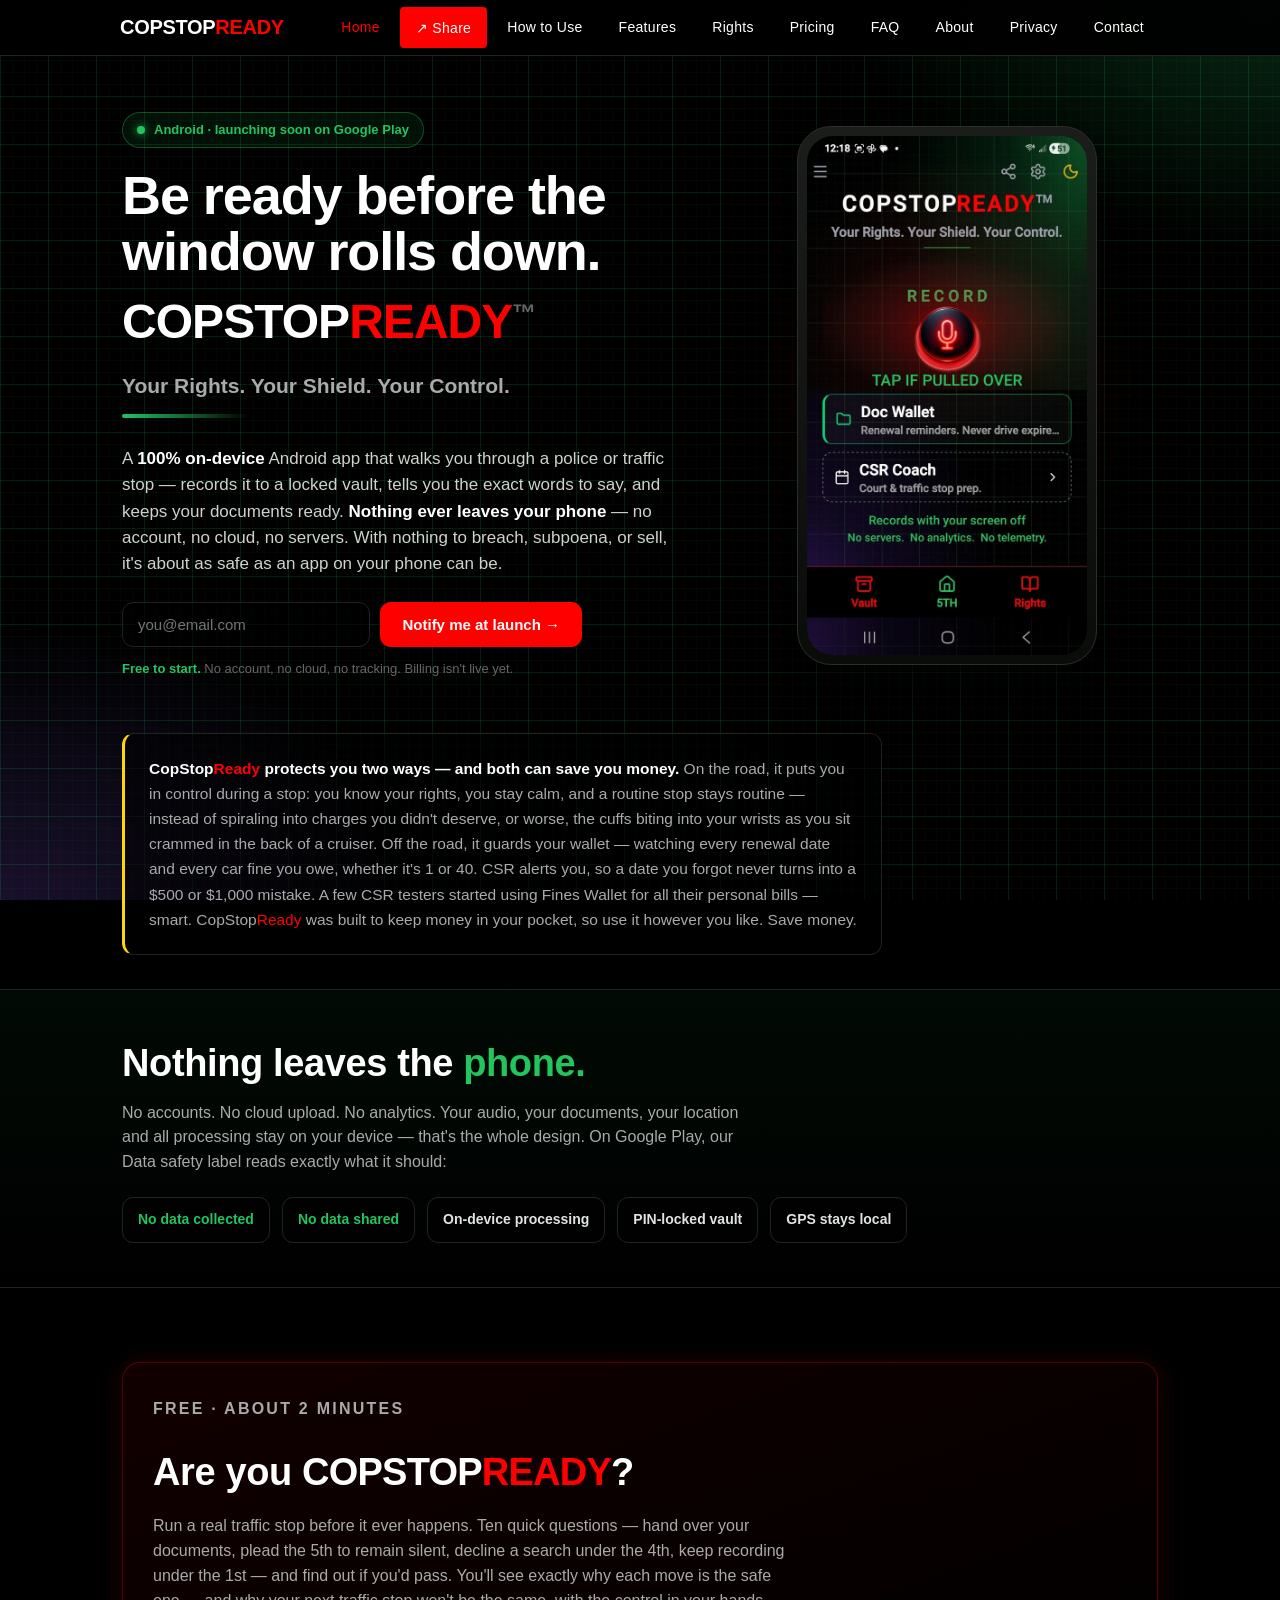
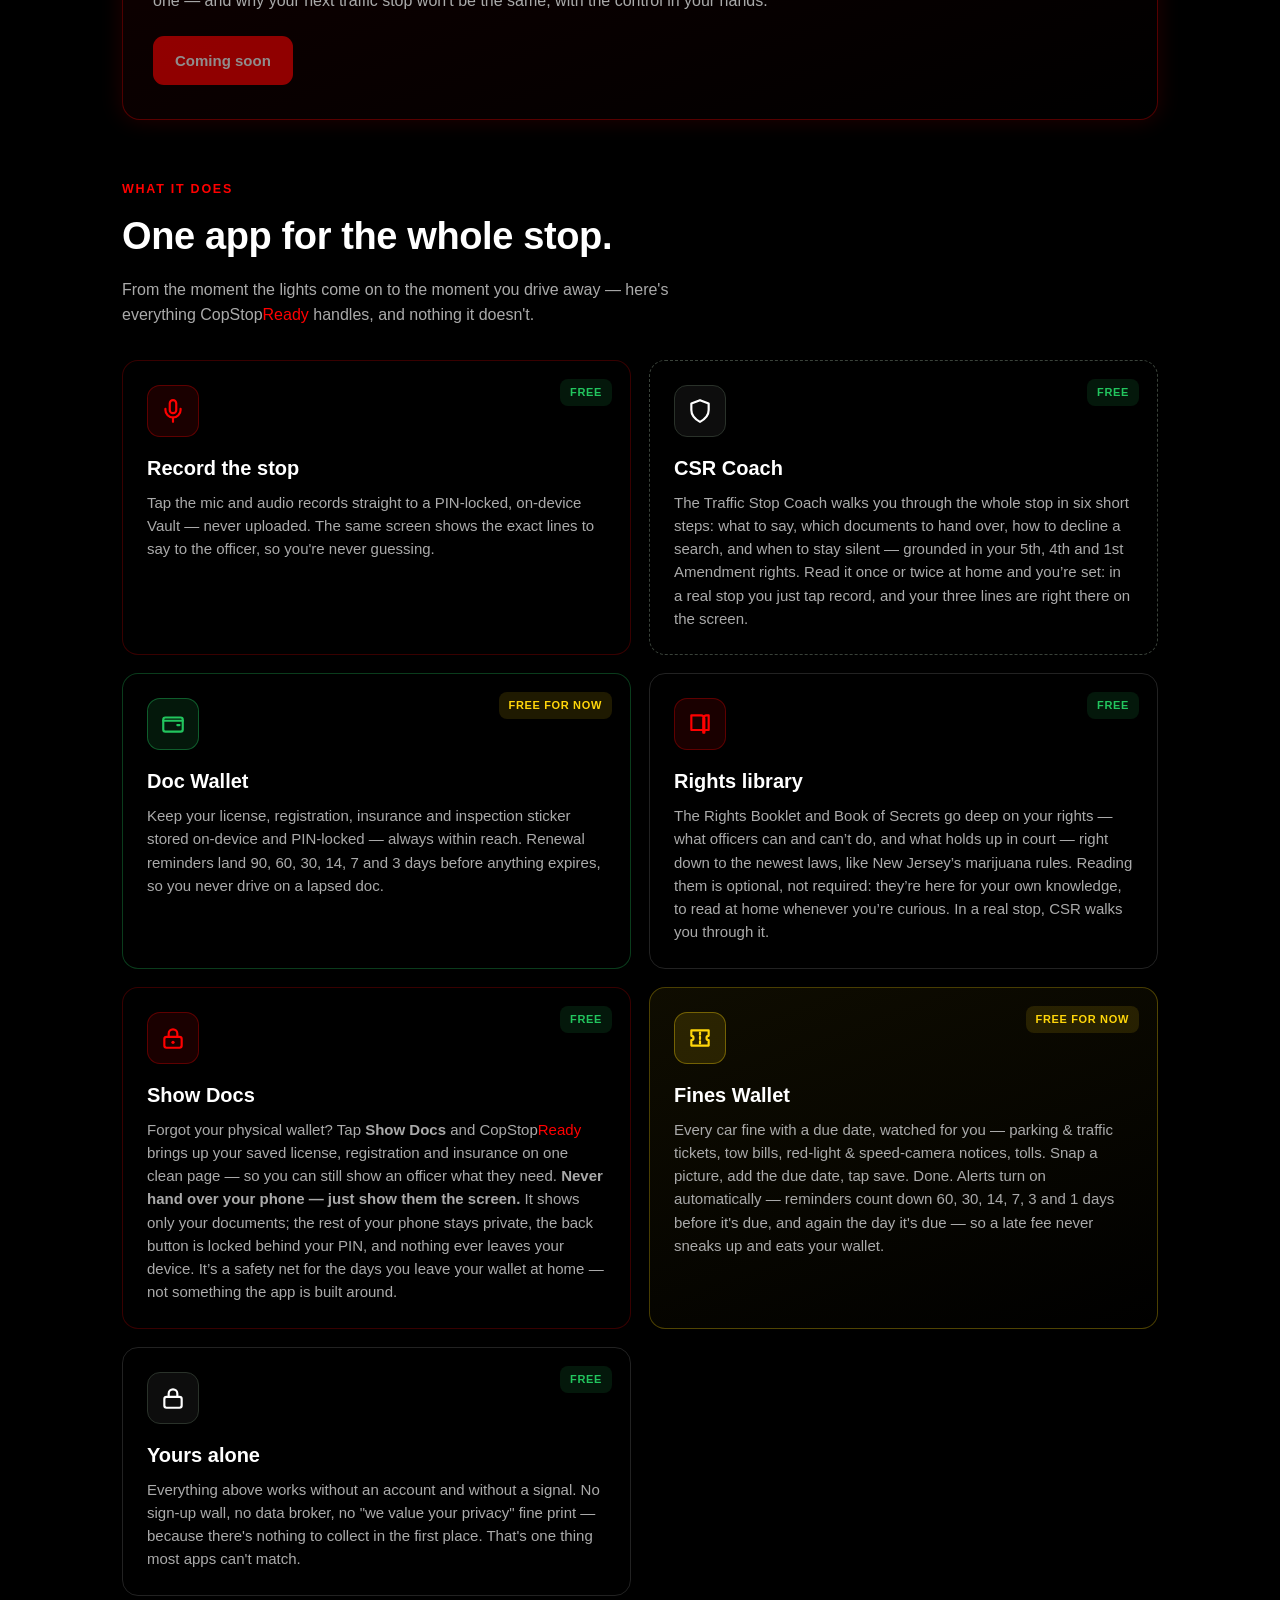
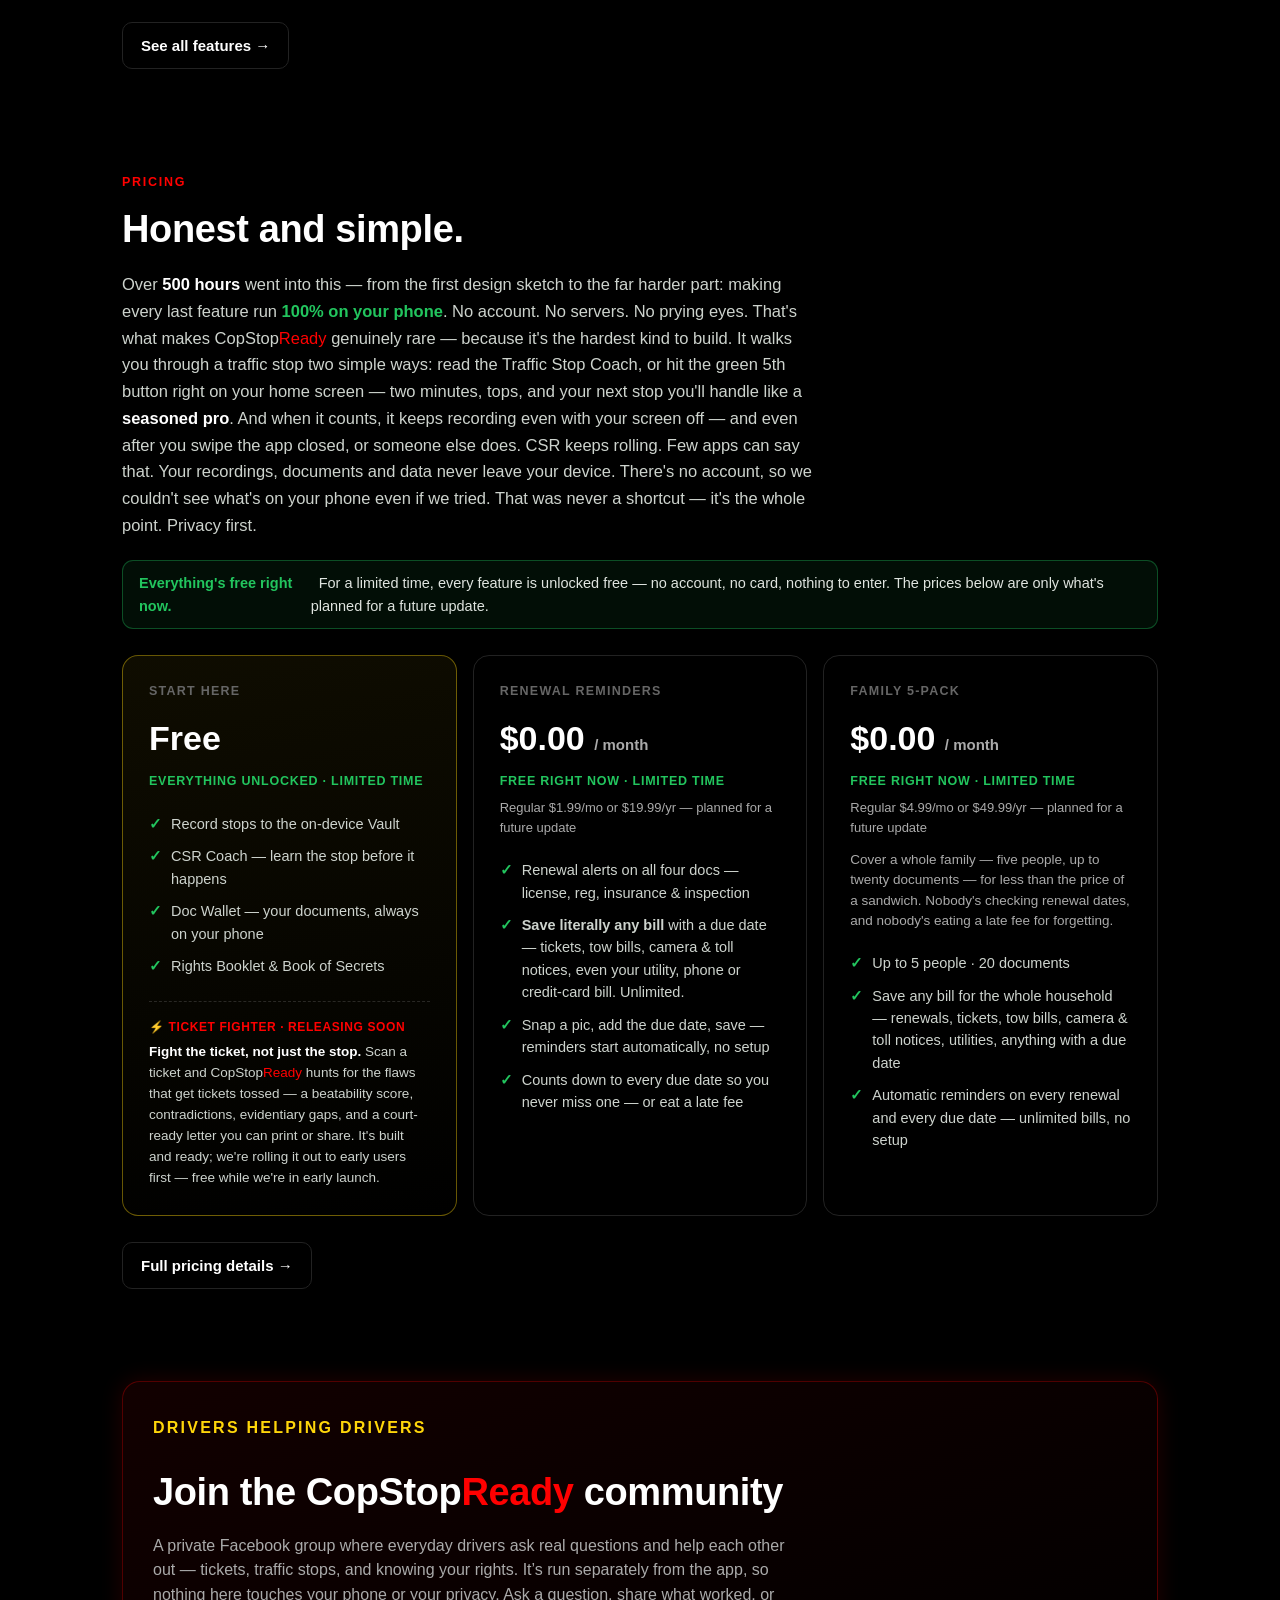
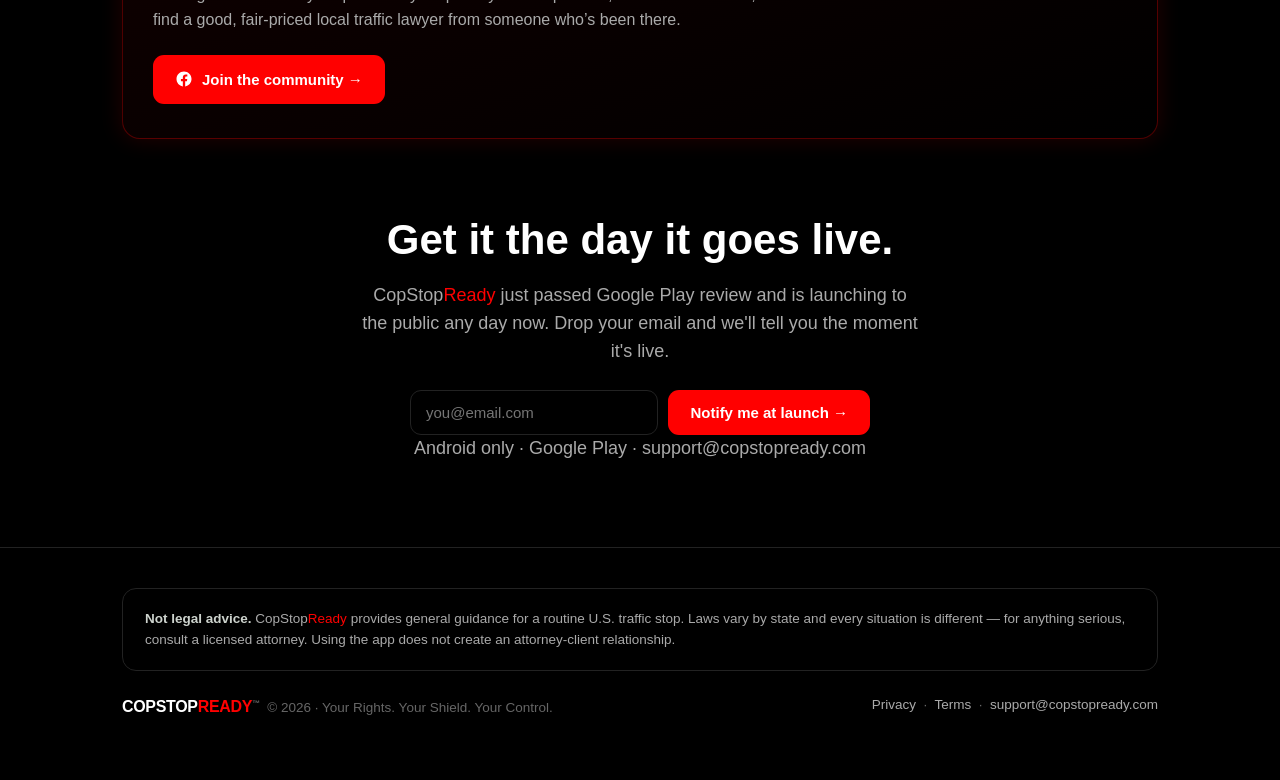
==== commit 8b55dfd1: "Pricing: show $0.00 now, add unlimited any-bill value on both pages" ====
--- a/index.html
+++ b/index.html
@@ -340,26 +340,26 @@
         </div>
         <div class="plan">
           <p class="pt">Renewal Reminders</p>
-          <p class="price">$1.99 <small>/ month</small></p>
-          <p style="color:var(--csr-fg-dim);font-size:13px;margin:3px 0 0;">or $19.99/year &mdash; 2 months free</p>
-          <p class="free-now g">Free right now &middot; planned for a future update</p>
+          <p class="price">$0.00 <small>/ month</small></p>
+          <p class="free-now g">Free right now &middot; limited time</p>
+          <p style="color:var(--csr-fg-dim);font-size:13px;margin:6px 0 0;">Regular $1.99/mo or $19.99/yr &mdash; planned for a future update</p>
           <ul>
-            <li>Renewal alerts for all four docs &mdash; license, reg, insurance &amp; inspection (free tracks one)</li>
-            <li>Fines Wallet too: parking &amp; traffic tickets, tow bills, red-light, camera &amp; toll notices</li>
-            <li>Automatic reminders that count down to every due date</li>
-            <li>Never miss a renewal &mdash; or eat a late fee</li>
+            <li>Renewal alerts on all four docs &mdash; license, reg, insurance &amp; inspection</li>
+            <li><b>Save literally any bill</b> with a due date &mdash; tickets, tow bills, camera &amp; toll notices, even your utility, phone or credit-card bill. Unlimited.</li>
+            <li>Snap a pic, add the due date, save &mdash; reminders start automatically, no setup</li>
+            <li>Counts down to every due date so you never miss one &mdash; or eat a late fee</li>
           </ul>
         </div>
         <div class="plan">
           <p class="pt">Family 5-Pack</p>
-          <p class="price">$4.99 <small>/ month</small></p>
-          <p style="color:var(--csr-fg-dim);font-size:13px;margin:3px 0 0;">or $49.99/year &mdash; 2 months free</p>
-          <p class="free-now g">Free right now &middot; planned for a future update</p>
+          <p class="price">$0.00 <small>/ month</small></p>
+          <p class="free-now g">Free right now &middot; limited time</p>
+          <p style="color:var(--csr-fg-dim);font-size:13px;margin:6px 0 0;">Regular $4.99/mo or $49.99/yr &mdash; planned for a future update</p>
           <p class="plan-lead">Cover a whole family &mdash; five people, up to twenty documents &mdash; for less than the price of a sandwich. Nobody's checking renewal dates, and nobody's eating a late fee for forgetting.</p>
           <ul>
             <li>Up to 5 people &middot; 20 documents</li>
-            <li>Renewals &amp; fines for everyone &mdash; tickets, tow bills, camera &amp; toll notices</li>
-            <li>Automatic reminders on every renewal and every due date</li>
+            <li>Save any bill for the whole household &mdash; renewals, tickets, tow bills, camera &amp; toll notices, utilities, anything with a due date</li>
+            <li>Automatic reminders on every renewal and every due date &mdash; unlimited bills, no setup</li>
           </ul>
         </div>
       </div>
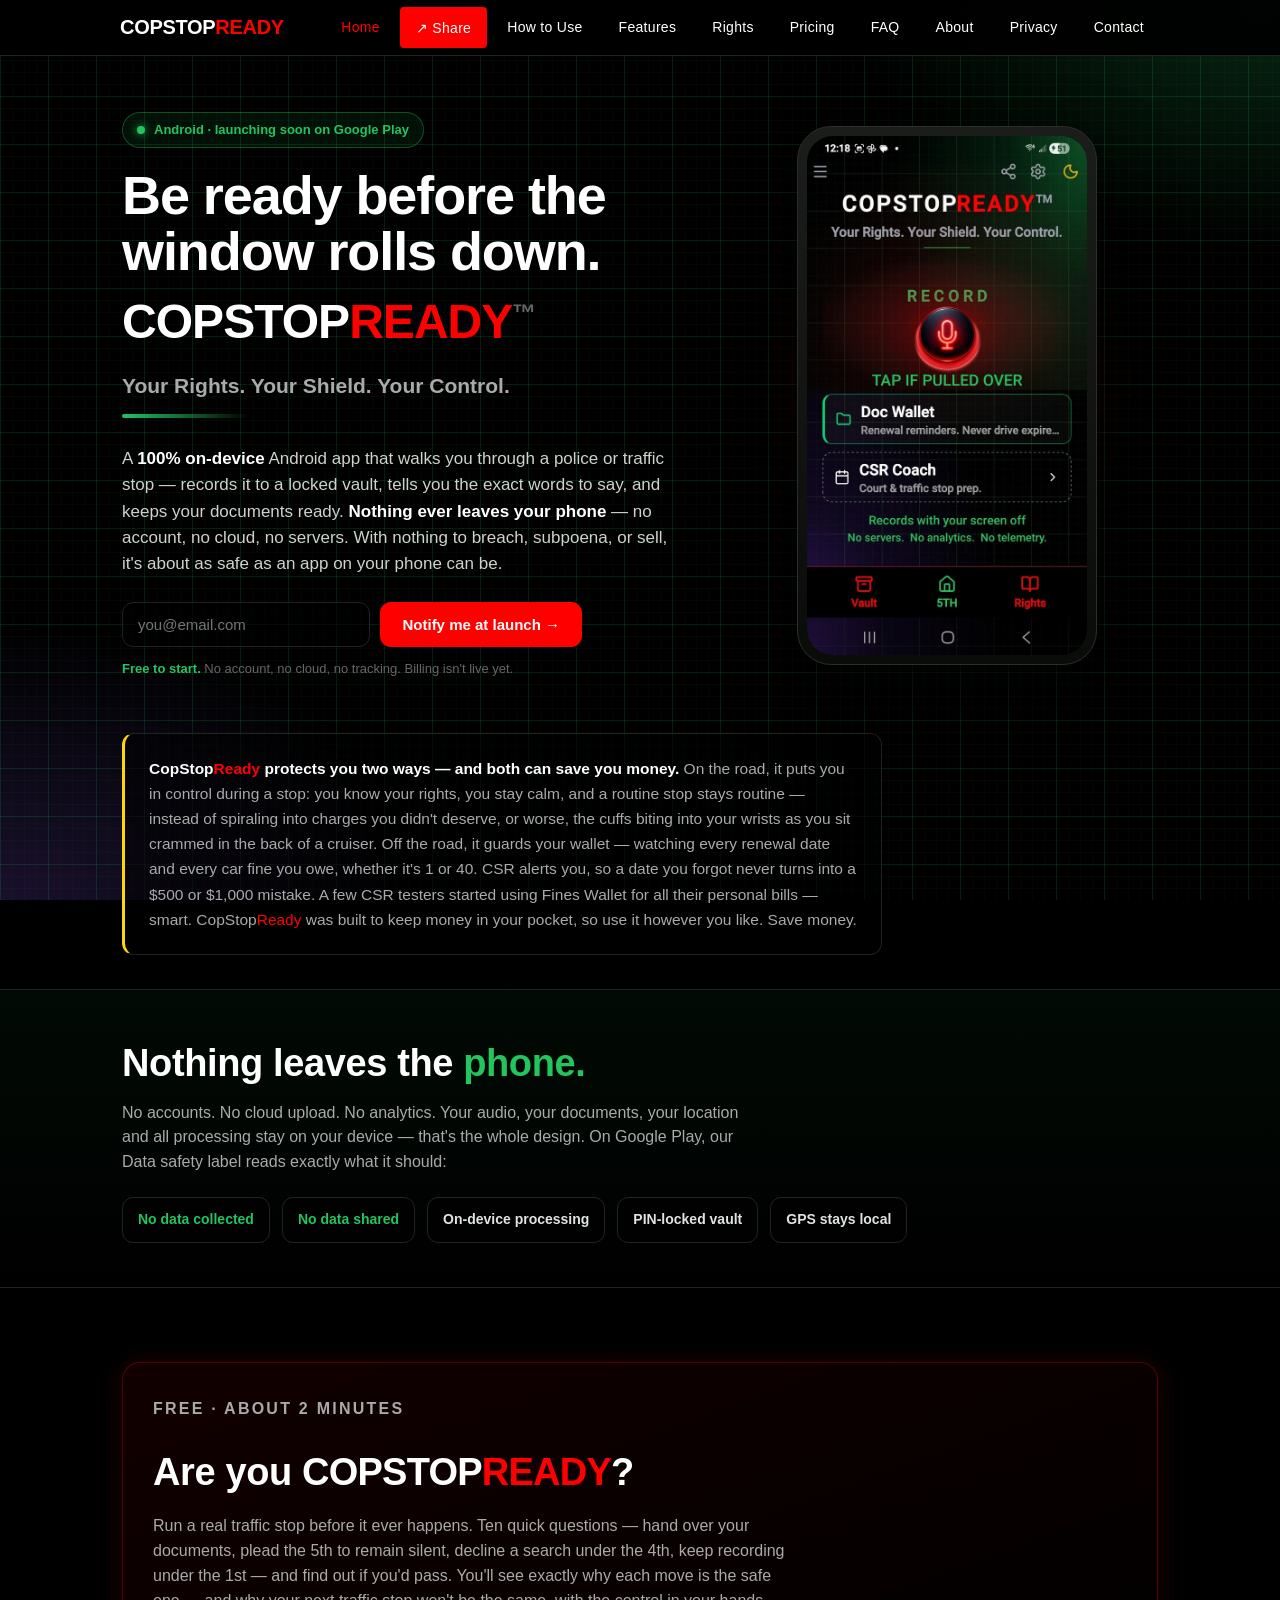
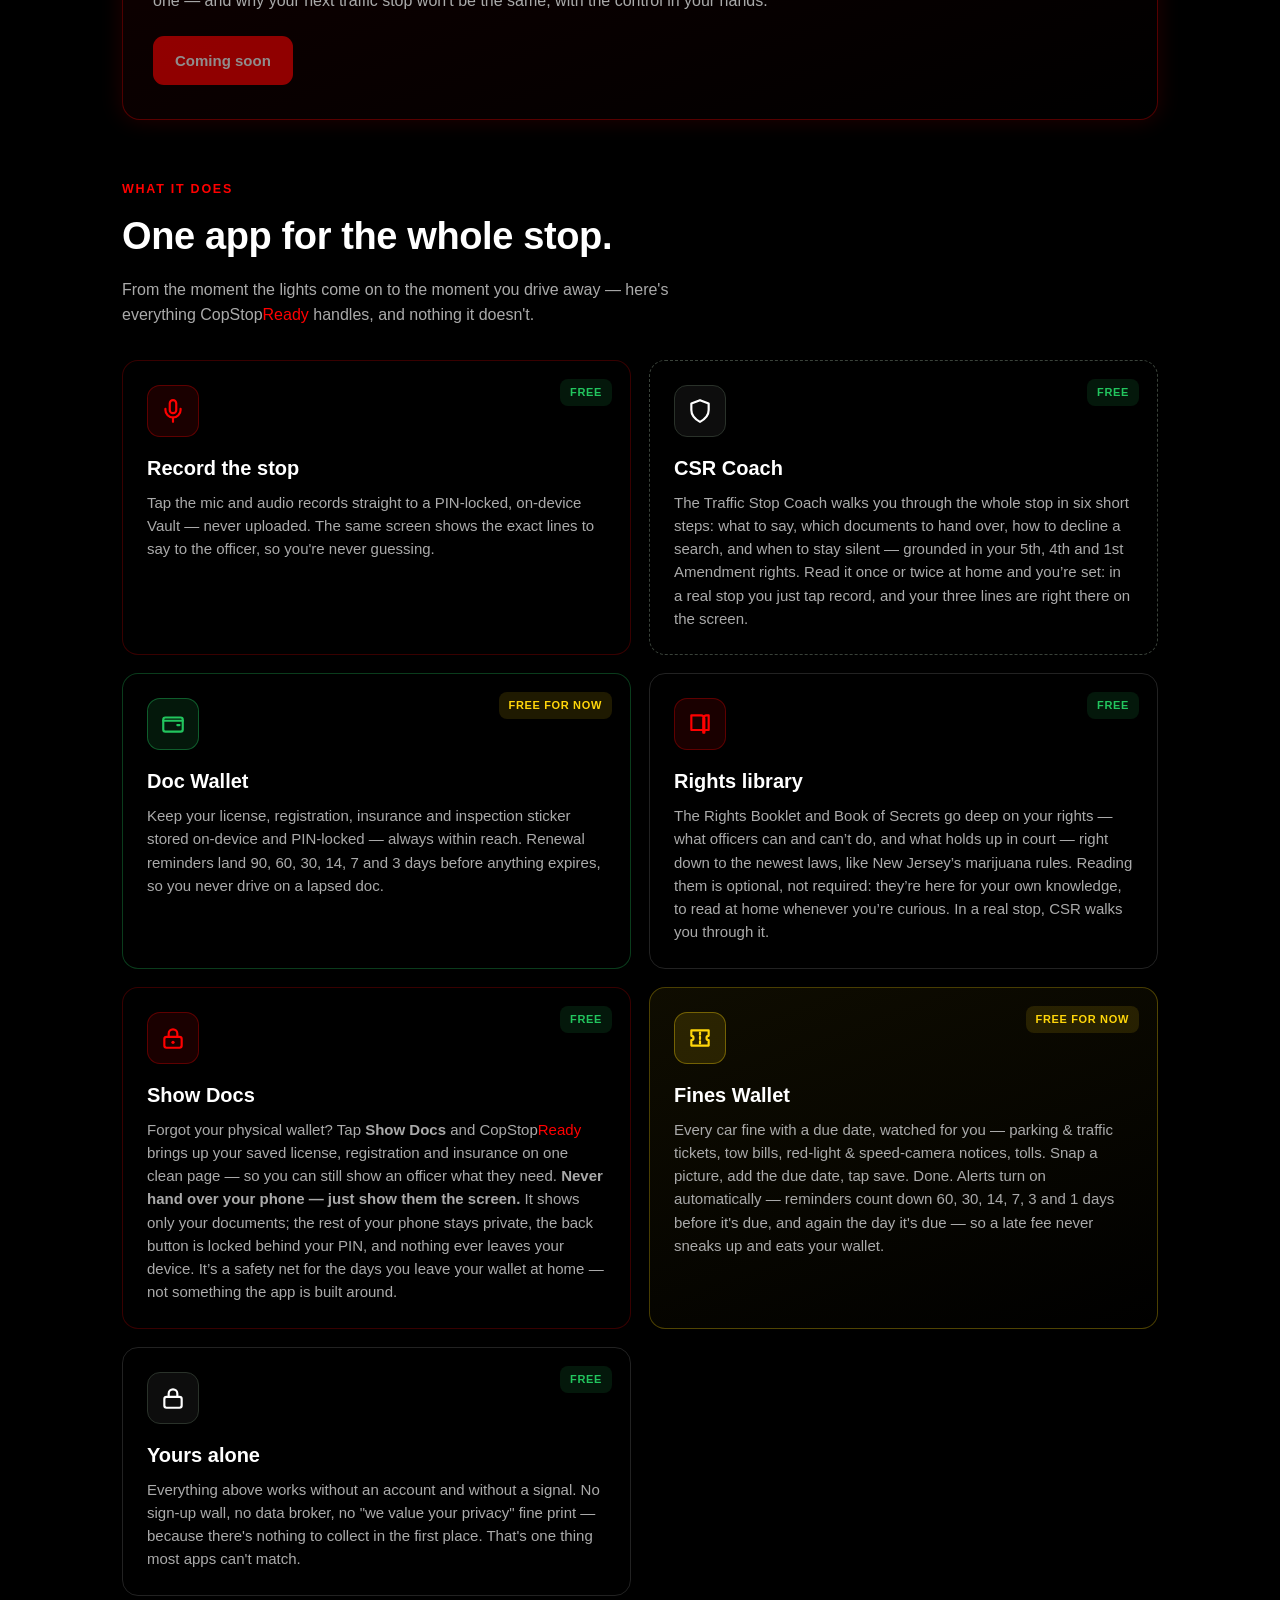
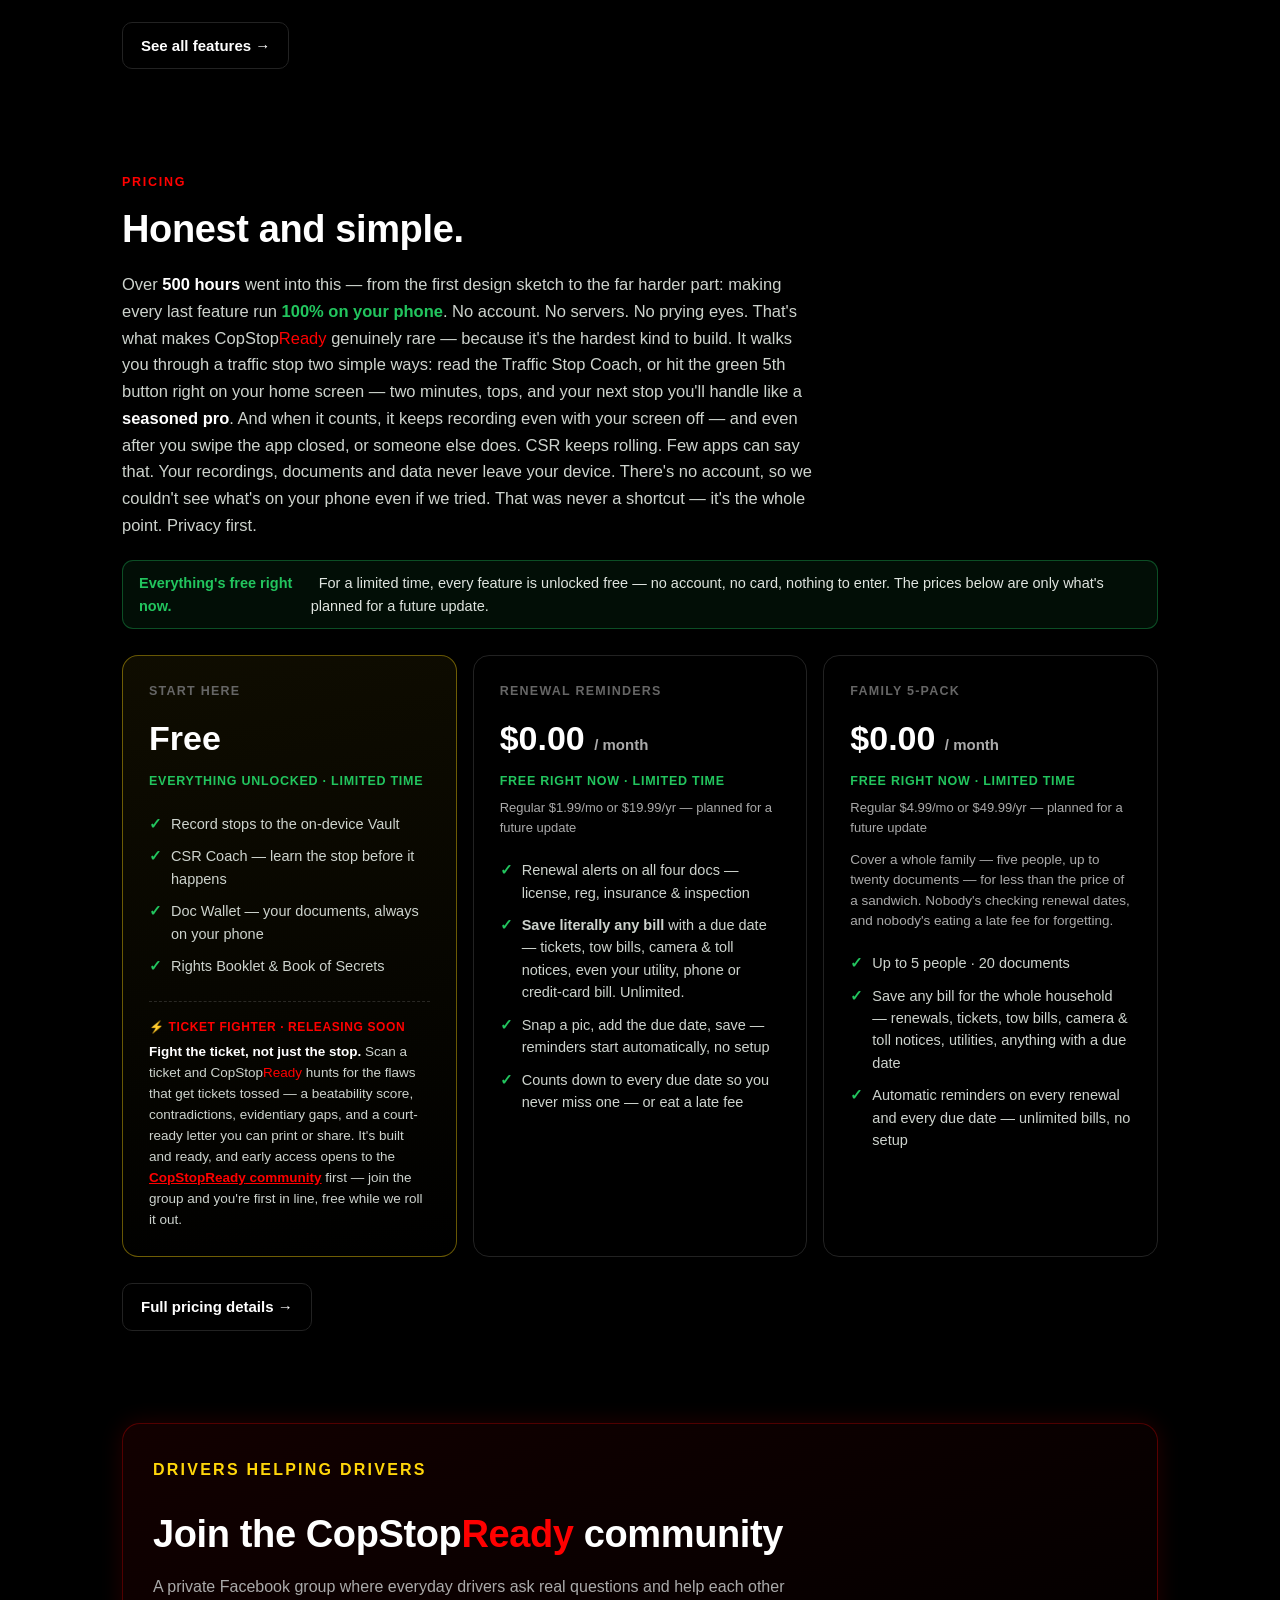
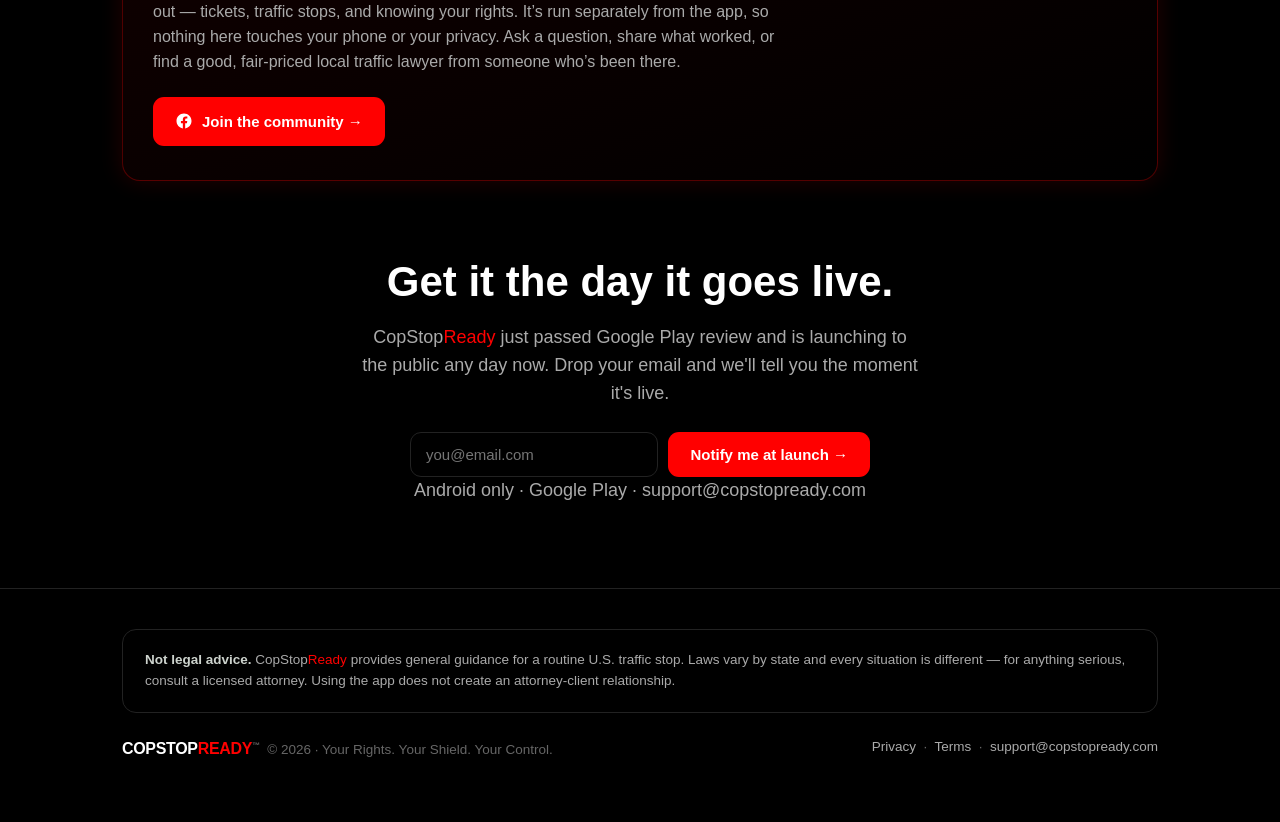
==== commit 345ca9cc: "Ticket Fighter: early access via CopStopReady community, link the group" ====
--- a/index.html
+++ b/index.html
@@ -335,7 +335,7 @@
           </ul>
           <div class="tf">
             <p class="tf-tag">&#9889; Ticket Fighter &middot; releasing soon</p>
-            <p class="tf-body"><b>Fight the ticket, not just the stop.</b> Scan a ticket and CopStop<span style="color:var(--csr-accent)">Ready</span> hunts for the flaws that get tickets tossed &mdash; a beatability score, contradictions, evidentiary gaps, and a court-ready letter you can print or share. It's built and ready; we're rolling it out to early users first &mdash; free while we're in early launch.</p>
+            <p class="tf-body"><b>Fight the ticket, not just the stop.</b> Scan a ticket and CopStop<span style="color:var(--csr-accent)">Ready</span> hunts for the flaws that get tickets tossed &mdash; a beatability score, contradictions, evidentiary gaps, and a court-ready letter you can print or share. It's built and ready, and early access opens to the <a href="https://www.facebook.com/groups/1964012004300071" target="_blank" rel="noopener" style="color:var(--csr-accent);font-weight:700;text-decoration:underline">CopStop<span style="color:var(--csr-accent)">Ready</span> community</a> first &mdash; join the group and you're first in line, free while we roll it out.</p>
           </div>
         </div>
         <div class="plan">
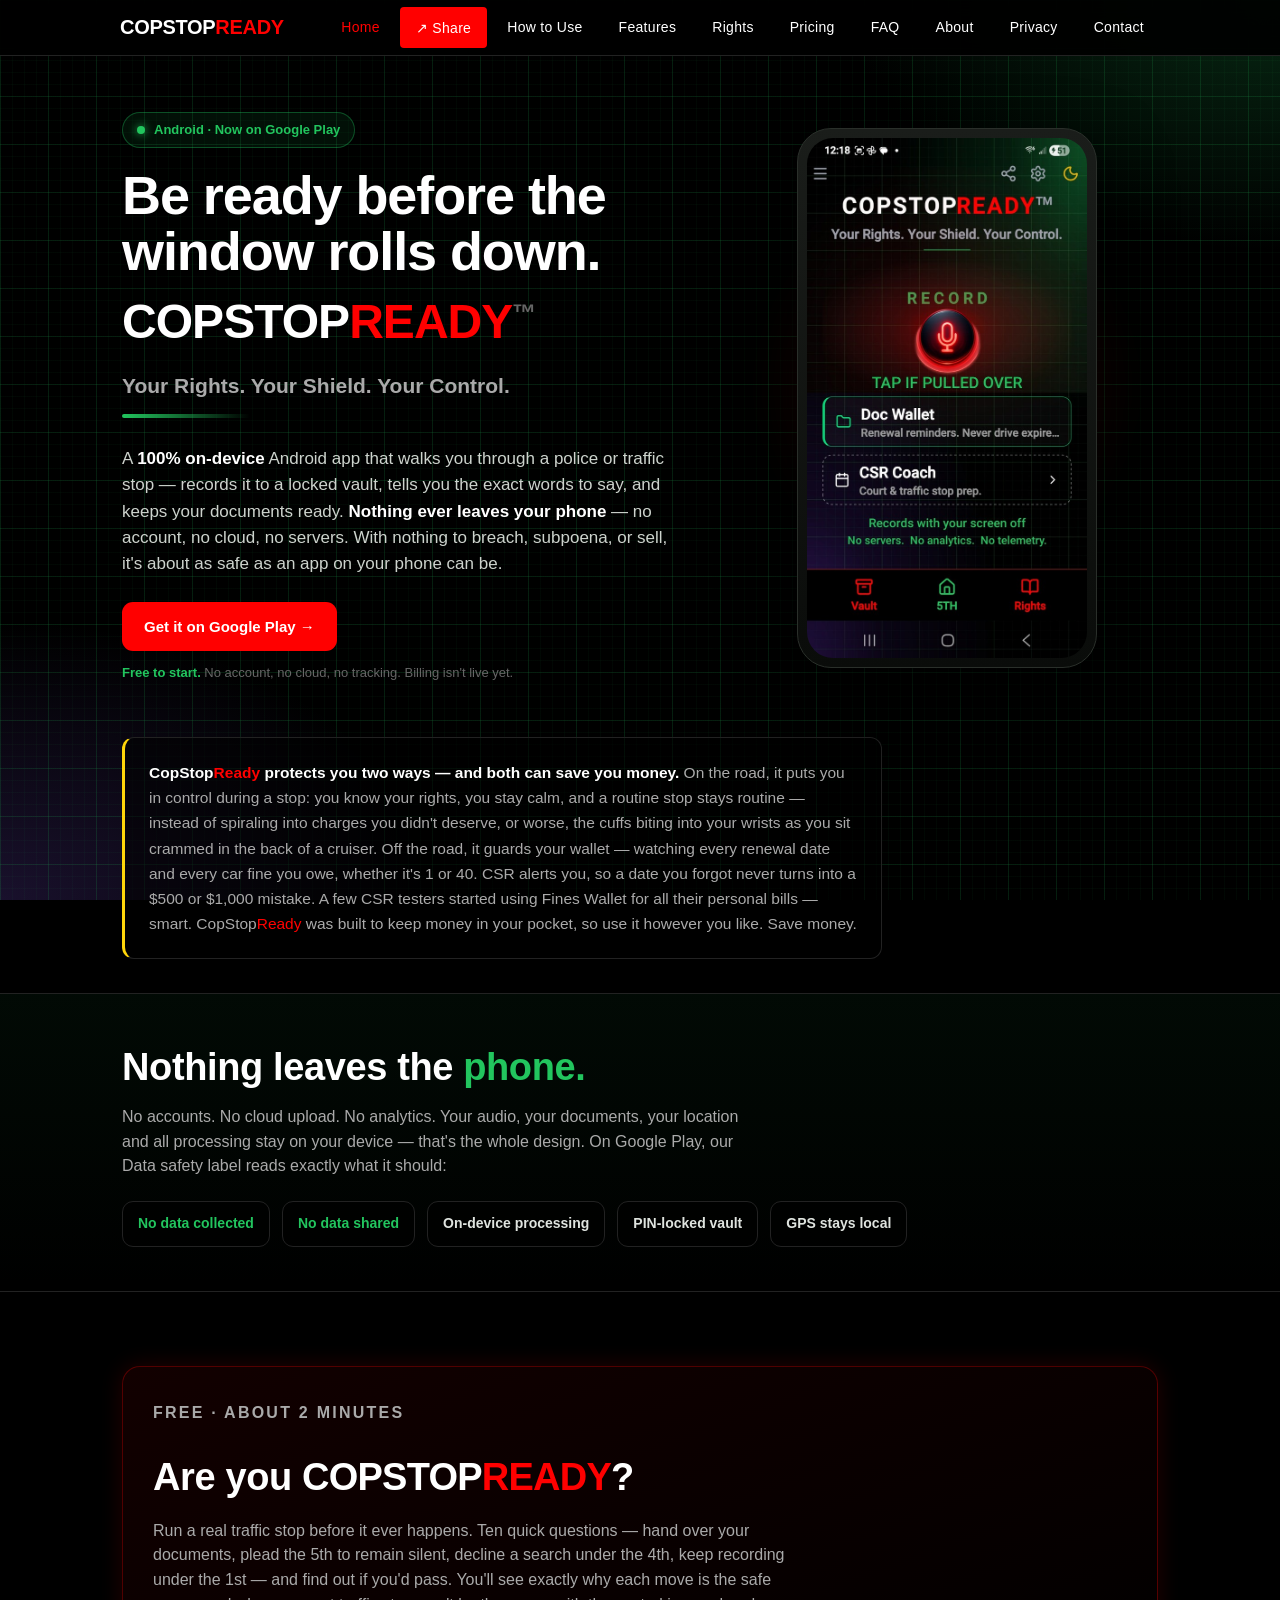
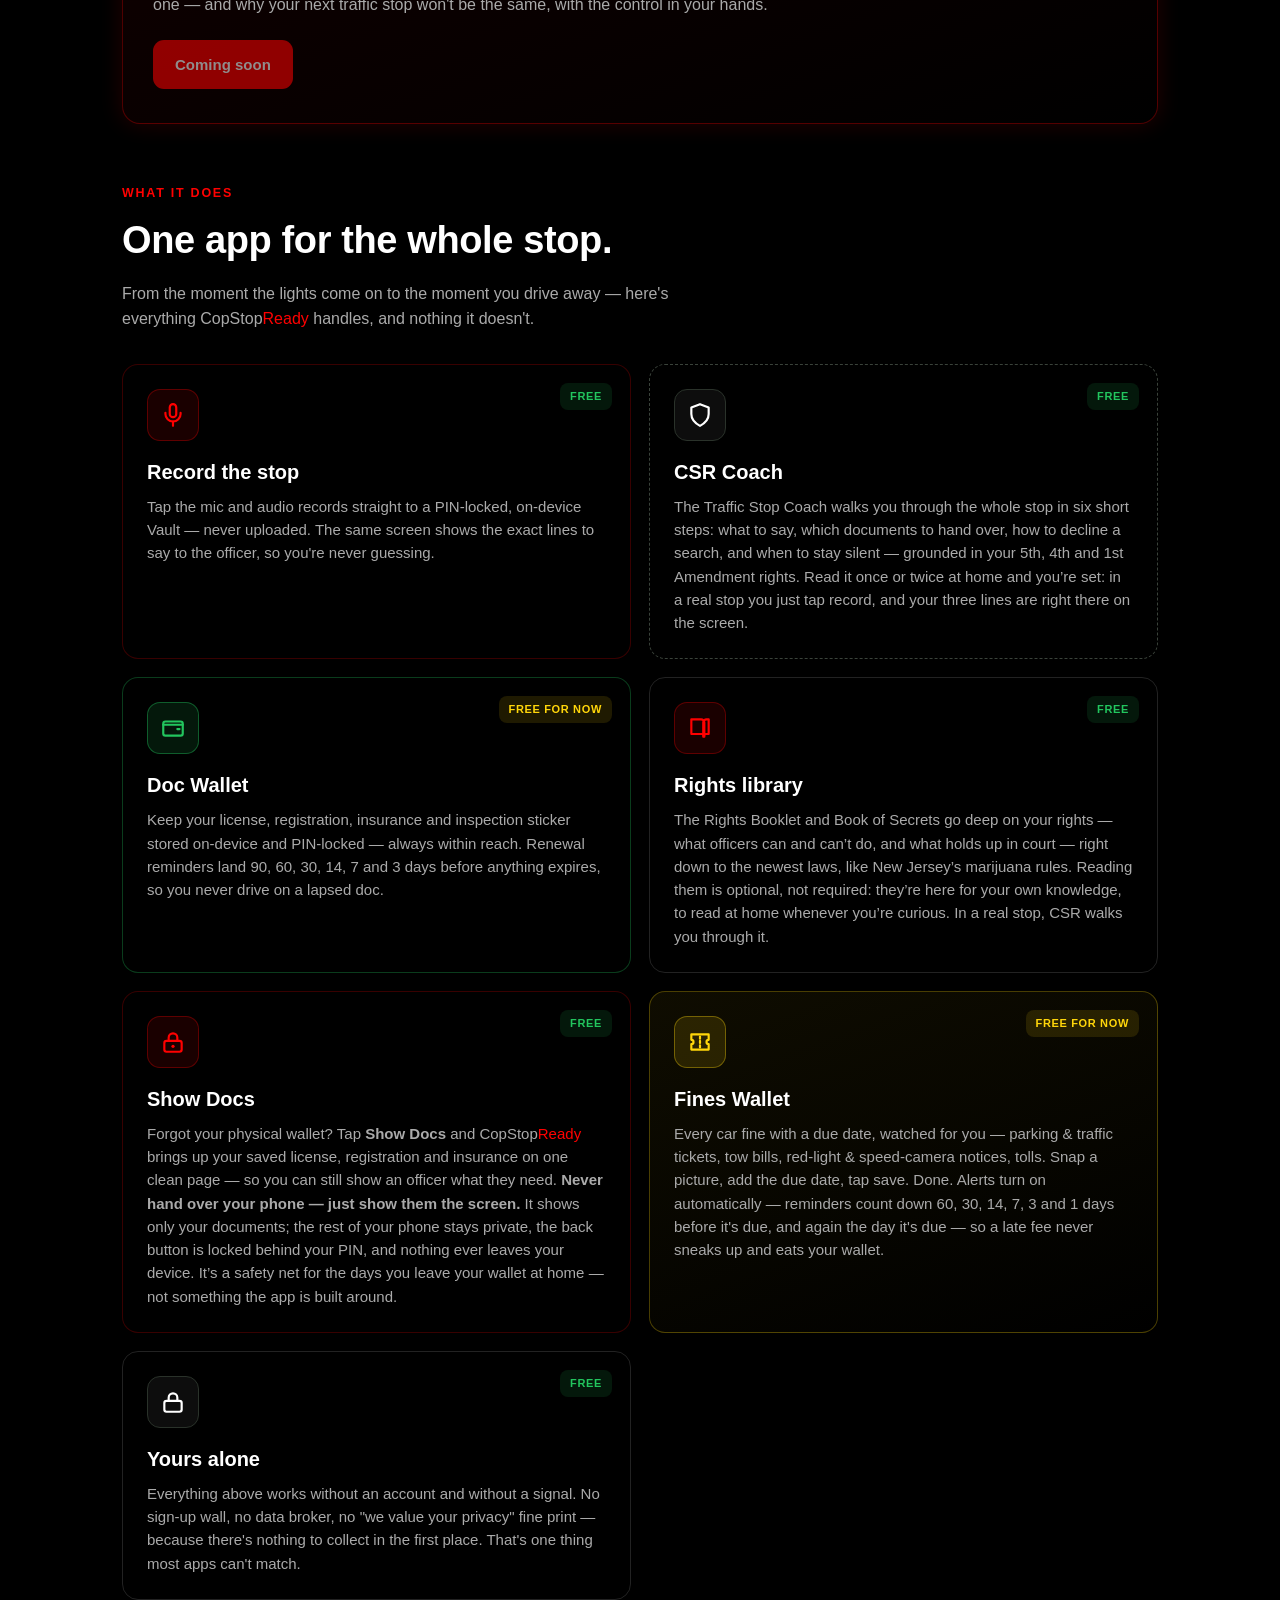
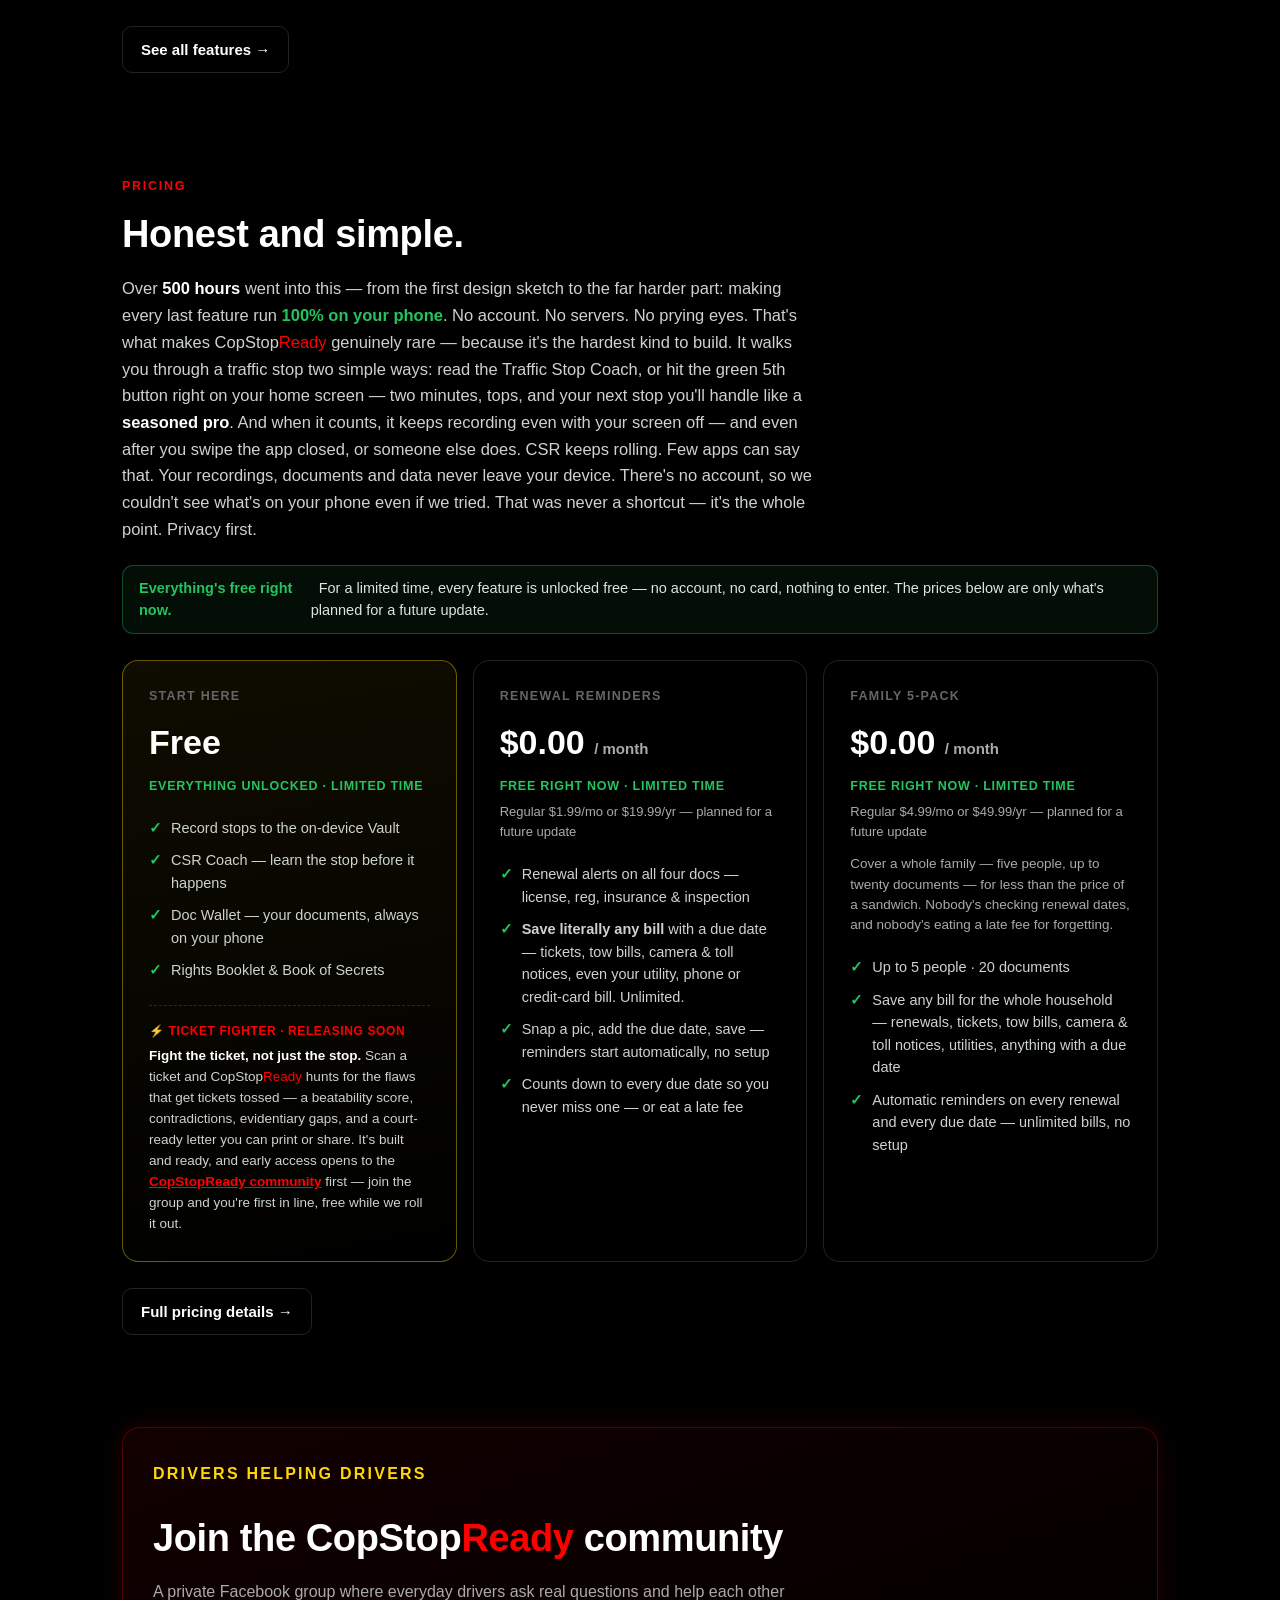
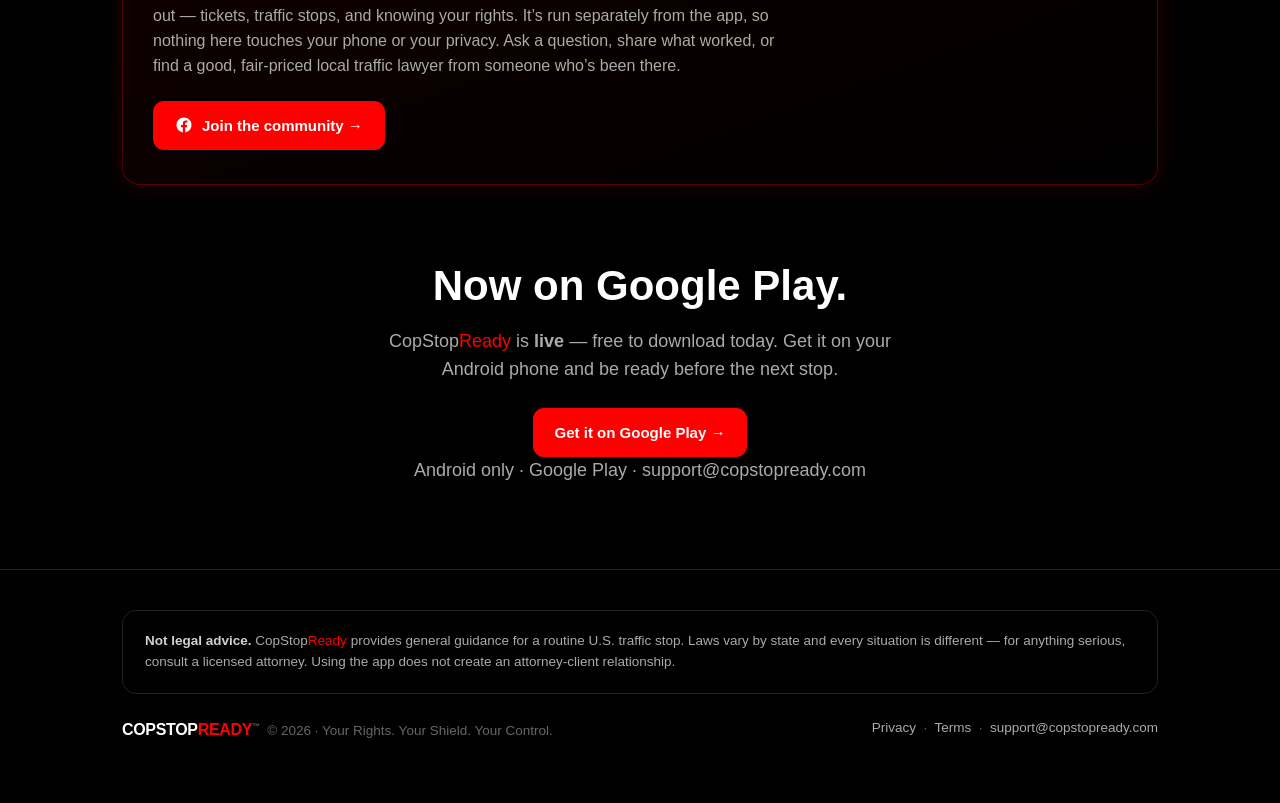
==== commit 2e765fe3: "Site: app is LIVE on Google Play - real store links replace coming-soon" ====
--- a/index.html
+++ b/index.html
@@ -195,17 +195,15 @@
   <section class="hero">
     <div class="wrap hero-grid">
       <div>
-        <span class="badge"><span class="dot"></span>Android &middot; launching soon on Google Play</span>
+        <span class="badge"><span class="dot"></span>Android &middot; Now on Google Play</span>
         <h1>Be ready before the window rolls down.</h1>
         <div class="brandline mark"><span class="c">COPSTOP</span><span class="r">READY</span><span class="tm">&trade;</span></div>
         <p class="tagline">Your Rights. Your Shield. Your Control.</p>
         <span class="ul"></span>
         <p class="lede">A <b>100% on-device</b> Android app that walks you through a police or traffic stop &mdash; records it to a locked vault, tells you the exact words to say, and keeps your documents ready. <b>Nothing ever leaves your phone</b> &mdash; no account, no cloud, no servers. With nothing to breach, subpoena, or sell, it's about as safe as an app on your phone can be.</p>
-        <form class="form" onsubmit="return csrJoin(event,this)">
-          <input type="email" name="email" placeholder="you@email.com" required aria-label="Email address">
-          <button class="btn btn-red" type="submit">Notify me at launch &rarr;</button>
-        </form>
-        <p class="ok" data-ok>Thanks &mdash; your email app should open so you can send it. We'll add you to the launch list.</p>
+        <div class="form">
+          <a class="btn btn-red" href="https://play.google.com/store/apps/details?id=com.copstopready.app" target="_blank" rel="noopener">Get it on Google Play &rarr;</a>
+        </div>
         <p class="subnote"><span class="free">Free to start.</span> No account, no cloud, no tracking. Billing isn't live yet.</p>
       </div>
       <div class="phone-stage">
@@ -385,13 +383,11 @@
   <!-- FINAL CTA -->
   <section class="final">
     <div class="wrap">
-      <h2>Get it the day it goes live.</h2>
-      <p>CopStop<span style="color:var(--csr-accent)">Ready</span> just passed Google Play review and is launching to the public any day now. Drop your email and we'll tell you the moment it's live.</p>
-      <form class="form" onsubmit="return csrJoin(event,this)">
-        <input type="email" name="email" placeholder="you@email.com" required aria-label="Email address">
-        <button class="btn btn-red" type="submit">Notify me at launch &rarr;</button>
-      </form>
-      <p class="ok" data-ok>Thanks &mdash; your email app should open so you can send it. We'll add you to the launch list.</p>
+      <h2>Now on Google Play.</h2>
+      <p>CopStop<span style="color:var(--csr-accent)">Ready</span> is <b>live</b> &mdash; free to download today. Get it on your Android phone and be ready before the next stop.</p>
+      <div class="form">
+        <a class="btn btn-red" href="https://play.google.com/store/apps/details?id=com.copstopready.app" target="_blank" rel="noopener">Get it on Google Play &rarr;</a>
+      </div>
       <p class="subnote">Android only &middot; Google Play &middot; <a href="mailto:support@copstopready.com" style="color:var(--csr-fg-dim)">support@copstopready.com</a></p>
     </div>
   </section>
